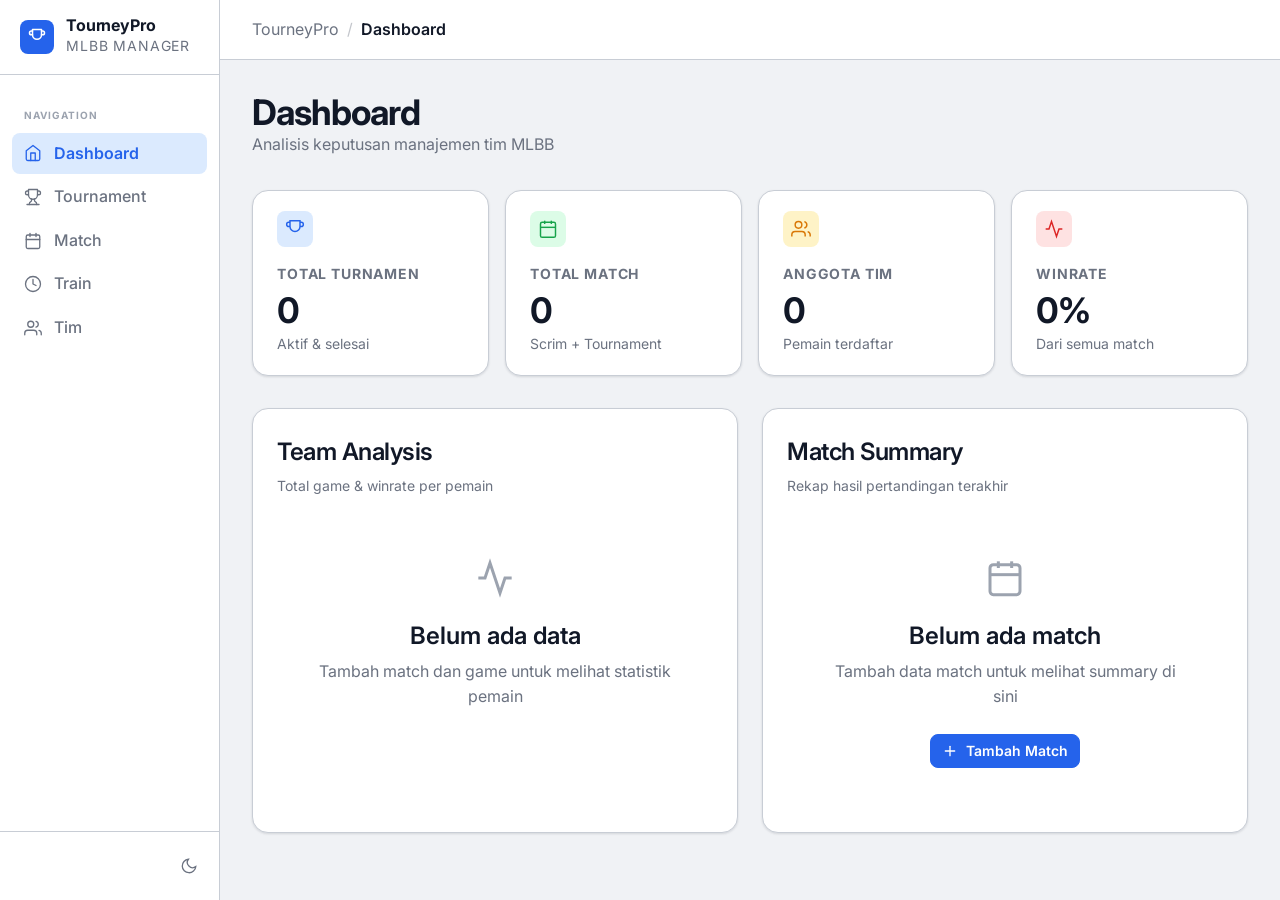
==== index.html @ 0f33dca3 "Add files via upload" ====
<!DOCTYPE html>
<html lang="id">
<head>
<meta charset="UTF-8"/>
<meta name="viewport" content="width=device-width, initial-scale=1.0"/>
<title>Dashboard — TourneyPro</title>
<link rel="preconnect" href="https://fonts.googleapis.com">
<link rel="preconnect" href="https://fonts.gstatic.com" crossorigin>
<link href="https://fonts.googleapis.com/css2?family=Inter:wght@300..800&display=swap" rel="stylesheet">
<link rel="stylesheet" href="style.css"/>

<script>
(function(){
  var d=document.documentElement;
  var pref=window.matchMedia('(prefers-color-scheme:dark)').matches?'dark':'light';
  d.setAttribute('data-theme',pref);
  function updateIcon(theme){
    var btn=document.getElementById('themeToggle');
    if(!btn)return;
    btn.innerHTML=theme==='dark'
      ?'<svg viewBox="0 0 24 24"><circle cx="12" cy="12" r="5"/><path d="M12 1v2M12 21v2M4.22 4.22l1.42 1.42M18.36 18.36l1.42 1.42M1 12h2M21 12h2M4.22 19.78l1.42-1.42M18.36 5.64l1.42-1.42"/></svg>'
      :'<svg viewBox="0 0 24 24"><path d="M21 12.79A9 9 0 1 1 11.21 3 7 7 0 0 0 21 12.79z"/></svg>';
  }
  window.toggleTheme=function(){
    var curr=d.getAttribute('data-theme')||'light';
    var next=curr==='dark'?'light':'dark';
    d.setAttribute('data-theme',next);
    updateIcon(next);
  };
  window.addEventListener('DOMContentLoaded',function(){updateIcon(d.getAttribute('data-theme'));});
})();
</script>

</head>
<body>
<div class="app-layout">

<div class="sidebar-overlay" id="sidebarOverlay"></div>
<nav class="sidebar" id="sidebar">
  <div class="sidebar-logo">
    <div class="sidebar-logo-icon">
      <svg viewBox="0 0 24 24"><path d="M6 9H4.5a2.5 2.5 0 0 1 0-5H6"/><path d="M18 9h1.5a2.5 2.5 0 0 0 0-5H18"/><path d="M18 2H6v7a6 6 0 0 0 12 0V2z"/></svg>
    </div>
    <div>
      <div class="sidebar-logo-text">TourneyPro</div>
      <div class="sidebar-logo-sub">MLBB Manager</div>
    </div>
  </div>
  <div class="sidebar-nav">
    <div class="nav-section-label">Navigation</div>
    <a href="index.html" class="nav-item active" data-page="index.html"><svg viewBox="0 0 24 24"><path d="M3 9l9-7 9 7v11a2 2 0 0 1-2 2H5a2 2 0 0 1-2-2z"/><polyline points="9 22 9 12 15 12 15 22"/></svg>Dashboard</a>
    <a href="tournament.html" class="nav-item" data-page="tournament.html"><svg viewBox="0 0 24 24"><path d="M6 9H4.5a2.5 2.5 0 0 1 0-5H6"/><path d="M18 9h1.5a2.5 2.5 0 0 0 0-5H18"/><path d="M4 22h16"/><path d="M10 14.66V17c0 .55-.47.98-.97 1.21C7.85 18.75 7 20.24 7 22"/><path d="M14 14.66V17c0 .55.47.98.97 1.21C16.15 18.75 17 20.24 17 22"/><path d="M18 2H6v7a6 6 0 0 0 12 0V2z"/></svg>Tournament</a>
    <a href="match.html" class="nav-item" data-page="match.html"><svg viewBox="0 0 24 24"><rect x="3" y="4" width="18" height="18" rx="2" ry="2"/><line x1="16" y1="2" x2="16" y2="6"/><line x1="8" y1="2" x2="8" y2="6"/><line x1="3" y1="10" x2="21" y2="10"/></svg>Match</a>
    <a href="train.html" class="nav-item" data-page="train.html"><svg viewBox="0 0 24 24"><circle cx="12" cy="12" r="10"/><polyline points="12 6 12 12 16 14"/></svg>Train</a>
    <a href="team.html" class="nav-item" data-page="team.html"><svg viewBox="0 0 24 24"><path d="M17 21v-2a4 4 0 0 0-4-4H5a4 4 0 0 0-4 4v2"/><circle cx="9" cy="7" r="4"/><path d="M23 21v-2a4 4 0 0 0-3-3.87"/><path d="M16 3.13a4 4 0 0 1 0 7.75"/></svg>Tim</a>
  </div>
  <div class="sidebar-footer">
    <button class="theme-toggle" id="themeToggle" onclick="toggleTheme()" aria-label="Toggle theme">
      <svg viewBox="0 0 24 24"><circle cx="12" cy="12" r="5"/><path d="M12 1v2M12 21v2M4.22 4.22l1.42 1.42M18.36 18.36l1.42 1.42M1 12h2M21 12h2M4.22 19.78l1.42-1.42M18.36 5.64l1.42-1.42"/></svg>
    </button>
  </div>
</nav>

<div class="main-wrapper">

<header class="topbar">
  <div class="topbar-breadcrumb">
    <button class="menu-toggle" id="menuToggle">
      <svg viewBox="0 0 24 24"><line x1="3" y1="6" x2="21" y2="6"/><line x1="3" y1="12" x2="21" y2="12"/><line x1="3" y1="18" x2="21" y2="18"/></svg>
    </button>
    <span>TourneyPro</span><span class="sep">/</span><span class="current">Dashboard</span>
  </div>
</header>

<main class="page-content">

<div class="page-header">
  <div>
    <h1 class="page-title">Dashboard</h1>
    <p class="page-sub">Analisis keputusan manajemen tim MLBB</p>
  </div>
</div>

<div class="kpi-grid">
  <div class="kpi-card">
    <div class="kpi-icon blue">
      <svg viewBox="0 0 24 24"><path d="M6 9H4.5a2.5 2.5 0 0 1 0-5H6"/><path d="M18 9h1.5a2.5 2.5 0 0 0 0-5H18"/><path d="M18 2H6v7a6 6 0 0 0 12 0V2z"/></svg>
    </div>
    <div class="kpi-label">Total Turnamen</div>
    <div class="kpi-value" id="kpiTournament">—</div>
    <div class="kpi-sub">Aktif & selesai</div>
  </div>
  <div class="kpi-card">
    <div class="kpi-icon green">
      <svg viewBox="0 0 24 24"><rect x="3" y="4" width="18" height="18" rx="2"/><line x1="16" y1="2" x2="16" y2="6"/><line x1="8" y1="2" x2="8" y2="6"/><line x1="3" y1="10" x2="21" y2="10"/></svg>
    </div>
    <div class="kpi-label">Total Match</div>
    <div class="kpi-value" id="kpiMatch">—</div>
    <div class="kpi-sub">Scrim + Tournament</div>
  </div>
  <div class="kpi-card">
    <div class="kpi-icon yellow">
      <svg viewBox="0 0 24 24"><path d="M17 21v-2a4 4 0 0 0-4-4H5a4 4 0 0 0-4 4v2"/><circle cx="9" cy="7" r="4"/><path d="M23 21v-2a4 4 0 0 0-3-3.87"/><path d="M16 3.13a4 4 0 0 1 0 7.75"/></svg>
    </div>
    <div class="kpi-label">Anggota Tim</div>
    <div class="kpi-value" id="kpiTeam">—</div>
    <div class="kpi-sub">Pemain terdaftar</div>
  </div>
  <div class="kpi-card">
    <div class="kpi-icon red">
      <svg viewBox="0 0 24 24"><polyline points="22 12 18 12 15 21 9 3 6 12 2 12"/></svg>
    </div>
    <div class="kpi-label">Winrate</div>
    <div class="kpi-value" id="kpiWinrate">—</div>
    <div class="kpi-sub">Dari semua match</div>
  </div>
</div>

<div style="display:grid;grid-template-columns:1fr 1fr;gap:var(--space-6);">
  <div class="card">
    <div class="card-header">
      <div>
        <div class="section-title">Team Analysis</div>
        <div class="section-sub">Total game &amp; winrate per pemain</div>
      </div>
    </div>
    <div class="empty-state" style="padding:var(--space-10)">
      <div class="empty-icon">
        <svg viewBox="0 0 24 24"><polyline points="22 12 18 12 15 21 9 3 6 12 2 12"/></svg>
      </div>
      <h3>Belum ada data</h3>
      <p>Tambah match dan game untuk melihat statistik pemain</p>
    </div>
  </div>
  <div class="card">
    <div class="card-header">
      <div>
        <div class="section-title">Match Summary</div>
        <div class="section-sub">Rekap hasil pertandingan terakhir</div>
      </div>
    </div>
    <div class="empty-state" style="padding:var(--space-10)">
      <div class="empty-icon">
        <svg viewBox="0 0 24 24"><rect x="3" y="4" width="18" height="18" rx="2"/><line x1="16" y1="2" x2="16" y2="6"/><line x1="8" y1="2" x2="8" y2="6"/><line x1="3" y1="10" x2="21" y2="10"/></svg>
      </div>
      <h3>Belum ada match</h3>
      <p>Tambah data match untuk melihat summary di sini</p>
      <a href="match.html" class="btn btn-primary btn-sm">
        <svg viewBox="0 0 24 24"><line x1="12" y1="5" x2="12" y2="19"/><line x1="5" y1="12" x2="19" y2="12"/></svg>
        Tambah Match
      </a>
    </div>
  </div>
</div>

<script>
// Simulate data loading from localStorage-like state (in-memory)
var appState = { tournaments: [], matches: [], team: [], games: [] };
document.getElementById('kpiTournament').textContent = appState.tournaments.length || '0';
document.getElementById('kpiMatch').textContent = appState.matches.length || '0';
document.getElementById('kpiTeam').textContent = appState.team.length || '0';
document.getElementById('kpiWinrate').textContent = '0%';
</script>

</main>
</div>
</div>
<div class="toast-container" id="toastContainer"></div>

<script>
window.addEventListener('DOMContentLoaded',function(){
  var toggle=document.getElementById('menuToggle');
  var sidebar=document.getElementById('sidebar');
  var overlay=document.getElementById('sidebarOverlay');
  if(toggle){
    toggle.addEventListener('click',function(){
      sidebar.classList.toggle('open');
      overlay.classList.toggle('show');
    });
  }
  if(overlay){
    overlay.addEventListener('click',function(){
      sidebar.classList.remove('open');
      overlay.classList.remove('show');
    });
  }
  // Mark active nav item
  var path=window.location.pathname.split('/').pop();
  document.querySelectorAll('.nav-item[data-page]').forEach(function(el){
    if(el.dataset.page===path)el.classList.add('active');
  });
});
function showToast(msg,type){
  type=type||'success';
  var c=document.getElementById('toastContainer');
  if(!c)return;
  var t=document.createElement('div');
  t.className='toast '+type;
  t.innerHTML='<span class="toast-icon"><svg viewBox="0 0 24 24">'
    +(type==='success'?'<polyline points="20 6 9 17 4 12"/>':'<circle cx="12" cy="12" r="10"/><line x1="15" y1="9" x2="9" y2="15"/><line x1="9" y1="9" x2="15" y2="15"/>')
    +'</svg></span><span>'+msg+'</span><span class="toast-close" onclick="this.parentElement.remove()">&times;</span>';
  c.appendChild(t);
  setTimeout(function(){t.remove();},3500);
}
</script>

</body>
</html>
---- style.css ----
/* Art direction: Esports/Gaming Management → Precision, Dark energy, Professional
Palette: Deep surfaces, electric blue accent
Typography: Inter (body+display) — clean, functional
Density: Balanced */

html, body {
  overflow-x: auto;
  overflow-y: auto;
  max-width: 100%;
}

:root,
[data-theme="light"] {
  --color-bg: #f0f2f5;
  --color-surface: #ffffff;
  --color-surface-2: #f8f9fb;
  --color-surface-offset: #eef0f3;
  --color-surface-offset-2: #e6e9ed;
  --color-surface-dynamic: #dce0e6;
  --color-divider: #d4d8de;
  --color-border: #c8cdd5;
  --color-text: #111827;
  --color-text-muted: #6b7280;
  --color-text-faint: #9ca3af;
  --color-text-inverse: #ffffff;
  --color-primary: #2563eb;
  --color-primary-hover: #1d4ed8;
  --color-primary-active: #1e40af;
  --color-primary-highlight: #dbeafe;
  --color-success: #16a34a;
  --color-success-hover: #15803d;
  --color-success-highlight: #dcfce7;
  --color-error: #dc2626;
  --color-error-hover: #b91c1c;
  --color-error-highlight: #fee2e2;
  --color-warning: #d97706;
  --color-warning-highlight: #fef3c7;
  --radius-sm: 0.375rem;
  --radius-md: 0.5rem;
  --radius-lg: 0.75rem;
  --radius-xl: 1rem;
  --radius-full: 9999px;
  --transition-interactive: 160ms cubic-bezier(0.16, 1, 0.3, 1);
  --shadow-sm: 0 1px 3px rgba(17, 24, 39, 0.08), 0 1px 2px rgba(17, 24, 39, 0.05);
  --shadow-md: 0 4px 12px rgba(17, 24, 39, 0.10), 0 2px 4px rgba(17, 24, 39, 0.06);
  --shadow-lg: 0 12px 32px rgba(17, 24, 39, 0.14), 0 4px 8px rgba(17, 24, 39, 0.08);
  --text-xs: clamp(0.75rem, 0.7rem + 0.25vw, 0.875rem);
  --text-sm: clamp(0.875rem, 0.8rem + 0.35vw, 1rem);
  --text-base: clamp(1rem, 0.95rem + 0.25vw, 1.125rem);
  --text-lg: clamp(1.125rem, 1rem + 0.75vw, 1.5rem);
  --text-xl: clamp(1.5rem, 1.2rem + 1.25vw, 2.25rem);
  --space-1: 0.25rem;
  --space-2: 0.5rem;
  --space-3: 0.75rem;
  --space-4: 1rem;
  --space-5: 1.25rem;
  --space-6: 1.5rem;
  --space-8: 2rem;
  --space-10: 2.5rem;
  --space-12: 3rem;
  --space-16: 4rem;
  --content-default: 1200px;
  --sidebar-width: 220px;
  --topbar-height: 60px;
  --font-body: 'Inter', 'Segoe UI', system-ui, sans-serif;
}

[data-theme="dark"] {
  --color-bg: #0d1117;
  --color-surface: #161b22;
  --color-surface-2: #1c2128;
  --color-surface-offset: #1a1f26;
  --color-surface-offset-2: #21262d;
  --color-surface-dynamic: #30363d;
  --color-divider: #21262d;
  --color-border: #30363d;
  --color-text: #e6edf3;
  --color-text-muted: #7d8590;
  --color-text-faint: #484f58;
  --color-text-inverse: #0d1117;
  --color-primary: #4d8ef5;
  --color-primary-hover: #699ef7;
  --color-primary-active: #1d4ed8;
  --color-primary-highlight: #1a2840;
  --color-success: #3fb950;
  --color-success-hover: #56d364;
  --color-success-highlight: #122318;
  --color-error: #f85149;
  --color-error-hover: #ff7b72;
  --color-error-highlight: #2d1219;
  --color-warning: #d29922;
  --color-warning-highlight: #272115;
  --shadow-sm: 0 1px 3px rgba(0, 0, 0, 0.3);
  --shadow-md: 0 4px 12px rgba(0, 0, 0, 0.4);
  --shadow-lg: 0 12px 32px rgba(0, 0, 0, 0.5);
}

@media (prefers-color-scheme: dark) {
  :root:not([data-theme]) {
    color-scheme: dark;
  }
}

*,
*::before,
*::after {
  box-sizing: border-box;
  margin: 0;
  padding: 0;
}

html {
  -webkit-font-smoothing: antialiased;
  text-rendering: optimizeLegibility;
  scroll-behavior: smooth;
}

body {
  min-height: 100dvh;
  line-height: 1.6;
  font-family: var(--font-body);
  font-size: var(--text-base);
  color: var(--color-text);
  background-color: var(--color-bg);
  display: flex;
  flex-direction: column;
}

img,
picture,
video,
canvas,
svg {
  display: block;
  max-width: 100%;
  height: auto;
}

input,
button,
textarea,
select {
  font: inherit;
  color: inherit;
}

h1,
h2,
h3,
h4,
h5,
h6 {
  text-wrap: balance;
  line-height: 1.2;
  color: var(--color-text);
}

button {
  cursor: pointer;
  background: none;
  border: none;
}

table {
  border-collapse: collapse;
  width: 100%;
}

a {
  color: inherit;
  text-decoration: none;
}

::selection {
  background: rgba(37, 99, 235, 0.15);
  color: var(--color-text);
}

:focus-visible {
  outline: 2px solid var(--color-primary);
  outline-offset: 3px;
  border-radius: var(--radius-sm);
}

@media (prefers-reduced-motion: reduce) {
  *,
  *::before,
  *::after {
    animation-duration: 0.01ms !important;
    transition-duration: 0.01ms !important;
  }
}

a,
button,
[role="button"],
input,
textarea,
select {
  transition:
    color var(--transition-interactive),
    background var(--transition-interactive),
    border-color var(--transition-interactive),
    box-shadow var(--transition-interactive),
    opacity var(--transition-interactive),
    transform var(--transition-interactive);
}

.app-layout {
  display: flex;
  min-height: 100dvh;
}

.sidebar {
  position: fixed;
  top: 0;
  left: 0;
  width: var(--sidebar-width);
  height: 100vh;
  background: var(--color-surface);
  border-right: 1px solid var(--color-border);
  display: flex;
  flex-direction: column;
  z-index: 100;
  overflow-y: auto;
  overflow-x: hidden;
}

.sidebar-logo {
  display: flex;
  align-items: center;
  gap: var(--space-3);
  padding: var(--space-4) var(--space-5);
  border-bottom: 1px solid var(--color-border);
  min-height: var(--topbar-height);
}

.sidebar-logo-icon {
  width: 34px;
  height: 34px;
  background: var(--color-primary);
  border-radius: var(--radius-md);
  display: flex;
  align-items: center;
  justify-content: center;
  flex-shrink: 0;
}

.sidebar-logo-icon svg {
  width: 18px;
  height: 18px;
  color: white;
  stroke: white;
  fill: none;
  stroke-width: 2;
  stroke-linecap: round;
  stroke-linejoin: round;
}

.sidebar-logo-text {
  font-size: var(--text-sm);
  font-weight: 700;
  letter-spacing: -0.01em;
  line-height: 1.2;
}

.sidebar-logo-sub {
  font-size: var(--text-xs);
  color: var(--color-text-muted);
  font-weight: 400;
  letter-spacing: 0.06em;
  text-transform: uppercase;
}

.sidebar-nav {
  flex: 1;
  padding: var(--space-4) var(--space-3);
  display: flex;
  flex-direction: column;
  gap: 2px;
}

.nav-section-label {
  font-size: 10px;
  font-weight: 700;
  color: var(--color-text-faint);
  letter-spacing: 0.1em;
  text-transform: uppercase;
  padding: var(--space-4) var(--space-3) var(--space-2);
}

.nav-item {
  display: flex;
  align-items: center;
  gap: var(--space-3);
  padding: var(--space-2) var(--space-3);
  border-radius: var(--radius-md);
  font-size: var(--text-sm);
  font-weight: 500;
  color: var(--color-text-muted);
  cursor: pointer;
  white-space: nowrap;
}

.nav-item:hover {
  background: var(--color-surface-offset);
  color: var(--color-text);
}

.nav-item.active {
  background: var(--color-primary-highlight);
  color: var(--color-primary);
  font-weight: 600;
}

.nav-item svg {
  width: 18px;
  height: 18px;
  flex-shrink: 0;
  stroke: currentColor;
  fill: none;
  stroke-width: 1.75;
  stroke-linecap: round;
  stroke-linejoin: round;
}

.sidebar-footer {
  padding: var(--space-4) var(--space-3);
  border-top: 1px solid var(--color-border);
  display: flex;
  align-items: center;
  justify-content: flex-end;
}

.theme-toggle {
  width: 36px;
  height: 36px;
  border-radius: var(--radius-md);
  display: flex;
  align-items: center;
  justify-content: center;
  color: var(--color-text-muted);
}

.theme-toggle:hover {
  background: var(--color-surface-offset);
  color: var(--color-text);
}

.theme-toggle svg {
  width: 18px;
  height: 18px;
  stroke: currentColor;
  fill: none;
  stroke-width: 1.75;
}

.main-wrapper {
  margin-left: var(--sidebar-width);
  min-width: 0;
  width: calc(100% - var(--sidebar-width));
}

.topbar {
  position: sticky;
  top: 0;
  height: var(--topbar-height);
  background: var(--color-surface);
  border-bottom: 1px solid var(--color-border);
  display: flex;
  align-items: center;
  justify-content: space-between;
  padding: 0 var(--space-8);
  z-index: 50;
}

.topbar-breadcrumb {
  display: flex;
  align-items: center;
  gap: var(--space-2);
  font-size: var(--text-sm);
  color: var(--color-text-muted);
}

.topbar-breadcrumb .current {
  color: var(--color-text);
  font-weight: 600;
}

.topbar-breadcrumb .sep {
  opacity: 0.4;
}

.topbar-actions {
  display: flex;
  align-items: center;
  gap: var(--space-3);
}

.page-content {
  flex: 1;
  padding: var(--space-8);
  max-width: var(--content-default);
  width: 100%;
}

.page-header {
  margin-bottom: var(--space-8);
  display: flex;
  align-items: flex-start;
  justify-content: space-between;
  gap: var(--space-4);
  flex-wrap: wrap;
}

.page-title {
  font-size: var(--text-xl);
  font-weight: 700;
  letter-spacing: -0.03em;
  line-height: 1.15;
}

.page-sub {
  font-size: var(--text-sm);
  color: var(--color-text-muted);
}

.crumb strong {
  color: var(--color-text);
}

.card {
  background: var(--color-surface);
  border: 1px solid var(--color-border);
  border-radius: var(--radius-xl);
  padding: var(--space-6);
  box-shadow: var(--shadow-sm);
}

.card-inner {
  padding: var(--space-6);
}

.card-header {
  margin-bottom: var(--space-5);
  display: flex;
  align-items: center;
  justify-content: space-between;
  gap: var(--space-4);
}

.section-title {
  font-size: var(--text-lg);
  font-weight: 600;
  letter-spacing: -0.02em;
}

.section-sub {
  font-size: var(--text-xs);
  color: var(--color-text-muted);
  margin-top: var(--space-1);
}

.btn {
  display: inline-flex;
  align-items: center;
  justify-content: center;
  gap: var(--space-2);
  font-size: var(--text-sm);
  font-weight: 600;
  padding: 0.5rem 1rem;
  border-radius: var(--radius-md);
  border: 1px solid transparent;
  cursor: pointer;
  white-space: nowrap;
  min-height: 44px;
}

.btn svg {
  width: 16px;
  height: 16px;
  stroke: currentColor;
  fill: none;
  stroke-width: 2;
  stroke-linecap: round;
  stroke-linejoin: round;
}

.btn-primary {
  background: var(--color-primary);
  color: white;
  border-color: var(--color-primary);
}

.btn-primary:hover {
  background: var(--color-primary-hover);
  border-color: var(--color-primary-hover);
  transform: translateY(-1px);
}

.btn-primary:active {
  background: var(--color-primary-active);
}

.btn-secondary {
  background: var(--color-surface-offset);
  color: var(--color-text);
  border-color: var(--color-border);
}

.btn-secondary:hover {
  background: var(--color-surface-dynamic);
}

.btn-danger {
  background: var(--color-error);
  color: white;
  border-color: var(--color-error);
}

.btn-danger:hover {
  background: var(--color-error-hover);
}

.btn-ghost {
  background: transparent;
  color: var(--color-text-muted);
  border-color: transparent;
}

.btn-ghost:hover {
  background: var(--color-surface-offset);
  color: var(--color-text);
}

.btn-sm {
  font-size: var(--text-xs);
  padding: 0.3rem 0.7rem;
  min-height: 30px;
}

.table-wrap {
  border: 1px solid var(--color-border);
  border-radius: var(--radius-xl);
  overflow: auto;
  background: var(--color-surface);
}

.table-wrap table {
  width: 100%;
  min-width: 720px;
  border-collapse: collapse;
  font-size: var(--text-sm);
}

.table-wrap thead {
  background: var(--color-surface-offset);
  border-bottom: 1px solid var(--color-border);
}

.table-wrap th {
  padding: var(--space-3) var(--space-5);
  font-size: var(--text-xs);
  font-weight: 700;
  letter-spacing: 0.06em;
  text-transform: uppercase;
  color: var(--color-text-muted);
  text-align: left;
  white-space: nowrap;
}

.table-wrap td {
  padding: var(--space-4) var(--space-5);
  border-bottom: 1px solid var(--color-divider);
  color: var(--color-text);
  vertical-align: middle;
  font-variant-numeric: tabular-nums lining-nums;
}

.table-wrap tbody tr:last-child td {
  border-bottom: none;
}

.table-wrap tbody tr {
  transition: background var(--transition-interactive);
}

.table-wrap tbody tr:hover {
  background: var(--color-surface-2);
}

.table-actions,
.actions {
  display: flex;
  gap: var(--space-2);
  align-items: center;
  flex-wrap: wrap;
}

.empty-state,
.empty {
  display: flex;
  flex-direction: column;
  align-items: center;
  text-align: center;
  padding: var(--space-16) var(--space-8);
  color: var(--color-text-muted);
}

.empty-icon {
  width: 48px;
  height: 48px;
  color: var(--color-text-faint);
  margin-bottom: var(--space-4);
}

.empty-icon svg,
.empty svg {
  width: 40px;
  height: 40px;
  stroke: currentColor;
  fill: none;
  stroke-width: 1.8;
  margin: 0 auto 16px;
}

.empty-state h3,
.empty h3 {
  font-size: var(--text-lg);
  font-weight: 600;
  color: var(--color-text);
  margin-bottom: var(--space-2);
}

.empty-state p,
.empty p {
  font-size: var(--text-sm);
  max-width: 36ch;
  margin-bottom: var(--space-6);
}

.form-card {
  max-width: 640px;
}

.form-section {
  margin-bottom: var(--space-6);
}

.form-section-title {
  font-size: var(--text-xs);
  font-weight: 700;
  letter-spacing: 0.08em;
  text-transform: uppercase;
  color: var(--color-text-muted);
  margin-bottom: var(--space-4);
  padding-bottom: var(--space-3);
  border-bottom: 1px solid var(--color-border);
}

.form-group,
.field {
  margin-bottom: var(--space-5);
  display: flex;
  flex-direction: column;
  gap: 8px;
}

.form-label,
.label {
  display: block;
  font-size: var(--text-sm);
  font-weight: 600;
  color: var(--color-text);
  margin-bottom: var(--space-2);
}

.form-label span {
  font-weight: 400;
  color: var(--color-text-muted);
  font-size: var(--text-xs);
}

.form-input,
.form-select,
.input,
.select {
  width: 100%;
  padding: 0.75rem var(--space-4);
  border: 1px solid var(--color-border);
  border-radius: 12px;
  background: var(--color-surface);
  color: var(--color-text);
  font-size: var(--text-sm);
  min-height: 42px;
  outline: none;
}

.form-input:focus,
.form-select:focus,
.input:focus,
.select:focus {
  border-color: var(--color-primary);
  box-shadow: 0 0 0 3px rgba(37, 99, 235, 0.15);
}

.form-input::placeholder,
.input::placeholder {
  color: var(--color-text-faint);
}

.form-select,
.select {
  cursor: pointer;
  appearance: none;
  background-image: url("data:image/svg+xml,%3Csvg xmlns='http://www.w3.org/2000/svg' width='16' height='16' viewBox='0 0 24 24' fill='none' stroke='%236b7280' stroke-width='2' stroke-linecap='round' stroke-linejoin='round'%3E%3Cpath d='M6 9l6 6 6-6'/%3E%3C/svg%3E");
  background-repeat: no-repeat;
  background-position: right 12px center;
  padding-right: 40px;
}

.grid-2 {
  display: grid;
  grid-template-columns: 1fr 1fr;
  gap: var(--space-5);
}

.grid-3 {
  display: grid;
  grid-template-columns: repeat(3, 1fr);
  gap: var(--space-5);
}

.checkbox-grid {
  display: grid;
  grid-template-columns: repeat(auto-fill, minmax(180px, 1fr));
  gap: var(--space-3);
}

.checkbox-item {
  display: flex;
  align-items: center;
  gap: var(--space-3);
  padding: var(--space-3) var(--space-4);
  border: 1px solid var(--color-border);
  border-radius: var(--radius-md);
  cursor: pointer;
  font-size: var(--text-sm);
  font-weight: 500;
  color: var(--color-text-muted);
  background: var(--color-surface);
  user-select: none;
}

.checkbox-item:hover {
  border-color: var(--color-primary);
  background: var(--color-primary-highlight);
  color: var(--color-text);
}

.checkbox-item input[type="checkbox"] {
  accent-color: var(--color-primary);
  width: 16px;
  height: 16px;
  flex-shrink: 0;
}

.checkbox-item:has(input:checked) {
  border-color: var(--color-primary);
  background: var(--color-primary-highlight);
  color: var(--color-primary);
}

.radio-group,
.segmented {
  display: flex;
  gap: var(--space-2);
  flex-wrap: wrap;
}

.radio-item,
.segmented label {
  display: flex;
  align-items: center;
  gap: var(--space-2);
  padding: var(--space-2) var(--space-4);
  border: 1px solid var(--color-border);
  border-radius: 12px;
  cursor: pointer;
  font-size: var(--text-sm);
  font-weight: 500;
  color: var(--color-text-muted);
  background: var(--color-surface);
  user-select: none;
}

.radio-item:hover,
.segmented label:hover {
  border-color: var(--color-primary);
  color: var(--color-text);
}

.radio-item input[type="radio"],
.segmented input {
  accent-color: var(--color-primary);
}

.radio-item:has(input:checked),
.segmented label:has(input:checked) {
  border-color: var(--color-primary);
  background: var(--color-primary-highlight);
  color: var(--color-primary);
  font-weight: 600;
}

.steps {
  display: grid;
  grid-template-columns: 1fr auto 1fr;
  gap: var(--space-4);
  align-items: center;
  margin-bottom: var(--space-6);
}

.step {
  padding: 14px 16px;
  border-radius: 14px;
  background: var(--color-surface);
  border: 1px solid var(--color-border);
}

.step small {
  display: block;
  color: var(--color-text-muted);
  font-size: var(--text-xs);
  text-transform: uppercase;
  letter-spacing: 0.12em;
  margin-bottom: 6px;
}

.step strong {
  font-size: var(--text-sm);
  color: var(--color-text);
}

.step.active {
  border-color: var(--color-primary);
  background: var(--color-primary-highlight);
}

.step-line {
  height: 1px;
  background: var(--color-border);
}

.role-grid {
  display: grid;
  grid-template-columns: repeat(auto-fit, minmax(220px, 1fr));
  gap: var(--space-4);
}

.role-card {
  padding: 16px;
  border-radius: 16px;
  background: var(--color-surface-offset);
  border: 1px solid var(--color-border);
}

.role-head {
  display: flex;
  justify-content: space-between;
  align-items: center;
  margin-bottom: 12px;
  gap: var(--space-3);
}

.role-name {
  font-size: var(--text-sm);
  font-weight: 700;
  color: var(--color-text);
}

.form-actions {
  display: flex;
  gap: var(--space-3);
  padding-top: var(--space-6);
  border-top: 1px solid var(--color-border);
  margin-top: var(--space-6);
}

.badge,
.tag {
  display: inline-flex;
  align-items: center;
  gap: var(--space-1);
  font-size: var(--text-xs);
  font-weight: 600;
  padding: 0.2rem 0.55rem;
  border-radius: var(--radius-full);
  letter-spacing: 0.03em;
}

.badge-blue,
.tag {
  background: var(--color-primary-highlight);
  color: var(--color-primary);
}

.badge-green,
.badge.win {
  background: var(--color-success-highlight);
  color: var(--color-success);
}

.badge-red,
.badge.lose {
  background: var(--color-error-highlight);
  color: var(--color-error);
}

.badge-yellow {
  background: var(--color-warning-highlight);
  color: var(--color-warning);
}

.badge-neutral {
  background: var(--color-surface-offset);
  color: var(--color-text-muted);
}

.kpi-grid {
  display: grid;
  grid-template-columns: repeat(auto-fill, minmax(200px, 1fr));
  gap: var(--space-4);
  margin-bottom: var(--space-8);
}

.kpi-card {
  background: var(--color-surface);
  border: 1px solid var(--color-border);
  border-radius: var(--radius-xl);
  padding: var(--space-5) var(--space-6);
  box-shadow: var(--shadow-sm);
}

.kpi-icon {
  width: 36px;
  height: 36px;
  border-radius: var(--radius-md);
  display: flex;
  align-items: center;
  justify-content: center;
  margin-bottom: var(--space-4);
}

.kpi-icon svg {
  width: 20px;
  height: 20px;
  stroke: currentColor;
  fill: none;
  stroke-width: 1.75;
}

.kpi-icon.blue {
  background: var(--color-primary-highlight);
  color: var(--color-primary);
}

.kpi-icon.green {
  background: var(--color-success-highlight);
  color: var(--color-success);
}

.kpi-icon.yellow {
  background: var(--color-warning-highlight);
  color: var(--color-warning);
}

.kpi-icon.red {
  background: var(--color-error-highlight);
  color: var(--color-error);
}

.kpi-label {
  font-size: var(--text-xs);
  font-weight: 700;
  letter-spacing: 0.06em;
  text-transform: uppercase;
  color: var(--color-text-muted);
  margin-bottom: var(--space-2);
}

.kpi-value {
  font-size: var(--text-xl);
  font-weight: 700;
  letter-spacing: -0.03em;
  color: var(--color-text);
  font-variant-numeric: tabular-nums lining-nums;
  line-height: 1;
  margin-bottom: var(--space-1);
}

.kpi-sub {
  font-size: var(--text-xs);
  color: var(--color-text-muted);
}

.section {
  margin-bottom: var(--space-10);
}

.divider {
  border: none;
  border-top: 1px solid var(--color-divider);
  margin: var(--space-6) 0;
}

.toast-container {
  position: fixed;
  bottom: var(--space-6);
  right: var(--space-6);
  z-index: 200;
  display: flex;
  flex-direction: column;
  gap: var(--space-2);
}

.toast {
  background: var(--color-surface);
  border: 1px solid var(--color-border);
  border-radius: var(--radius-lg);
  padding: var(--space-3) var(--space-5);
  font-size: var(--text-sm);
  box-shadow: var(--shadow-lg);
  display: flex;
  align-items: center;
  gap: var(--space-3);
  max-width: 360px;
  animation: toastIn 0.2s ease;
}

@keyframes toastIn {
  from {
    opacity: 0;
    transform: translateY(8px);
  }
  to {
    opacity: 1;
    transform: translateY(0);
  }
}

.toast.success .toast-icon {
  color: var(--color-success);
}

.toast.error .toast-icon {
  color: var(--color-error);
}

.toast-icon svg {
  width: 18px;
  height: 18px;
  stroke: currentColor;
  fill: none;
  stroke-width: 2;
}

.toast-close {
  margin-left: auto;
  color: var(--color-text-faint);
  cursor: pointer;
  font-size: 18px;
  line-height: 1;
}

.toast-close:hover {
  color: var(--color-text-muted);
}

.menu-toggle,
.mobile-toggle {
  display: none;
  width: 40px;
  height: 40px;
  border-radius: var(--radius-md);
  align-items: center;
  justify-content: center;
  color: var(--color-text-muted);
}

.menu-toggle:hover,
.mobile-toggle:hover {
  background: var(--color-surface-offset);
  color: var(--color-text);
}

.menu-toggle svg,
.mobile-toggle svg {
  width: 22px;
  height: 22px;
  stroke: currentColor;
  fill: none;
  stroke-width: 2;
}

@media (max-width: 900px) {
  .grid-2,
  .grid-3,
  .steps {
    grid-template-columns: 1fr;
  }

  .step-line {
    display: none;
  }

  .mobile-toggle {
    display: inline-flex;
    background: var(--color-surface-offset);
    border: 1px solid var(--color-border);
    color: var(--color-text);
  }

  .sidebar {
    transform: translateX(-100%);
    transition: transform 0.25s ease;
  }

  .sidebar.open {
    transform: translateX(0);
  }

  .main-wrapper {
    margin-left: 0;
    width: 100%;
    min-width: 0;
    overflow-x: auto;
  }

  .topbar {
    padding: 0 var(--space-4);
  }

  .page-content {
    padding: var(--space-5) var(--space-4);
  }

  .menu-toggle {
    display: flex;
  }

  .page-header,
  .header-row {
    flex-direction: column;
    align-items: flex-start;
  }

  .kpi-grid {
    grid-template-columns: repeat(2, 1fr);
  }

  .checkbox-grid {
    grid-template-columns: 1fr 1fr;
  }

  .sidebar-overlay {
    display: none;
    position: fixed;
    inset: 0;
    background: rgba(0, 0, 0, 0.4);
    z-index: 99;
  }

  .sidebar-overlay.show {
    display: block;
  }
}

@media (max-width: 480px) {
  .kpi-grid,
  .checkbox-grid {
    grid-template-columns: 1fr;
  }

  .form-actions,
  .actions,
  .table-actions {
    flex-direction: column;
    align-items: stretch;
  }
}
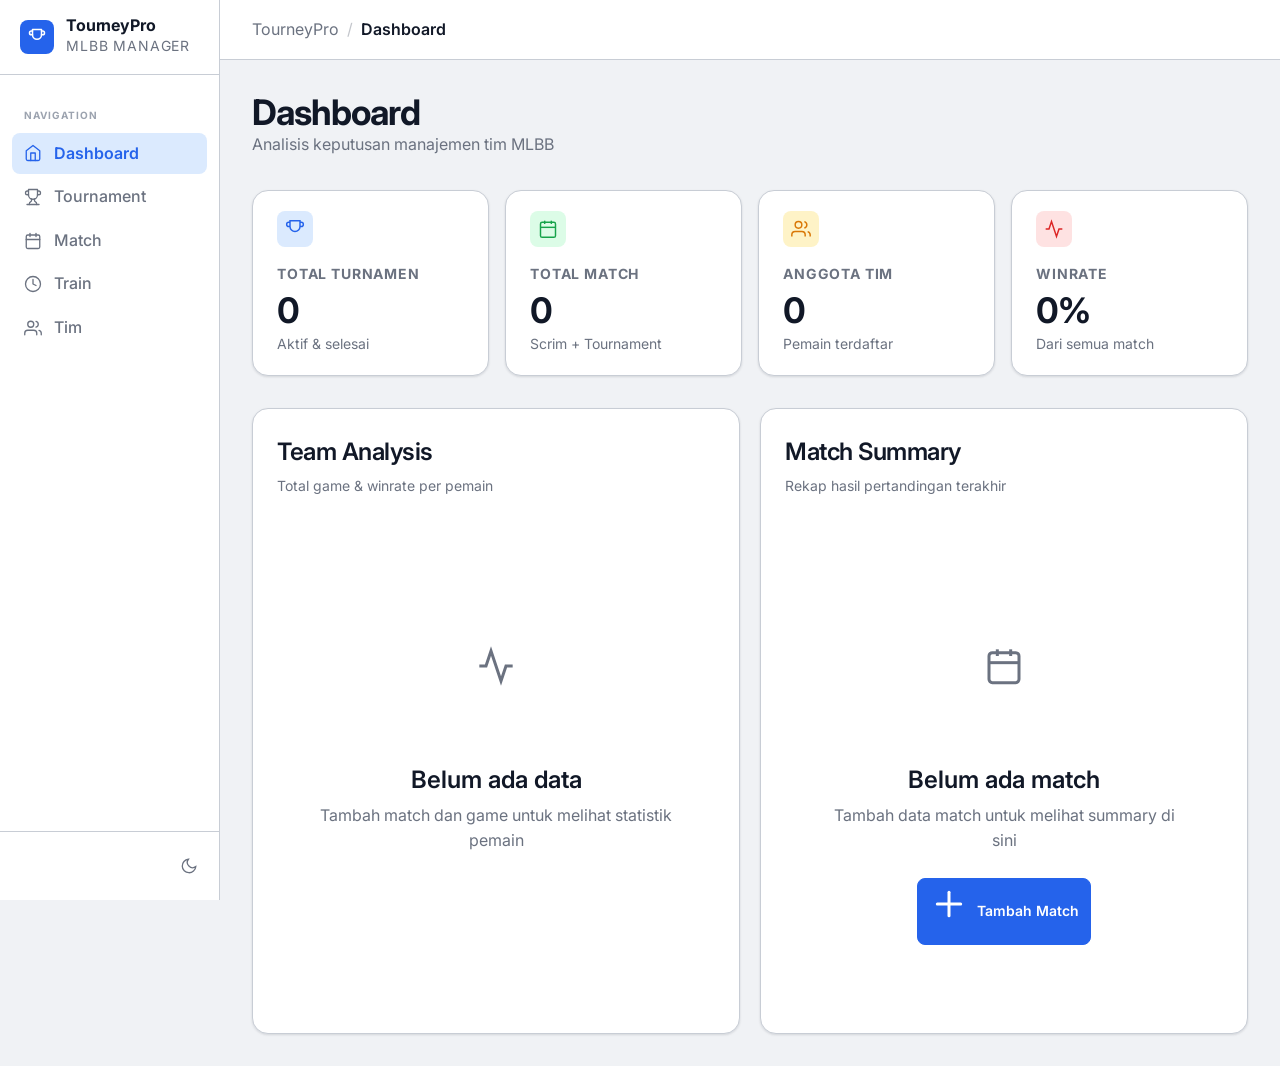
==== commit 5cb0cfd8: "Add files via upload" ====
--- a/index.html
+++ b/index.html
@@ -11,198 +11,297 @@
 
 <script>
 (function(){
-  var d=document.documentElement;
-  var pref=window.matchMedia('(prefers-color-scheme:dark)').matches?'dark':'light';
-  d.setAttribute('data-theme',pref);
-  function updateIcon(theme){
-    var btn=document.getElementById('themeToggle');
-    if(!btn)return;
-    btn.innerHTML=theme==='dark'
-      ?'<svg viewBox="0 0 24 24"><circle cx="12" cy="12" r="5"/><path d="M12 1v2M12 21v2M4.22 4.22l1.42 1.42M18.36 18.36l1.42 1.42M1 12h2M21 12h2M4.22 19.78l1.42-1.42M18.36 5.64l1.42-1.42"/></svg>'
-      :'<svg viewBox="0 0 24 24"><path d="M21 12.79A9 9 0 1 1 11.21 3 7 7 0 0 0 21 12.79z"/></svg>';
+  var d = document.documentElement;
+  var pref = window.matchMedia('(prefers-color-scheme:dark)').matches ? 'dark' : 'light';
+  d.setAttribute('data-theme', pref);
+
+  function updateIcon(theme) {
+    var btn = document.getElementById('themeToggle');
+    if (!btn) return;
+    btn.innerHTML = theme === 'dark'
+      ? '<svg viewBox="0 0 24 24"><circle cx="12" cy="12" r="5"/><path d="M12 1v2M12 21v2M4.22 4.22l1.42 1.42M18.36 18.36l1.42 1.42M1 12h2M21 12h2M4.22 19.78l1.42-1.42M18.36 5.64l1.42-1.42"/></svg>'
+      : '<svg viewBox="0 0 24 24"><path d="M21 12.79A9 9 0 1 1 11.21 3 7 7 0 0 0 21 12.79z"/></svg>';
   }
-  window.toggleTheme=function(){
-    var curr=d.getAttribute('data-theme')||'light';
-    var next=curr==='dark'?'light':'dark';
-    d.setAttribute('data-theme',next);
+
+  window.toggleTheme = function() {
+    var curr = d.getAttribute('data-theme') || 'light';
+    var next = curr === 'dark' ? 'light' : 'dark';
+    d.setAttribute('data-theme', next);
     updateIcon(next);
   };
-  window.addEventListener('DOMContentLoaded',function(){updateIcon(d.getAttribute('data-theme'));});
+
+  window.addEventListener('DOMContentLoaded', function() {
+    updateIcon(d.getAttribute('data-theme'));
+  });
 })();
 </script>
-
 </head>
 <body>
 <div class="app-layout">
 
-<div class="sidebar-overlay" id="sidebarOverlay"></div>
-<nav class="sidebar" id="sidebar">
-  <div class="sidebar-logo">
-    <div class="sidebar-logo-icon">
-      <svg viewBox="0 0 24 24"><path d="M6 9H4.5a2.5 2.5 0 0 1 0-5H6"/><path d="M18 9h1.5a2.5 2.5 0 0 0 0-5H18"/><path d="M18 2H6v7a6 6 0 0 0 12 0V2z"/></svg>
+  <div class="sidebar-overlay" id="sidebarOverlay"></div>
+
+  <nav class="sidebar" id="sidebar">
+    <div class="sidebar-logo">
+      <div class="sidebar-logo-icon">
+        <svg viewBox="0 0 24 24">
+          <path d="M6 9H4.5a2.5 2.5 0 0 1 0-5H6"/>
+          <path d="M18 9h1.5a2.5 2.5 0 0 0 0-5H18"/>
+          <path d="M18 2H6v7a6 6 0 0 0 12 0V2z"/>
+        </svg>
+      </div>
+      <div>
+        <div class="sidebar-logo-text">TourneyPro</div>
+        <div class="sidebar-logo-sub">MLBB Manager</div>
+      </div>
     </div>
-    <div>
-      <div class="sidebar-logo-text">TourneyPro</div>
-      <div class="sidebar-logo-sub">MLBB Manager</div>
+
+    <div class="sidebar-nav">
+      <div class="nav-section-label">Navigation</div>
+      <a href="index.html" class="nav-item active" data-page="index.html">
+        <svg viewBox="0 0 24 24">
+          <path d="M3 9l9-7 9 7v11a2 2 0 0 1-2 2H5a2 2 0 0 1-2-2z"/>
+          <polyline points="9 22 9 12 15 12 15 22"/>
+        </svg>
+        Dashboard
+      </a>
+      <a href="tournament.html" class="nav-item" data-page="tournament.html">
+        <svg viewBox="0 0 24 24">
+          <path d="M6 9H4.5a2.5 2.5 0 0 1 0-5H6"/>
+          <path d="M18 9h1.5a2.5 2.5 0 0 0 0-5H18"/>
+          <path d="M4 22h16"/>
+          <path d="M10 14.66V17c0 .55-.47.98-.97 1.21C7.85 18.75 7 20.24 7 22"/>
+          <path d="M14 14.66V17c0 .55.47.98.97 1.21C16.15 18.75 17 20.24 17 22"/>
+          <path d="M18 2H6v7a6 6 0 0 0 12 0V2z"/>
+        </svg>
+        Tournament
+      </a>
+      <a href="match.html" class="nav-item" data-page="match.html">
+        <svg viewBox="0 0 24 24">
+          <rect x="3" y="4" width="18" height="18" rx="2" ry="2"/>
+          <line x1="16" y1="2" x2="16" y2="6"/>
+          <line x1="8" y1="2" x2="8" y2="6"/>
+          <line x1="3" y1="10" x2="21" y2="10"/>
+        </svg>
+        Match
+      </a>
+      <a href="train.html" class="nav-item" data-page="train.html">
+        <svg viewBox="0 0 24 24">
+          <circle cx="12" cy="12" r="10"/>
+          <polyline points="12 6 12 12 16 14"/>
+        </svg>
+        Train
+      </a>
+      <a href="team.html" class="nav-item" data-page="team.html">
+        <svg viewBox="0 0 24 24">
+          <path d="M17 21v-2a4 4 0 0 0-4-4H5a4 4 0 0 0-4 4v2"/>
+          <circle cx="9" cy="7" r="4"/>
+          <path d="M23 21v-2a4 4 0 0 0-3-3.87"/>
+          <path d="M16 3.13a4 4 0 0 1 0 7.75"/>
+        </svg>
+        Tim
+      </a>
     </div>
-  </div>
-  <div class="sidebar-nav">
-    <div class="nav-section-label">Navigation</div>
-    <a href="index.html" class="nav-item active" data-page="index.html"><svg viewBox="0 0 24 24"><path d="M3 9l9-7 9 7v11a2 2 0 0 1-2 2H5a2 2 0 0 1-2-2z"/><polyline points="9 22 9 12 15 12 15 22"/></svg>Dashboard</a>
-    <a href="tournament.html" class="nav-item" data-page="tournament.html"><svg viewBox="0 0 24 24"><path d="M6 9H4.5a2.5 2.5 0 0 1 0-5H6"/><path d="M18 9h1.5a2.5 2.5 0 0 0 0-5H18"/><path d="M4 22h16"/><path d="M10 14.66V17c0 .55-.47.98-.97 1.21C7.85 18.75 7 20.24 7 22"/><path d="M14 14.66V17c0 .55.47.98.97 1.21C16.15 18.75 17 20.24 17 22"/><path d="M18 2H6v7a6 6 0 0 0 12 0V2z"/></svg>Tournament</a>
-    <a href="match.html" class="nav-item" data-page="match.html"><svg viewBox="0 0 24 24"><rect x="3" y="4" width="18" height="18" rx="2" ry="2"/><line x1="16" y1="2" x2="16" y2="6"/><line x1="8" y1="2" x2="8" y2="6"/><line x1="3" y1="10" x2="21" y2="10"/></svg>Match</a>
-    <a href="train.html" class="nav-item" data-page="train.html"><svg viewBox="0 0 24 24"><circle cx="12" cy="12" r="10"/><polyline points="12 6 12 12 16 14"/></svg>Train</a>
-    <a href="team.html" class="nav-item" data-page="team.html"><svg viewBox="0 0 24 24"><path d="M17 21v-2a4 4 0 0 0-4-4H5a4 4 0 0 0-4 4v2"/><circle cx="9" cy="7" r="4"/><path d="M23 21v-2a4 4 0 0 0-3-3.87"/><path d="M16 3.13a4 4 0 0 1 0 7.75"/></svg>Tim</a>
-  </div>
-  <div class="sidebar-footer">
-    <button class="theme-toggle" id="themeToggle" onclick="toggleTheme()" aria-label="Toggle theme">
-      <svg viewBox="0 0 24 24"><circle cx="12" cy="12" r="5"/><path d="M12 1v2M12 21v2M4.22 4.22l1.42 1.42M18.36 18.36l1.42 1.42M1 12h2M21 12h2M4.22 19.78l1.42-1.42M18.36 5.64l1.42-1.42"/></svg>
-    </button>
-  </div>
-</nav>
-
-<div class="main-wrapper">
-
-<header class="topbar">
-  <div class="topbar-breadcrumb">
-    <button class="menu-toggle" id="menuToggle">
-      <svg viewBox="0 0 24 24"><line x1="3" y1="6" x2="21" y2="6"/><line x1="3" y1="12" x2="21" y2="12"/><line x1="3" y1="18" x2="21" y2="18"/></svg>
-    </button>
-    <span>TourneyPro</span><span class="sep">/</span><span class="current">Dashboard</span>
-  </div>
-</header>
-
-<main class="page-content">
-
-<div class="page-header">
-  <div>
-    <h1 class="page-title">Dashboard</h1>
-    <p class="page-sub">Analisis keputusan manajemen tim MLBB</p>
+
+    <div class="sidebar-footer">
+      <button class="theme-toggle" id="themeToggle" onclick="toggleTheme()" aria-label="Toggle theme">
+        <svg viewBox="0 0 24 24">
+          <circle cx="12" cy="12" r="5"/>
+          <path d="M12 1v2M12 21v2M4.22 4.22l1.42 1.42M18.36 18.36l1.42 1.42M1 12h2M21 12h2M4.22 19.78l1.42-1.42M18.36 5.64l1.42-1.42"/>
+        </svg>
+      </button>
+    </div>
+  </nav>
+
+  <div class="main-wrapper">
+
+    <header class="topbar">
+      <div class="topbar-breadcrumb">
+        <button class="menu-toggle" id="menuToggle">
+          <svg viewBox="0 0 24 24">
+            <line x1="3" y1="6" x2="21" y2="6"/>
+            <line x1="3" y1="12" x2="21" y2="12"/>
+            <line x1="3" y1="18" x2="21" y2="18"/>
+          </svg>
+        </button>
+        <span>TourneyPro</span><span class="sep">/</span><span class="current">Dashboard</span>
+      </div>
+    </header>
+
+    <main class="page-content">
+
+      <div class="page-header">
+        <div>
+          <h1 class="page-title">Dashboard</h1>
+          <p class="page-sub">Analisis keputusan manajemen tim MLBB</p>
+        </div>
+      </div>
+
+      <!-- KPI Cards -->
+      <div class="kpi-grid">
+        <div class="kpi-card">
+          <div class="kpi-icon blue">
+            <svg viewBox="0 0 24 24">
+              <path d="M6 9H4.5a2.5 2.5 0 0 1 0-5H6"/>
+              <path d="M18 9h1.5a2.5 2.5 0 0 0 0-5H18"/>
+              <path d="M18 2H6v7a6 6 0 0 0 12 0V2z"/>
+            </svg>
+          </div>
+          <div class="kpi-label">Total Turnamen</div>
+          <div class="kpi-value" id="kpiTournament">—</div>
+          <div class="kpi-sub">Aktif &amp; selesai</div>
+        </div>
+        <div class="kpi-card">
+          <div class="kpi-icon green">
+            <svg viewBox="0 0 24 24">
+              <rect x="3" y="4" width="18" height="18" rx="2"/>
+              <line x1="16" y1="2" x2="16" y2="6"/>
+              <line x1="8" y1="2" x2="8" y2="6"/>
+              <line x1="3" y1="10" x2="21" y2="10"/>
+            </svg>
+          </div>
+          <div class="kpi-label">Total Match</div>
+          <div class="kpi-value" id="kpiMatch">—</div>
+          <div class="kpi-sub">Scrim + Tournament</div>
+        </div>
+        <div class="kpi-card">
+          <div class="kpi-icon yellow">
+            <svg viewBox="0 0 24 24">
+              <path d="M17 21v-2a4 4 0 0 0-4-4H5a4 4 0 0 0-4 4v2"/>
+              <circle cx="9" cy="7" r="4"/>
+              <path d="M23 21v-2a4 4 0 0 0-3-3.87"/>
+              <path d="M16 3.13a4 4 0 0 1 0 7.75"/>
+            </svg>
+          </div>
+          <div class="kpi-label">Anggota Tim</div>
+          <div class="kpi-value" id="kpiTeam">—</div>
+          <div class="kpi-sub">Pemain terdaftar</div>
+        </div>
+        <div class="kpi-card">
+          <div class="kpi-icon red">
+            <svg viewBox="0 0 24 24">
+              <polyline points="22 12 18 12 15 21 9 3 6 12 2 12"/>
+            </svg>
+          </div>
+          <div class="kpi-label">Winrate</div>
+          <div class="kpi-value" id="kpiWinrate">—</div>
+          <div class="kpi-sub">Dari semua match</div>
+        </div>
+      </div>
+
+      <!-- Dashboard Analytics Grid -->
+      <div class="grid-2">
+
+        <div class="card">
+          <div class="card-header">
+            <div>
+              <div class="section-title">Team Analysis</div>
+              <div class="section-sub">Total game &amp; winrate per pemain</div>
+            </div>
+          </div>
+          
+          <div class="empty-state">
+            <div class="empty-state">
+              <svg viewBox="0 0 24 24">
+                <polyline points="22 12 18 12 15 21 9 3 6 12 2 12"/>
+              </svg>
+            </div>
+            <h3>Belum ada data</h3>
+            <p>Tambah match dan game untuk melihat statistik pemain</p>
+          </div>
+        </div>
+
+        <div class="card">
+          <div class="card-header">
+            <div>
+              <div class="section-title">Match Summary</div>
+              <div class="section-sub">Rekap hasil pertandingan terakhir</div>
+            </div>
+          </div>
+          
+          <div class="empty-state">
+            <div class="empty-state">
+              <svg viewBox="0 0 24 24">
+                <rect x="3" y="4" width="18" height="18" rx="2"/>
+                <line x1="16" y1="2" x2="16" y2="6"/>
+                <line x1="8" y1="2" x2="8" y2="6"/>
+                <line x1="3" y1="10" x2="21" y2="10"/>
+              </svg>
+            </div>
+            <h3>Belum ada match</h3>
+            <p>Tambah data match untuk melihat summary di sini</p>
+            <a href="match.html" class="btn btn-primary btn-sm">
+              <svg viewBox="0 0 24 24">
+                <line x1="12" y1="5" x2="12" y2="19"/>
+                <line x1="5" y1="12" x2="19" y2="12"/>
+              </svg>
+              Tambah Match
+            </a>
+          </div>
+        </div>
+
+      </div>
+
+      <script>
+      /* Data loading — in-memory state (no localStorage: sandboxed iframe) */
+      var appState = { tournaments: [], matches: [], team: [], games: [] };
+      document.getElementById('kpiTournament').textContent = appState.tournaments.length || '0';
+      document.getElementById('kpiMatch').textContent      = appState.matches.length     || '0';
+      document.getElementById('kpiTeam').textContent       = appState.team.length        || '0';
+      document.getElementById('kpiWinrate').textContent    = '0%';
+      </script>
+
+    </main>
   </div>
 </div>
 
-<div class="kpi-grid">
-  <div class="kpi-card">
-    <div class="kpi-icon blue">
-      <svg viewBox="0 0 24 24"><path d="M6 9H4.5a2.5 2.5 0 0 1 0-5H6"/><path d="M18 9h1.5a2.5 2.5 0 0 0 0-5H18"/><path d="M18 2H6v7a6 6 0 0 0 12 0V2z"/></svg>
-    </div>
-    <div class="kpi-label">Total Turnamen</div>
-    <div class="kpi-value" id="kpiTournament">—</div>
-    <div class="kpi-sub">Aktif & selesai</div>
-  </div>
-  <div class="kpi-card">
-    <div class="kpi-icon green">
-      <svg viewBox="0 0 24 24"><rect x="3" y="4" width="18" height="18" rx="2"/><line x1="16" y1="2" x2="16" y2="6"/><line x1="8" y1="2" x2="8" y2="6"/><line x1="3" y1="10" x2="21" y2="10"/></svg>
-    </div>
-    <div class="kpi-label">Total Match</div>
-    <div class="kpi-value" id="kpiMatch">—</div>
-    <div class="kpi-sub">Scrim + Tournament</div>
-  </div>
-  <div class="kpi-card">
-    <div class="kpi-icon yellow">
-      <svg viewBox="0 0 24 24"><path d="M17 21v-2a4 4 0 0 0-4-4H5a4 4 0 0 0-4 4v2"/><circle cx="9" cy="7" r="4"/><path d="M23 21v-2a4 4 0 0 0-3-3.87"/><path d="M16 3.13a4 4 0 0 1 0 7.75"/></svg>
-    </div>
-    <div class="kpi-label">Anggota Tim</div>
-    <div class="kpi-value" id="kpiTeam">—</div>
-    <div class="kpi-sub">Pemain terdaftar</div>
-  </div>
-  <div class="kpi-card">
-    <div class="kpi-icon red">
-      <svg viewBox="0 0 24 24"><polyline points="22 12 18 12 15 21 9 3 6 12 2 12"/></svg>
-    </div>
-    <div class="kpi-label">Winrate</div>
-    <div class="kpi-value" id="kpiWinrate">—</div>
-    <div class="kpi-sub">Dari semua match</div>
-  </div>
-</div>
-
-<div style="display:grid;grid-template-columns:1fr 1fr;gap:var(--space-6);">
-  <div class="card">
-    <div class="card-header">
-      <div>
-        <div class="section-title">Team Analysis</div>
-        <div class="section-sub">Total game &amp; winrate per pemain</div>
-      </div>
-    </div>
-    <div class="empty-state" style="padding:var(--space-10)">
-      <div class="empty-icon">
-        <svg viewBox="0 0 24 24"><polyline points="22 12 18 12 15 21 9 3 6 12 2 12"/></svg>
-      </div>
-      <h3>Belum ada data</h3>
-      <p>Tambah match dan game untuk melihat statistik pemain</p>
-    </div>
-  </div>
-  <div class="card">
-    <div class="card-header">
-      <div>
-        <div class="section-title">Match Summary</div>
-        <div class="section-sub">Rekap hasil pertandingan terakhir</div>
-      </div>
-    </div>
-    <div class="empty-state" style="padding:var(--space-10)">
-      <div class="empty-icon">
-        <svg viewBox="0 0 24 24"><rect x="3" y="4" width="18" height="18" rx="2"/><line x1="16" y1="2" x2="16" y2="6"/><line x1="8" y1="2" x2="8" y2="6"/><line x1="3" y1="10" x2="21" y2="10"/></svg>
-      </div>
-      <h3>Belum ada match</h3>
-      <p>Tambah data match untuk melihat summary di sini</p>
-      <a href="match.html" class="btn btn-primary btn-sm">
-        <svg viewBox="0 0 24 24"><line x1="12" y1="5" x2="12" y2="19"/><line x1="5" y1="12" x2="19" y2="12"/></svg>
-        Tambah Match
-      </a>
-    </div>
-  </div>
-</div>
+<div class="toast-container" id="toastContainer"></div>
 
 <script>
-// Simulate data loading from localStorage-like state (in-memory)
-var appState = { tournaments: [], matches: [], team: [], games: [] };
-document.getElementById('kpiTournament').textContent = appState.tournaments.length || '0';
-document.getElementById('kpiMatch').textContent = appState.matches.length || '0';
-document.getElementById('kpiTeam').textContent = appState.team.length || '0';
-document.getElementById('kpiWinrate').textContent = '0%';
-</script>
-
-</main>
-</div>
-</div>
-<div class="toast-container" id="toastContainer"></div>
-
-<script>
-window.addEventListener('DOMContentLoaded',function(){
-  var toggle=document.getElementById('menuToggle');
-  var sidebar=document.getElementById('sidebar');
-  var overlay=document.getElementById('sidebarOverlay');
-  if(toggle){
-    toggle.addEventListener('click',function(){
+window.addEventListener('DOMContentLoaded', function() {
+  var toggle  = document.getElementById('menuToggle');
+  var sidebar = document.getElementById('sidebar');
+  var overlay = document.getElementById('sidebarOverlay');
+
+  if (toggle) {
+    toggle.addEventListener('click', function() {
       sidebar.classList.toggle('open');
       overlay.classList.toggle('show');
     });
   }
-  if(overlay){
-    overlay.addEventListener('click',function(){
+
+  if (overlay) {
+    overlay.addEventListener('click', function() {
       sidebar.classList.remove('open');
       overlay.classList.remove('show');
     });
   }
-  // Mark active nav item
-  var path=window.location.pathname.split('/').pop();
-  document.querySelectorAll('.nav-item[data-page]').forEach(function(el){
-    if(el.dataset.page===path)el.classList.add('active');
+
+  /* Mark active nav item based on current page filename */
+  var path = window.location.pathname.split('/').pop();
+  document.querySelectorAll('.nav-item[data-page]').forEach(function(el) {
+    if (el.dataset.page === path) el.classList.add('active');
   });
 });
-function showToast(msg,type){
-  type=type||'success';
-  var c=document.getElementById('toastContainer');
-  if(!c)return;
-  var t=document.createElement('div');
-  t.className='toast '+type;
-  t.innerHTML='<span class="toast-icon"><svg viewBox="0 0 24 24">'
-    +(type==='success'?'<polyline points="20 6 9 17 4 12"/>':'<circle cx="12" cy="12" r="10"/><line x1="15" y1="9" x2="9" y2="15"/><line x1="9" y1="9" x2="15" y2="15"/>')
-    +'</svg></span><span>'+msg+'</span><span class="toast-close" onclick="this.parentElement.remove()">&times;</span>';
+
+function showToast(msg, type) {
+  type = type || 'success';
+  var c = document.getElementById('toastContainer');
+  if (!c) return;
+  var t = document.createElement('div');
+  t.className = 'toast ' + type;
+  t.innerHTML =
+    '<span class="toast-icon"><svg viewBox="0 0 24 24">'
+    + (type === 'success'
+        ? '<polyline points="20 6 9 17 4 12"/>'
+        : '<circle cx="12" cy="12" r="10"/><line x1="15" y1="9" x2="9" y2="15"/><line x1="9" y1="9" x2="15" y2="15"/>')
+    + '</svg></span>'
+    + '<span>' + msg + '</span>'
+    + '<span class="toast-close" onclick="this.parentElement.remove()">&times;</span>';
   c.appendChild(t);
-  setTimeout(function(){t.remove();},3500);
+  setTimeout(function() { t.remove(); }, 3500);
 }
 </script>
 
 </body>
-</html>
+</html>
--- a/style.css
+++ b/style.css
@@ -1,7 +1,13 @@
-/* Art direction: Esports/Gaming Management → Precision, Dark energy, Professional
-Palette: Deep surfaces, electric blue accent
-Typography: Inter (body+display) — clean, functional
-Density: Balanced */
+/* === STYLE.CSS ===
+ * Art direction: Esports/Gaming Management → Precision, Dark energy, Professional
+ * Palette: Deep surfaces, electric blue accent
+ * Typography: Inter (body+display) — clean, functional
+ * Density: Balanced
+ */
+
+/* ============================================================
+   BASE RESET
+   ============================================================ */
 
 html, body {
   overflow-x: auto;
@@ -9,101 +15,142 @@
   max-width: 100%;
 }
 
+/* ============================================================
+   DESIGN TOKENS — LIGHT (default)
+   ============================================================ */
+
 :root,
 [data-theme="light"] {
-  --color-bg: #f0f2f5;
-  --color-surface: #ffffff;
-  --color-surface-2: #f8f9fb;
-  --color-surface-offset: #eef0f3;
+  /* Color — background */
+  --color-bg:               #f0f2f5;
+  --color-surface:          #ffffff;
+  --color-surface-2:        #f8f9fb;
+  --color-surface-offset:   #eef0f3;
   --color-surface-offset-2: #e6e9ed;
-  --color-surface-dynamic: #dce0e6;
-  --color-divider: #d4d8de;
-  --color-border: #c8cdd5;
-  --color-text: #111827;
-  --color-text-muted: #6b7280;
-  --color-text-faint: #9ca3af;
+  --color-surface-dynamic:  #dce0e6;
+  --color-divider:          #d4d8de;
+  --color-border:           #c8cdd5;
+
+  /* Color — text */
+  --color-text:         #111827;
+  --color-text-muted:   #6b7280;
+  --color-text-faint:   #9ca3af;
   --color-text-inverse: #ffffff;
-  --color-primary: #2563eb;
-  --color-primary-hover: #1d4ed8;
-  --color-primary-active: #1e40af;
+
+  /* Color — primary (blue) */
+  --color-primary:           #2563eb;
+  --color-primary-hover:     #1d4ed8;
+  --color-primary-active:    #1e40af;
   --color-primary-highlight: #dbeafe;
-  --color-success: #16a34a;
-  --color-success-hover: #15803d;
+
+  /* Color — semantic */
+  --color-success:           #16a34a;
+  --color-success-hover:     #15803d;
   --color-success-highlight: #dcfce7;
-  --color-error: #dc2626;
-  --color-error-hover: #b91c1c;
-  --color-error-highlight: #fee2e2;
-  --color-warning: #d97706;
+  --color-error:             #dc2626;
+  --color-error-hover:       #b91c1c;
+  --color-error-highlight:   #fee2e2;
+  --color-warning:           #d97706;
   --color-warning-highlight: #fef3c7;
-  --radius-sm: 0.375rem;
-  --radius-md: 0.5rem;
-  --radius-lg: 0.75rem;
-  --radius-xl: 1rem;
+
+  /* Radius */
+  --radius-sm:   0.375rem;
+  --radius-md:   0.5rem;
+  --radius-lg:   0.75rem;
+  --radius-xl:   1rem;
   --radius-full: 9999px;
+
+  /* Motion */
   --transition-interactive: 160ms cubic-bezier(0.16, 1, 0.3, 1);
+
+  /* Shadow */
   --shadow-sm: 0 1px 3px rgba(17, 24, 39, 0.08), 0 1px 2px rgba(17, 24, 39, 0.05);
   --shadow-md: 0 4px 12px rgba(17, 24, 39, 0.10), 0 2px 4px rgba(17, 24, 39, 0.06);
   --shadow-lg: 0 12px 32px rgba(17, 24, 39, 0.14), 0 4px 8px rgba(17, 24, 39, 0.08);
-  --text-xs: clamp(0.75rem, 0.7rem + 0.25vw, 0.875rem);
-  --text-sm: clamp(0.875rem, 0.8rem + 0.35vw, 1rem);
-  --text-base: clamp(1rem, 0.95rem + 0.25vw, 1.125rem);
-  --text-lg: clamp(1.125rem, 1rem + 0.75vw, 1.5rem);
-  --text-xl: clamp(1.5rem, 1.2rem + 1.25vw, 2.25rem);
-  --space-1: 0.25rem;
-  --space-2: 0.5rem;
-  --space-3: 0.75rem;
-  --space-4: 1rem;
-  --space-5: 1.25rem;
-  --space-6: 1.5rem;
-  --space-8: 2rem;
+
+  /* Typography scale */
+  --text-xs:   clamp(0.75rem,  0.7rem  + 0.25vw, 0.875rem);
+  --text-sm:   clamp(0.875rem, 0.8rem  + 0.35vw, 1rem);
+  --text-base: clamp(1rem,     0.95rem + 0.25vw, 1.125rem);
+  --text-lg:   clamp(1.125rem, 1rem    + 0.75vw, 1.5rem);
+  --text-xl:   clamp(1.5rem,   1.2rem  + 1.25vw, 2.25rem);
+
+  /* Spacing scale */
+  --space-1:  0.25rem;
+  --space-2:  0.5rem;
+  --space-3:  0.75rem;
+  --space-4:  1rem;
+  --space-5:  1.25rem;
+  --space-6:  1.5rem;
+  --space-8:  2rem;
   --space-10: 2.5rem;
   --space-12: 3rem;
   --space-16: 4rem;
+
+  /* Layout */
   --content-default: 1200px;
-  --sidebar-width: 220px;
-  --topbar-height: 60px;
+  --sidebar-width:   220px;
+  --topbar-height:   60px;
+
+  /* Font */
   --font-body: 'Inter', 'Segoe UI', system-ui, sans-serif;
 }
 
+/* ============================================================
+   DESIGN TOKENS — DARK
+   ============================================================ */
+
 [data-theme="dark"] {
-  --color-bg: #0d1117;
-  --color-surface: #161b22;
-  --color-surface-2: #1c2128;
-  --color-surface-offset: #1a1f26;
+  /* Color — background */
+  --color-bg:               #0d1117;
+  --color-surface:          #161b22;
+  --color-surface-2:        #1c2128;
+  --color-surface-offset:   #1a1f26;
   --color-surface-offset-2: #21262d;
-  --color-surface-dynamic: #30363d;
-  --color-divider: #21262d;
-  --color-border: #30363d;
-  --color-text: #e6edf3;
-  --color-text-muted: #7d8590;
-  --color-text-faint: #484f58;
+  --color-surface-dynamic:  #30363d;
+  --color-divider:          #21262d;
+  --color-border:           #30363d;
+
+  /* Color — text */
+  --color-text:         #e6edf3;
+  --color-text-muted:   #7d8590;
+  --color-text-faint:   #484f58;
   --color-text-inverse: #0d1117;
-  --color-primary: #4d8ef5;
-  --color-primary-hover: #699ef7;
-  --color-primary-active: #1d4ed8;
+
+  /* Color — primary */
+  --color-primary:           #4d8ef5;
+  --color-primary-hover:     #699ef7;
+  --color-primary-active:    #1d4ed8;
   --color-primary-highlight: #1a2840;
-  --color-success: #3fb950;
-  --color-success-hover: #56d364;
+
+  /* Color — semantic */
+  --color-success:           #3fb950;
+  --color-success-hover:     #56d364;
   --color-success-highlight: #122318;
-  --color-error: #f85149;
-  --color-error-hover: #ff7b72;
-  --color-error-highlight: #2d1219;
-  --color-warning: #d29922;
+  --color-error:             #f85149;
+  --color-error-hover:       #ff7b72;
+  --color-error-highlight:   #2d1219;
+  --color-warning:           #d29922;
   --color-warning-highlight: #272115;
+
+  /* Shadow */
   --shadow-sm: 0 1px 3px rgba(0, 0, 0, 0.3);
   --shadow-md: 0 4px 12px rgba(0, 0, 0, 0.4);
   --shadow-lg: 0 12px 32px rgba(0, 0, 0, 0.5);
 }
 
+/* Auto-apply dark tokens when no explicit [data-theme] set */
 @media (prefers-color-scheme: dark) {
   :root:not([data-theme]) {
     color-scheme: dark;
   }
 }
 
-*,
-*::before,
-*::after {
+/* ============================================================
+   GLOBAL RESET & BASE
+   ============================================================ */
+
+*, *::before, *::after {
   box-sizing: border-box;
   margin: 0;
   padding: 0;
@@ -126,30 +173,18 @@
   flex-direction: column;
 }
 
-img,
-picture,
-video,
-canvas,
-svg {
+img, picture, video, canvas, svg {
   display: block;
   max-width: 100%;
   height: auto;
 }
 
-input,
-button,
-textarea,
-select {
+input, button, textarea, select {
   font: inherit;
   color: inherit;
 }
 
-h1,
-h2,
-h3,
-h4,
-h5,
-h6 {
+h1, h2, h3, h4, h5, h6 {
   text-wrap: balance;
   line-height: 1.2;
   color: var(--color-text);
@@ -183,33 +218,46 @@
 }
 
 @media (prefers-reduced-motion: reduce) {
-  *,
-  *::before,
-  *::after {
+  *, *::before, *::after {
     animation-duration: 0.01ms !important;
     transition-duration: 0.01ms !important;
   }
 }
 
-a,
-button,
-[role="button"],
-input,
-textarea,
-select {
+/* ============================================================
+   UTILITY — VISIBILITY
+   ============================================================ */
+
+/* Single source of truth — removed duplicate from HTML <style> block */
+.hidden,
+.is-hidden {
+  display: none !important;
+}
+
+/* ============================================================
+   GLOBAL TRANSITIONS
+   ============================================================ */
+
+a, button, [role="button"], input, textarea, select {
   transition:
-    color var(--transition-interactive),
-    background var(--transition-interactive),
-    border-color var(--transition-interactive),
-    box-shadow var(--transition-interactive),
-    opacity var(--transition-interactive),
-    transform var(--transition-interactive);
-}
+    color           var(--transition-interactive),
+    background      var(--transition-interactive),
+    border-color    var(--transition-interactive),
+    box-shadow      var(--transition-interactive),
+    opacity         var(--transition-interactive),
+    transform       var(--transition-interactive);
+}
+
+/* ============================================================
+   LAYOUT — APP SHELL
+   ============================================================ */
 
 .app-layout {
   display: flex;
   min-height: 100dvh;
 }
+
+/* ---- Sidebar ---- */
 
 .sidebar {
   position: fixed;
@@ -324,6 +372,8 @@
   stroke-linejoin: round;
 }
 
+/* ---- Sidebar Footer ---- */
+
 .sidebar-footer {
   padding: var(--space-4) var(--space-3);
   border-top: 1px solid var(--color-border);
@@ -355,11 +405,15 @@
   stroke-width: 1.75;
 }
 
+/* ---- Main Wrapper ---- */
+
 .main-wrapper {
   margin-left: var(--sidebar-width);
   min-width: 0;
   width: calc(100% - var(--sidebar-width));
 }
+
+/* ---- Topbar ---- */
 
 .topbar {
   position: sticky;
@@ -397,6 +451,10 @@
   gap: var(--space-3);
 }
 
+/* ============================================================
+   PAGE LAYOUT
+   ============================================================ */
+
 .page-content {
   flex: 1;
   padding: var(--space-8);
@@ -428,6 +486,10 @@
 .crumb strong {
   color: var(--color-text);
 }
+
+/* ============================================================
+   CARD
+   ============================================================ */
 
 .card {
   background: var(--color-surface);
@@ -461,6 +523,10 @@
   margin-top: var(--space-1);
 }
 
+/* ============================================================
+   BUTTONS
+   ============================================================ */
+
 .btn {
   display: inline-flex;
   align-items: center;
@@ -468,7 +534,7 @@
   gap: var(--space-2);
   font-size: var(--text-sm);
   font-weight: 600;
-  padding: 0.5rem 1rem;
+  padding: var(--space-2) var(--space-4);
   border-radius: var(--radius-md);
   border: 1px solid transparent;
   cursor: pointer;
@@ -486,6 +552,15 @@
   stroke-linejoin: round;
 }
 
+/* SVG icon inside btn — replaces all inline style="width:18px; margin-right:8px; ..." */
+.btn-icon {
+  width: 18px;
+  margin-right: var(--space-2);
+  stroke: currentColor;
+  fill: none;
+  flex-shrink: 0;
+}
+
 .btn-primary {
   background: var(--color-primary);
   color: white;
@@ -538,6 +613,11 @@
   padding: 0.3rem 0.7rem;
   min-height: 30px;
 }
+
+/* ============================================================
+   TABLE
+   — .data-table dihapus (alias); gunakan .table-wrap saja
+   ============================================================ */
 
 .table-wrap {
   border: 1px solid var(--color-border);
@@ -589,16 +669,24 @@
   background: var(--color-surface-2);
 }
 
-.table-actions,
-.actions {
+/* ============================================================
+   ACTIONS ROW
+   — .actions dikonsolidasi ke .table-actions
+   ============================================================ */
+
+.table-actions {
   display: flex;
   gap: var(--space-2);
   align-items: center;
   flex-wrap: wrap;
 }
 
-.empty-state,
-.empty {
+/* ============================================================
+   EMPTY STATE
+   — .empty dihapus (alias); gunakan .empty-state saja
+   ============================================================ */
+
+.empty-state {
   display: flex;
   flex-direction: column;
   align-items: center;
@@ -607,37 +695,100 @@
   color: var(--color-text-muted);
 }
 
-.empty-icon {
-  width: 48px;
-  height: 48px;
-  color: var(--color-text-faint);
-  margin-bottom: var(--space-4);
-}
-
-.empty-icon svg,
-.empty svg {
+.empty-state svg {
   width: 40px;
   height: 40px;
   stroke: currentColor;
   fill: none;
   stroke-width: 1.8;
-  margin: 0 auto 16px;
-}
-
-.empty-state h3,
-.empty h3 {
+  margin: 0 auto var(--space-4);
+}
+
+.empty-state h3 {
   font-size: var(--text-lg);
   font-weight: 600;
   color: var(--color-text);
   margin-bottom: var(--space-2);
 }
 
-.empty-state p,
-.empty p {
+.empty-state p {
   font-size: var(--text-sm);
   max-width: 36ch;
   margin-bottom: var(--space-6);
 }
+
+/* ============================================================
+   FORM — LAYOUT & COMPONENTS
+   ============================================================ */
+
+/* ---- Form layout helpers ---- */
+
+/*
+ * .form-stack — replaces inline style="display:grid; gap:16px; margin-top:16px;"
+ */
+.form-stack {
+  display: grid;
+  gap: var(--space-4);
+  margin-top: var(--space-4);
+}
+
+/*
+ * .inline-duration-fields — replaces inline style="display:flex; gap:12px; align-items:center;"
+ */
+.inline-duration-fields {
+  display: flex;
+  gap: var(--space-3);
+  align-items: center;
+  flex-wrap: wrap;
+}
+
+/*
+ * .input-inline-sm — replaces inline style="width:120px;" pada input durasi
+ */
+.input-inline-sm {
+  width: 120px;
+  flex-shrink: 0;
+}
+
+/*
+ * .section-spaced — replaces inline style="margin-top:24px;" pada #tahap2 card
+ */
+.section-spaced {
+  margin-top: var(--space-6);
+}
+
+/*
+ * .player-grid-wrap — replaces inline style="margin-top:16px;" pada #playerContainer
+ */
+.player-grid-wrap {
+  margin-top: var(--space-4);
+}
+
+/*
+ * .field-spacer-sm — replaces inline style="margin-top:8px;" pada select-hero tiap role card
+ */
+.field-spacer-sm {
+  margin-top: var(--space-2);
+}
+
+/*
+ * .field-spacer-md — replaces inline style="margin-top:12px;" pada input-gold tiap role card
+ */
+.field-spacer-md {
+  margin-top: var(--space-3);
+}
+
+/*
+ * .step-actions — replaces inline style="margin-top:24px; display:flex; gap:12px;"
+ */
+.step-actions {
+  display: flex;
+  gap: var(--space-3);
+  margin-top: var(--space-6);
+  flex-wrap: wrap;
+}
+
+/* ---- Form card & section ---- */
 
 .form-card {
   max-width: 640px;
@@ -658,16 +809,26 @@
   border-bottom: 1px solid var(--color-border);
 }
 
-.form-group,
-.field {
+/* ---- Form group ---- */
+
+/*
+ * .field dihapus (alias .form-group yang redundan)
+ * Gunakan .form-group saja.
+ */
+.form-group {
   margin-bottom: var(--space-5);
   display: flex;
   flex-direction: column;
-  gap: 8px;
-}
-
-.form-label,
-.label {
+  gap: var(--space-2);
+}
+
+/* ---- Form label ---- */
+
+/*
+ * .label dihapus (alias .form-label yang redundan)
+ * Gunakan .form-label saja.
+ */
+.form-label {
   display: block;
   font-size: var(--text-sm);
   font-weight: 600;
@@ -681,14 +842,19 @@
   font-size: var(--text-xs);
 }
 
+/* ---- Form controls ---- */
+
+/*
+ * .input dan .select dihapus (alias lama).
+ * Gunakan .form-input dan .form-select.
+ * Selector dipisah agar masing-masing bertanggung jawab 1 elemen.
+ */
 .form-input,
-.form-select,
-.input,
-.select {
+.form-select {
   width: 100%;
   padding: 0.75rem var(--space-4);
   border: 1px solid var(--color-border);
-  border-radius: 12px;
+  border-radius: var(--radius-lg);
   background: var(--color-surface);
   color: var(--color-text);
   font-size: var(--text-sm);
@@ -697,20 +863,18 @@
 }
 
 .form-input:focus,
-.form-select:focus,
-.input:focus,
-.select:focus {
+.form-select:focus {
   border-color: var(--color-primary);
   box-shadow: 0 0 0 3px rgba(37, 99, 235, 0.15);
 }
 
-.form-input::placeholder,
-.input::placeholder {
+.form-input::placeholder {
   color: var(--color-text-faint);
 }
 
-.form-select,
-.select {
+/* (sambungan — .form-select specific styles) */
+
+.form-select {
   cursor: pointer;
   appearance: none;
   background-image: url("data:image/svg+xml,%3Csvg xmlns='http://www.w3.org/2000/svg' width='16' height='16' viewBox='0 0 24 24' fill='none' stroke='%236b7280' stroke-width='2' stroke-linecap='round' stroke-linejoin='round'%3E%3Cpath d='M6 9l6 6 6-6'/%3E%3C/svg%3E");
@@ -719,6 +883,8 @@
   padding-right: 40px;
 }
 
+/* ---- Grid helpers ---- */
+
 .grid-2 {
   display: grid;
   grid-template-columns: 1fr 1fr;
@@ -730,6 +896,8 @@
   grid-template-columns: repeat(3, 1fr);
   gap: var(--space-5);
 }
+
+/* ---- Checkbox grid ---- */
 
 .checkbox-grid {
   display: grid;
@@ -771,6 +939,13 @@
   color: var(--color-primary);
 }
 
+/* ---- Radio / Segmented ---- */
+
+/*
+ * .segmented dikonsolidasi bersama .radio-group — struktur identik.
+ * Gunakan .radio-group sebagai canonical; .segmented tetap didukung
+ * untuk backward compat tapi tidak perlu dibuat alias baru.
+ */
 .radio-group,
 .segmented {
   display: flex;
@@ -785,7 +960,7 @@
   gap: var(--space-2);
   padding: var(--space-2) var(--space-4);
   border: 1px solid var(--color-border);
-  border-radius: 12px;
+  border-radius: var(--radius-lg);
   cursor: pointer;
   font-size: var(--text-sm);
   font-weight: 500;
@@ -813,6 +988,20 @@
   font-weight: 600;
 }
 
+/* ---- Form actions bar ---- */
+
+.form-actions {
+  display: flex;
+  gap: var(--space-3);
+  padding-top: var(--space-6);
+  border-top: 1px solid var(--color-border);
+  margin-top: var(--space-6);
+}
+
+/* ============================================================
+   MULTI-STEP WIZARD
+   ============================================================ */
+
 .steps {
   display: grid;
   grid-template-columns: 1fr auto 1fr;
@@ -822,8 +1011,8 @@
 }
 
 .step {
-  padding: 14px 16px;
-  border-radius: 14px;
+  padding: var(--space-3) var(--space-4);
+  border-radius: var(--radius-lg);
   background: var(--color-surface);
   border: 1px solid var(--color-border);
 }
@@ -834,7 +1023,7 @@
   font-size: var(--text-xs);
   text-transform: uppercase;
   letter-spacing: 0.12em;
-  margin-bottom: 6px;
+  margin-bottom: var(--space-1);
 }
 
 .step strong {
@@ -851,6 +1040,10 @@
   height: 1px;
   background: var(--color-border);
 }
+
+/* ============================================================
+   ROLE CARDS (Player Stat Grid)
+   ============================================================ */
 
 .role-grid {
   display: grid;
@@ -859,8 +1052,8 @@
 }
 
 .role-card {
-  padding: 16px;
-  border-radius: 16px;
+  padding: var(--space-4);
+  border-radius: var(--radius-xl);
   background: var(--color-surface-offset);
   border: 1px solid var(--color-border);
 }
@@ -869,7 +1062,7 @@
   display: flex;
   justify-content: space-between;
   align-items: center;
-  margin-bottom: 12px;
+  margin-bottom: var(--space-3);
   gap: var(--space-3);
 }
 
@@ -879,13 +1072,10 @@
   color: var(--color-text);
 }
 
-.form-actions {
-  display: flex;
-  gap: var(--space-3);
-  padding-top: var(--space-6);
-  border-top: 1px solid var(--color-border);
-  margin-top: var(--space-6);
-}
+/* ============================================================
+   BADGES & TAGS
+   — .tag dikonsolidasi ke .badge; keduanya tetap didukung
+   ============================================================ */
 
 .badge,
 .tag {
@@ -927,6 +1117,10 @@
   color: var(--color-text-muted);
 }
 
+/* ============================================================
+   KPI CARDS
+   ============================================================ */
+
 .kpi-grid {
   display: grid;
   grid-template-columns: repeat(auto-fill, minmax(200px, 1fr));
@@ -960,25 +1154,10 @@
   stroke-width: 1.75;
 }
 
-.kpi-icon.blue {
-  background: var(--color-primary-highlight);
-  color: var(--color-primary);
-}
-
-.kpi-icon.green {
-  background: var(--color-success-highlight);
-  color: var(--color-success);
-}
-
-.kpi-icon.yellow {
-  background: var(--color-warning-highlight);
-  color: var(--color-warning);
-}
-
-.kpi-icon.red {
-  background: var(--color-error-highlight);
-  color: var(--color-error);
-}
+.kpi-icon.blue   { background: var(--color-primary-highlight); color: var(--color-primary); }
+.kpi-icon.green  { background: var(--color-success-highlight); color: var(--color-success); }
+.kpi-icon.yellow { background: var(--color-warning-highlight); color: var(--color-warning); }
+.kpi-icon.red    { background: var(--color-error-highlight);   color: var(--color-error);   }
 
 .kpi-label {
   font-size: var(--text-xs);
@@ -1004,6 +1183,10 @@
   color: var(--color-text-muted);
 }
 
+/* ============================================================
+   MISC LAYOUT HELPERS
+   ============================================================ */
+
 .section {
   margin-bottom: var(--space-10);
 }
@@ -1013,6 +1196,10 @@
   border-top: 1px solid var(--color-divider);
   margin: var(--space-6) 0;
 }
+
+/* ============================================================
+   TOAST NOTIFICATIONS
+   ============================================================ */
 
 .toast-container {
   position: fixed;
@@ -1039,23 +1226,12 @@
 }
 
 @keyframes toastIn {
-  from {
-    opacity: 0;
-    transform: translateY(8px);
-  }
-  to {
-    opacity: 1;
-    transform: translateY(0);
-  }
-}
-
-.toast.success .toast-icon {
-  color: var(--color-success);
-}
-
-.toast.error .toast-icon {
-  color: var(--color-error);
-}
+  from { opacity: 0; transform: translateY(var(--space-2)); }
+  to   { opacity: 1; transform: translateY(0); }
+}
+
+.toast.success .toast-icon { color: var(--color-success); }
+.toast.error   .toast-icon { color: var(--color-error);   }
 
 .toast-icon svg {
   width: 18px;
@@ -1077,8 +1253,11 @@
   color: var(--color-text-muted);
 }
 
-.menu-toggle,
-.mobile-toggle {
+/* ============================================================
+   MOBILE TOGGLE
+   ============================================================ */
+
+.menu-toggle {
   display: none;
   width: 40px;
   height: 40px;
@@ -1088,14 +1267,12 @@
   color: var(--color-text-muted);
 }
 
-.menu-toggle:hover,
-.mobile-toggle:hover {
+.menu-toggle:hover {
   background: var(--color-surface-offset);
   color: var(--color-text);
 }
 
-.menu-toggle svg,
-.mobile-toggle svg {
+.menu-toggle svg {
   width: 22px;
   height: 22px;
   stroke: currentColor;
@@ -1103,6 +1280,10 @@
   stroke-width: 2;
 }
 
+/* ============================================================
+   RESPONSIVE BREAKPOINTS
+   ============================================================ */
+
 @media (max-width: 900px) {
   .grid-2,
   .grid-3,
@@ -1114,13 +1295,6 @@
     display: none;
   }
 
-  .mobile-toggle {
-    display: inline-flex;
-    background: var(--color-surface-offset);
-    border: 1px solid var(--color-border);
-    color: var(--color-text);
-  }
-
   .sidebar {
     transform: translateX(-100%);
     transition: transform 0.25s ease;
@@ -1146,11 +1320,13 @@
   }
 
   .menu-toggle {
-    display: flex;
-  }
-
-  .page-header,
-  .header-row {
+    display: inline-flex;
+    background: var(--color-surface-offset);
+    border: 1px solid var(--color-border);
+    color: var(--color-text);
+  }
+
+  .page-header {
     flex-direction: column;
     align-items: flex-start;
   }
@@ -1183,9 +1359,18 @@
   }
 
   .form-actions,
-  .actions,
-  .table-actions {
+  .table-actions,
+  .step-actions {
     flex-direction: column;
     align-items: stretch;
   }
-}
+
+  .inline-duration-fields {
+    flex-direction: column;
+    align-items: flex-start;
+  }
+
+  .input-inline-sm {
+    width: 100%;
+  }
+}
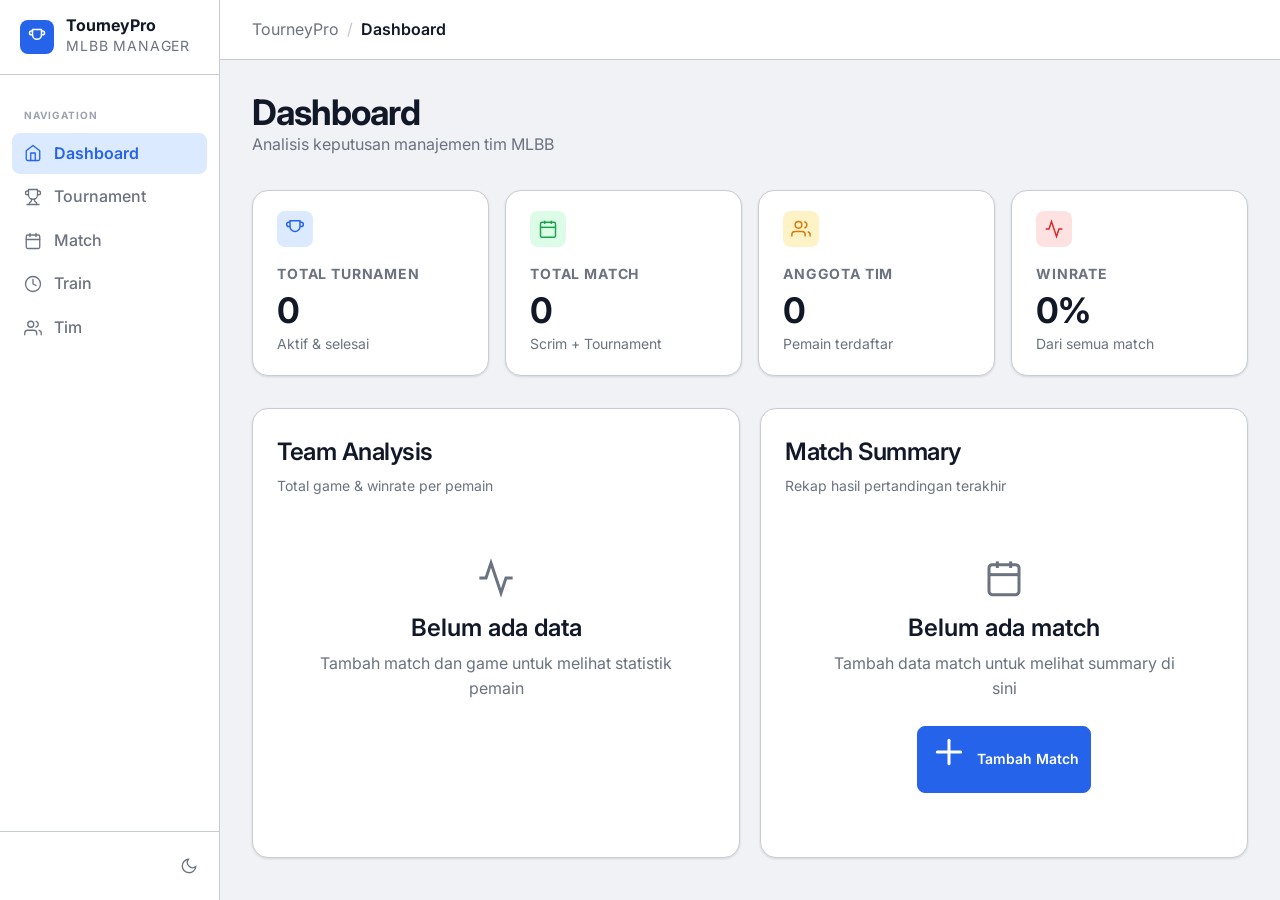
==== commit 05227482: "Add files via upload" ====
--- a/index.html
+++ b/index.html
@@ -200,14 +200,12 @@
             </div>
           </div>
           
-          <div class="empty-state">
-            <div class="empty-state">
-              <svg viewBox="0 0 24 24">
-                <polyline points="22 12 18 12 15 21 9 3 6 12 2 12"/>
-              </svg>
-            </div>
+          <div class="empty-state">                       
+            <svg viewBox="0 0 24 24">
+              <polyline points="22 12 18 12 15 21 9 3 6 12 2 12"/>
+            </svg>            
             <h3>Belum ada data</h3>
-            <p>Tambah match dan game untuk melihat statistik pemain</p>
+            <p>Tambah match dan game untuk melihat statistik pemain</p>            
           </div>
         </div>
 
@@ -219,15 +217,13 @@
             </div>
           </div>
           
-          <div class="empty-state">
-            <div class="empty-state">
-              <svg viewBox="0 0 24 24">
-                <rect x="3" y="4" width="18" height="18" rx="2"/>
-                <line x1="16" y1="2" x2="16" y2="6"/>
-                <line x1="8" y1="2" x2="8" y2="6"/>
-                <line x1="3" y1="10" x2="21" y2="10"/>
-              </svg>
-            </div>
+          <div class="empty-state">            
+            <svg viewBox="0 0 24 24">
+              <rect x="3" y="4" width="18" height="18" rx="2"/>
+              <line x1="16" y1="2" x2="16" y2="6"/>
+              <line x1="8" y1="2" x2="8" y2="6"/>
+              <line x1="3" y1="10" x2="21" y2="10"/>
+            </svg>            
             <h3>Belum ada match</h3>
             <p>Tambah data match untuk melihat summary di sini</p>
             <a href="match.html" class="btn btn-primary btn-sm">
@@ -236,7 +232,7 @@
                 <line x1="5" y1="12" x2="19" y2="12"/>
               </svg>
               Tambah Match
-            </a>
+            </a>            
           </div>
         </div>
 
--- a/style.css
+++ b/style.css
@@ -690,8 +690,7 @@
   display: flex;
   flex-direction: column;
   align-items: center;
-  text-align: center;
-  padding: var(--space-16) var(--space-8);
+  text-align: center;  
   color: var(--color-text-muted);
 }
 
@@ -702,6 +701,10 @@
   fill: none;
   stroke-width: 1.8;
   margin: 0 auto var(--space-4);
+}
+
+.card > .empty-state {
+  padding: var(--space-10) var(--space-6);
 }
 
 .empty-state h3 {
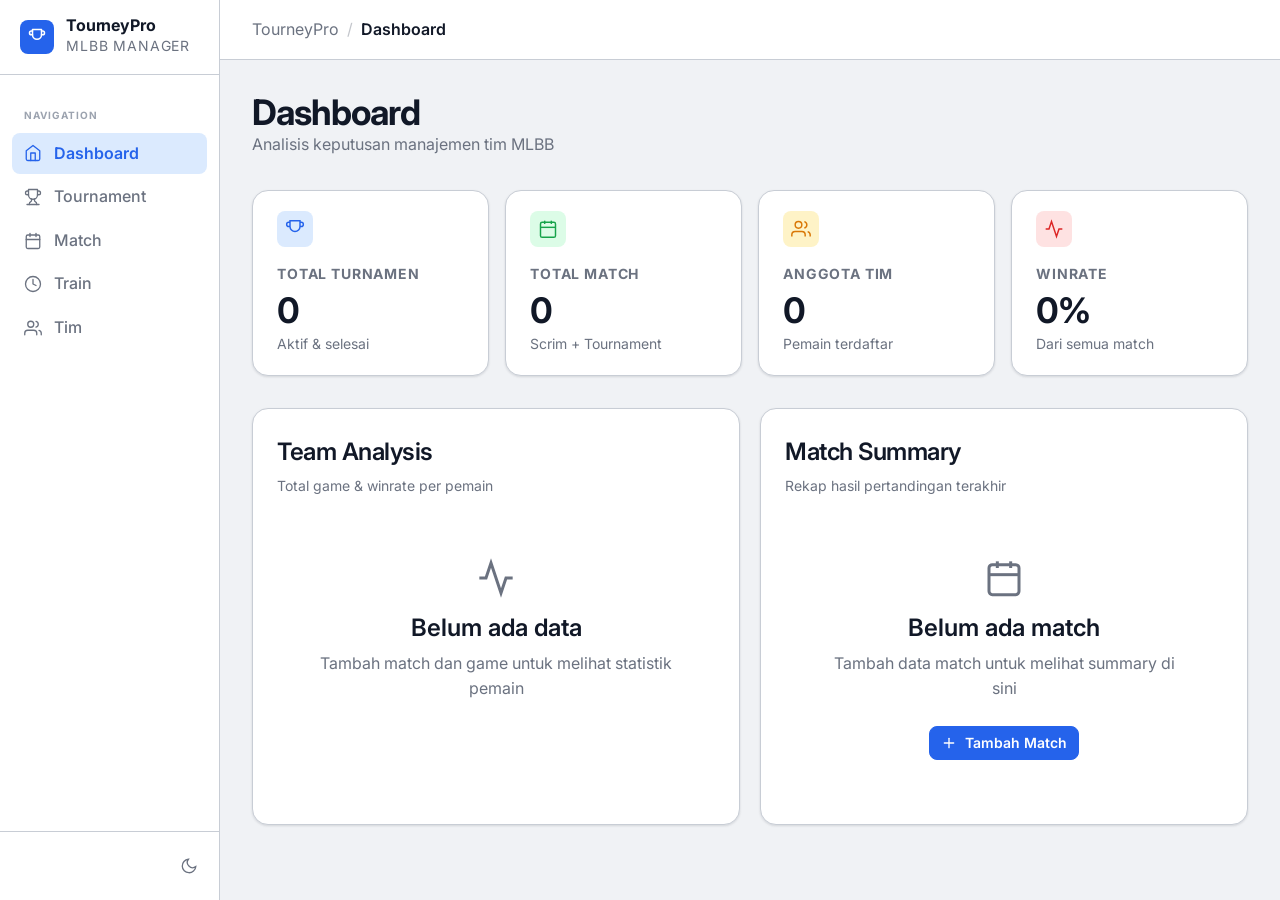
==== commit 5c89f6b5: "Update Folder & File Keseluruhan untuk Clean Code" ====
--- a/index.html
+++ b/index.html
@@ -7,34 +7,11 @@
 <link rel="preconnect" href="https://fonts.googleapis.com">
 <link rel="preconnect" href="https://fonts.gstatic.com" crossorigin>
 <link href="https://fonts.googleapis.com/css2?family=Inter:wght@300..800&display=swap" rel="stylesheet">
-<link rel="stylesheet" href="style.css"/>
-
-<script>
-(function(){
-  var d = document.documentElement;
-  var pref = window.matchMedia('(prefers-color-scheme:dark)').matches ? 'dark' : 'light';
-  d.setAttribute('data-theme', pref);
-
-  function updateIcon(theme) {
-    var btn = document.getElementById('themeToggle');
-    if (!btn) return;
-    btn.innerHTML = theme === 'dark'
-      ? '<svg viewBox="0 0 24 24"><circle cx="12" cy="12" r="5"/><path d="M12 1v2M12 21v2M4.22 4.22l1.42 1.42M18.36 18.36l1.42 1.42M1 12h2M21 12h2M4.22 19.78l1.42-1.42M18.36 5.64l1.42-1.42"/></svg>'
-      : '<svg viewBox="0 0 24 24"><path d="M21 12.79A9 9 0 1 1 11.21 3 7 7 0 0 0 21 12.79z"/></svg>';
-  }
-
-  window.toggleTheme = function() {
-    var curr = d.getAttribute('data-theme') || 'light';
-    var next = curr === 'dark' ? 'light' : 'dark';
-    d.setAttribute('data-theme', next);
-    updateIcon(next);
-  };
-
-  window.addEventListener('DOMContentLoaded', function() {
-    updateIcon(d.getAttribute('data-theme'));
-  });
-})();
-</script>
+<link rel="stylesheet" href="css/style.css"/>
+
+<script src="js/global.js" defer></script>
+<script src="js/index.js" defer></script>
+
 </head>
 <body>
 <div class="app-layout">
@@ -104,7 +81,11 @@
     </div>
 
     <div class="sidebar-footer">
-      <button class="theme-toggle" id="themeToggle" onclick="toggleTheme()" aria-label="Toggle theme">
+      <button
+        class="theme-toggle"
+        id="themeToggle"
+        aria-label="Toggle theme"
+      >
         <svg viewBox="0 0 24 24">
           <circle cx="12" cy="12" r="5"/>
           <path d="M12 1v2M12 21v2M4.22 4.22l1.42 1.42M18.36 18.36l1.42 1.42M1 12h2M21 12h2M4.22 19.78l1.42-1.42M18.36 5.64l1.42-1.42"/>
@@ -235,69 +216,12 @@
             </a>            
           </div>
         </div>
-
-      </div>
-
-      <script>
-      /* Data loading — in-memory state (no localStorage: sandboxed iframe) */
-      var appState = { tournaments: [], matches: [], team: [], games: [] };
-      document.getElementById('kpiTournament').textContent = appState.tournaments.length || '0';
-      document.getElementById('kpiMatch').textContent      = appState.matches.length     || '0';
-      document.getElementById('kpiTeam').textContent       = appState.team.length        || '0';
-      document.getElementById('kpiWinrate').textContent    = '0%';
-      </script>
-
+      </div>
     </main>
   </div>
 </div>
 
 <div class="toast-container" id="toastContainer"></div>
 
-<script>
-window.addEventListener('DOMContentLoaded', function() {
-  var toggle  = document.getElementById('menuToggle');
-  var sidebar = document.getElementById('sidebar');
-  var overlay = document.getElementById('sidebarOverlay');
-
-  if (toggle) {
-    toggle.addEventListener('click', function() {
-      sidebar.classList.toggle('open');
-      overlay.classList.toggle('show');
-    });
-  }
-
-  if (overlay) {
-    overlay.addEventListener('click', function() {
-      sidebar.classList.remove('open');
-      overlay.classList.remove('show');
-    });
-  }
-
-  /* Mark active nav item based on current page filename */
-  var path = window.location.pathname.split('/').pop();
-  document.querySelectorAll('.nav-item[data-page]').forEach(function(el) {
-    if (el.dataset.page === path) el.classList.add('active');
-  });
-});
-
-function showToast(msg, type) {
-  type = type || 'success';
-  var c = document.getElementById('toastContainer');
-  if (!c) return;
-  var t = document.createElement('div');
-  t.className = 'toast ' + type;
-  t.innerHTML =
-    '<span class="toast-icon"><svg viewBox="0 0 24 24">'
-    + (type === 'success'
-        ? '<polyline points="20 6 9 17 4 12"/>'
-        : '<circle cx="12" cy="12" r="10"/><line x1="15" y1="9" x2="9" y2="15"/><line x1="9" y1="9" x2="15" y2="15"/>')
-    + '</svg></span>'
-    + '<span>' + msg + '</span>'
-    + '<span class="toast-close" onclick="this.parentElement.remove()">&times;</span>';
-  c.appendChild(t);
-  setTimeout(function() { t.remove(); }, 3500);
-}
-</script>
-
 </body>
 </html>
--- a/css/style.css
+++ b/css/style.css
@@ -0,0 +1,1321 @@
+/* === STYLE.CSS ===
+ * Art direction: Esports/Gaming Management → Precision, Dark energy, Professional
+ * Palette: Deep surfaces, electric blue accent
+ * Typography: Inter (body+display) — clean, functional
+ * Density: Balanced
+ */
+
+/* ============================================================
+   BASE RESET
+   ============================================================ */
+html, body {
+  overflow-x: auto;
+  overflow-y: auto;
+  max-width: 100%;
+}
+
+/* ============================================================
+   DESIGN TOKENS — LIGHT (default)
+   ============================================================ */
+:root,
+[data-theme="light"] {
+  /* Color — background */
+  --color-bg:               #f0f2f5;
+  --color-surface:          #ffffff;
+  --color-surface-2:        #f8f9fb;
+  --color-surface-offset:   #eef0f3;
+  --color-surface-offset-2: #e6e9ed;
+  --color-surface-dynamic:  #dce0e6;
+  --color-divider:          #d4d8de;
+  --color-border:           #c8cdd5;
+
+  /* Color — text */
+  --color-text:         #111827;
+  --color-text-muted:   #6b7280;
+  --color-text-faint:   #9ca3af;
+  --color-text-inverse: #ffffff;
+
+  /* Color — primary (blue) */
+  --color-primary:           #2563eb;
+  --color-primary-hover:     #1d4ed8;
+  --color-primary-active:    #1e40af;
+  --color-primary-highlight: #dbeafe;
+
+  /* Color — semantic */
+  --color-success:           #16a34a;
+  --color-success-hover:     #15803d;
+  --color-success-highlight: #dcfce7;
+  --color-error:             #dc2626;
+  --color-error-hover:       #b91c1c;
+  --color-error-highlight:   #fee2e2;
+  --color-warning:           #d97706;
+  --color-warning-highlight: #fef3c7;
+
+  /* Radius */
+  --radius-sm:   0.375rem;
+  --radius-md:   0.5rem;
+  --radius-lg:   0.75rem;
+  --radius-xl:   1rem;
+  --radius-full: 9999px;
+
+  /* Motion */
+  --transition-interactive: 160ms cubic-bezier(0.16, 1, 0.3, 1);
+
+  /* Shadow */
+  --shadow-sm: 0 1px 3px rgba(17, 24, 39, 0.08), 0 1px 2px rgba(17, 24, 39, 0.05);
+  --shadow-md: 0 4px 12px rgba(17, 24, 39, 0.10), 0 2px 4px rgba(17, 24, 39, 0.06);
+  --shadow-lg: 0 12px 32px rgba(17, 24, 39, 0.14), 0 4px 8px rgba(17, 24, 39, 0.08);
+
+  /* Typography scale */
+  --text-xs:   clamp(0.75rem,  0.7rem  + 0.25vw, 0.875rem);
+  --text-sm:   clamp(0.875rem, 0.8rem  + 0.35vw, 1rem);
+  --text-base: clamp(1rem,     0.95rem + 0.25vw, 1.125rem);
+  --text-lg:   clamp(1.125rem, 1rem    + 0.75vw, 1.5rem);
+  --text-xl:   clamp(1.5rem,   1.2rem  + 1.25vw, 2.25rem);
+
+  /* Spacing scale */
+  --space-1:  0.25rem;
+  --space-2:  0.5rem;
+  --space-3:  0.75rem;
+  --space-4:  1rem;
+  --space-5:  1.25rem;
+  --space-6:  1.5rem;
+  --space-8:  2rem;
+  --space-10: 2.5rem;
+  --space-12: 3rem;
+  --space-16: 4rem;
+
+  /* Layout */
+  --content-default: 1200px;
+  --sidebar-width:   220px;
+  --topbar-height:   60px;
+
+  /* Font */
+  --font-body: 'Inter', 'Segoe UI', system-ui, sans-serif;
+}
+
+/* ============================================================
+   DESIGN TOKENS — DARK
+   ============================================================ */
+[data-theme="dark"] {
+  /* Color — background */
+  --color-bg:               #0d1117;
+  --color-surface:          #161b22;
+  --color-surface-2:        #1c2128;
+  --color-surface-offset:   #1a1f26;
+  --color-surface-offset-2: #21262d;
+  --color-surface-dynamic:  #30363d;
+  --color-divider:          #21262d;
+  --color-border:           #30363d;
+
+  /* Color — text */
+  --color-text:         #e6edf3;
+  --color-text-muted:   #7d8590;
+  --color-text-faint:   #484f58;
+  --color-text-inverse: #0d1117;
+
+  /* Color — primary */
+  --color-primary:           #4d8ef5;
+  --color-primary-hover:     #699ef7;
+  --color-primary-active:    #1d4ed8;
+  --color-primary-highlight: #1a2840;
+
+  /* Color — semantic */
+  --color-success:           #3fb950;
+  --color-success-hover:     #56d364;
+  --color-success-highlight: #122318;
+  --color-error:             #f85149;
+  --color-error-hover:       #ff7b72;
+  --color-error-highlight:   #2d1219;
+  --color-warning:           #d29922;
+  --color-warning-highlight: #272115;
+
+  /* Shadow */
+  --shadow-sm: 0 1px 3px rgba(0, 0, 0, 0.3);
+  --shadow-md: 0 4px 12px rgba(0, 0, 0, 0.4);
+  --shadow-lg: 0 12px 32px rgba(0, 0, 0, 0.5);
+}
+
+/* Auto-apply dark tokens when no explicit [data-theme] set */
+@media (prefers-color-scheme: dark) {
+  :root:not([data-theme]) {
+    color-scheme: dark;
+  }
+}
+
+/* ============================================================
+   GLOBAL RESET & BASE
+   ============================================================ */
+*, *::before, *::after {
+  box-sizing: border-box;
+  margin: 0;
+  padding: 0;
+}
+
+html {
+  -webkit-font-smoothing: antialiased;
+  text-rendering: optimizeLegibility;
+  scroll-behavior: smooth;
+}
+
+body {
+  min-height: 100dvh;
+  line-height: 1.6;
+  font-family: var(--font-body);
+  font-size: var(--text-base);
+  color: var(--color-text);
+  background-color: var(--color-bg);
+  display: flex;
+  flex-direction: column;
+}
+
+img, picture, video, canvas, svg {
+  display: block;
+  max-width: 100%;
+  height: auto;
+}
+
+input, button, textarea, select {
+  font: inherit;
+  color: inherit;
+}
+
+h1, h2, h3, h4, h5, h6 {
+  text-wrap: balance;
+  line-height: 1.2;
+  color: var(--color-text);
+}
+
+button {
+  cursor: pointer;
+  background: none;
+  border: none;
+}
+
+table {
+  border-collapse: collapse;
+  width: 100%;
+}
+
+a {
+  color: inherit;
+  text-decoration: none;
+}
+
+::selection {
+  background: rgba(37, 99, 235, 0.15);
+  color: var(--color-text);
+}
+
+:focus-visible {
+  outline: 2px solid var(--color-primary);
+  outline-offset: 3px;
+  border-radius: var(--radius-sm);
+}
+
+@media (prefers-reduced-motion: reduce) {
+  *, *::before, *::after {
+    animation-duration: 0.01ms !important;
+    transition-duration: 0.01ms !important;
+  }
+}
+
+/* ============================================================
+   UTILITY — VISIBILITY
+   ============================================================ */
+/* Single source of truth — removed duplicate from HTML <style> block */
+.hidden,
+.is-hidden {
+  display: none !important;
+}
+
+/* ============================================================
+   GLOBAL TRANSITIONS
+   ============================================================ */
+a, button, [role="button"], input, textarea, select {
+  transition:
+    color           var(--transition-interactive),
+    background      var(--transition-interactive),
+    border-color    var(--transition-interactive),
+    box-shadow      var(--transition-interactive),
+    opacity         var(--transition-interactive),
+    transform       var(--transition-interactive);
+}
+
+/* ============================================================
+   LAYOUT — APP SHELL
+   ============================================================ */
+.app-layout {
+  display: flex;
+  min-height: 100dvh;
+}
+
+/* ---- Sidebar ---- */
+.sidebar {
+  position: fixed;
+  top: 0;
+  left: 0;
+  width: var(--sidebar-width);
+  height: 100vh;
+  background: var(--color-surface);
+  border-right: 1px solid var(--color-border);
+  display: flex;
+  flex-direction: column;
+  z-index: 100;
+  overflow-y: auto;
+  overflow-x: hidden;
+}
+
+.sidebar-logo {
+  display: flex;
+  align-items: center;
+  gap: var(--space-3);
+  padding: var(--space-4) var(--space-5);
+  border-bottom: 1px solid var(--color-border);
+  min-height: var(--topbar-height);
+}
+
+.sidebar-logo-icon {
+  width: 34px;
+  height: 34px;
+  background: var(--color-primary);
+  border-radius: var(--radius-md);
+  display: flex;
+  align-items: center;
+  justify-content: center;
+  flex-shrink: 0;
+}
+
+.sidebar-logo-icon svg {
+  width: 18px;
+  height: 18px;
+  color: white;
+  stroke: white;
+  fill: none;
+  stroke-width: 2;
+  stroke-linecap: round;
+  stroke-linejoin: round;
+}
+
+.sidebar-logo-text {
+  font-size: var(--text-sm);
+  font-weight: 700;
+  letter-spacing: -0.01em;
+  line-height: 1.2;
+}
+
+.sidebar-logo-sub {
+  font-size: var(--text-xs);
+  color: var(--color-text-muted);
+  font-weight: 400;
+  letter-spacing: 0.06em;
+  text-transform: uppercase;
+}
+
+.sidebar-nav {
+  flex: 1;
+  padding: var(--space-4) var(--space-3);
+  display: flex;
+  flex-direction: column;
+  gap: 2px;
+}
+
+.nav-section-label {
+  font-size: 10px;
+  font-weight: 700;
+  color: var(--color-text-faint);
+  letter-spacing: 0.1em;
+  text-transform: uppercase;
+  padding: var(--space-4) var(--space-3) var(--space-2);
+}
+
+.nav-item {
+  display: flex;
+  align-items: center;
+  gap: var(--space-3);
+  padding: var(--space-2) var(--space-3);
+  border-radius: var(--radius-md);
+  font-size: var(--text-sm);
+  font-weight: 500;
+  color: var(--color-text-muted);
+  cursor: pointer;
+  white-space: nowrap;
+}
+
+.nav-item:hover {
+  background: var(--color-surface-offset);
+  color: var(--color-text);
+}
+
+.nav-item.active {
+  background: var(--color-primary-highlight);
+  color: var(--color-primary);
+  font-weight: 600;
+}
+
+.nav-item svg {
+  width: 18px;
+  height: 18px;
+  flex-shrink: 0;
+  stroke: currentColor;
+  fill: none;
+  stroke-width: 1.75;
+  stroke-linecap: round;
+  stroke-linejoin: round;
+}
+
+/* ---- Sidebar Footer ---- */
+.sidebar-footer {
+  padding: var(--space-4) var(--space-3);
+  border-top: 1px solid var(--color-border);
+  display: flex;
+  align-items: center;
+  justify-content: flex-end;
+}
+
+.theme-toggle {
+  width: 36px;
+  height: 36px;
+  border-radius: var(--radius-md);
+  display: flex;
+  align-items: center;
+  justify-content: center;
+  color: var(--color-text-muted);
+}
+
+.theme-toggle:hover {
+  background: var(--color-surface-offset);
+  color: var(--color-text);
+}
+
+.theme-toggle svg {
+  width: 18px;
+  height: 18px;
+  stroke: currentColor;
+  fill: none;
+  stroke-width: 1.75;
+}
+
+/* ---- Main Wrapper ---- */
+.main-wrapper {
+  margin-left: var(--sidebar-width);
+  min-width: 0;
+  width: calc(100% - var(--sidebar-width));
+}
+
+/* ---- Topbar ---- */
+.topbar {
+  position: sticky;
+  top: 0;
+  height: var(--topbar-height);
+  background: var(--color-surface);
+  border-bottom: 1px solid var(--color-border);
+  display: flex;
+  align-items: center;
+  justify-content: space-between;
+  padding: 0 var(--space-8);
+  z-index: 50;
+}
+
+.topbar-breadcrumb {
+  display: flex;
+  align-items: center;
+  gap: var(--space-2);
+  font-size: var(--text-sm);
+  color: var(--color-text-muted);
+}
+
+.topbar-breadcrumb .current {
+  color: var(--color-text);
+  font-weight: 600;
+}
+
+.topbar-breadcrumb .sep {
+  opacity: 0.4;
+}
+
+.topbar-actions {
+  display: flex;
+  align-items: center;
+  gap: var(--space-3);
+}
+
+/* ============================================================
+   PAGE LAYOUT
+   ============================================================ */
+.page-content {
+  flex: 1;
+  padding: var(--space-8);
+  max-width: var(--content-default);
+  width: 100%;
+}
+
+.page-header {
+  margin-bottom: var(--space-8);
+  display: flex;
+  align-items: flex-start;
+  justify-content: space-between;
+  gap: var(--space-4);
+  flex-wrap: wrap;
+}
+
+.page-title {
+  font-size: var(--text-xl);
+  font-weight: 700;
+  letter-spacing: -0.03em;
+  line-height: 1.15;
+}
+
+.page-sub {
+  font-size: var(--text-sm);
+  color: var(--color-text-muted);
+}
+
+.crumb strong {
+  color: var(--color-text);
+}
+
+/* ============================================================
+   CARD
+   ============================================================ */
+.card {
+  background: var(--color-surface);
+  border: 1px solid var(--color-border);
+  border-radius: var(--radius-xl);
+  padding: var(--space-6);
+  box-shadow: var(--shadow-sm);
+}
+
+.card-inner {
+  padding: var(--space-6);
+}
+
+.card-header {
+  margin-bottom: var(--space-5);
+  display: flex;
+  align-items: center;
+  justify-content: space-between;
+  gap: var(--space-4);
+}
+
+.section-title {
+  font-size: var(--text-lg);
+  font-weight: 600;
+  letter-spacing: -0.02em;
+}
+
+.section-sub {
+  font-size: var(--text-xs);
+  color: var(--color-text-muted);
+  margin-top: var(--space-1);
+}
+
+/* ============================================================
+   BUTTONS
+   ============================================================ */
+.btn {
+  display: inline-flex;
+  align-items: center;
+  justify-content: center;
+  gap: var(--space-2);
+  font-size: var(--text-sm);
+  font-weight: 600;
+  padding: var(--space-2) var(--space-4);
+  border-radius: var(--radius-md);
+  border: 1px solid transparent;
+  cursor: pointer;
+  white-space: nowrap;
+  min-height: 44px;
+}
+
+.btn svg {
+  width: 16px;
+  height: 16px;
+  stroke: currentColor;
+  fill: none;
+  stroke-width: 2;
+  stroke-linecap: round;
+  stroke-linejoin: round;
+}
+
+.btn-block {
+  width: 100%;
+  justify-content: center;
+}
+
+.btn-icon {
+  width: 18px;
+  margin-right: var(--space-2);
+  stroke: currentColor;
+  fill: none;
+  flex-shrink: 0;
+}
+
+.btn-primary {
+  background: var(--color-primary);
+  color: white;
+  border-color: var(--color-primary);
+}
+
+.btn-primary:hover {
+  background: var(--color-primary-hover);
+  border-color: var(--color-primary-hover);
+  transform: translateY(-1px);
+}
+
+.btn-primary:active {
+  background: var(--color-primary-active);
+}
+
+.btn-secondary {
+  background: var(--color-surface-offset);
+  color: var(--color-text);
+  border-color: var(--color-border);
+}
+
+.btn-secondary:hover {
+  background: var(--color-surface-dynamic);
+}
+
+.btn-danger {
+  background: var(--color-error);
+  color: white;
+  border-color: var(--color-error);
+}
+
+.btn-danger:hover {
+  background: var(--color-error-hover);
+}
+
+.btn-ghost {
+  background: transparent;
+  color: var(--color-text-muted);
+  border-color: transparent;
+}
+
+.btn-ghost:hover {
+  background: var(--color-surface-offset);
+  color: var(--color-text);
+}
+
+.btn-sm {
+  font-size: var(--text-xs);
+  padding: 0.3rem 0.7rem;
+  min-height: 30px;
+}
+
+/* ============================================================
+   TABLE
+   ============================================================ */
+.table-wrap {
+  border: 1px solid var(--color-border);
+  border-radius: var(--radius-xl);
+  overflow: auto;
+  background: var(--color-surface);
+}
+
+.table-wrap table {
+  width: 100%;
+  min-width: 720px;
+  border-collapse: collapse;
+  font-size: var(--text-sm);
+}
+
+.table-wrap thead {
+  background: var(--color-surface-offset);
+  border-bottom: 1px solid var(--color-border);
+}
+
+.table-wrap th {
+  padding: var(--space-3) var(--space-5);
+  font-size: var(--text-xs);
+  font-weight: 700;
+  letter-spacing: 0.06em;
+  text-transform: uppercase;
+  color: var(--color-text-muted);
+  text-align: left;
+  white-space: nowrap;
+}
+
+.table-wrap td {
+  padding: var(--space-4) var(--space-5);
+  border-bottom: 1px solid var(--color-divider);
+  color: var(--color-text);
+  vertical-align: middle;
+  font-variant-numeric: tabular-nums lining-nums;
+}
+
+.table-wrap tbody tr:last-child td {
+  border-bottom: none;
+}
+
+.table-wrap tbody tr {
+  transition: background var(--transition-interactive);
+}
+
+.table-wrap tbody tr:hover {
+  background: var(--color-surface-2);
+}
+
+/* ============================================================
+   ACTIONS ROW
+   ============================================================ */
+.table-actions {
+  display: flex;
+  gap: var(--space-2);
+  align-items: center;
+  flex-wrap: wrap;
+}
+
+/* ============================================================
+   EMPTY STATE
+   ============================================================ */
+.empty-state {
+  display: flex;
+  flex-direction: column;
+  align-items: center;
+  text-align: center;  
+  color: var(--color-text-muted);
+}
+
+.empty-state > svg {
+  width: 40px;
+  height: 40px;
+  stroke: currentColor;
+  fill: none;
+  stroke-width: 1.8;
+  margin: 0 auto var(--space-4);
+}
+
+.card > .empty-state {
+  padding: var(--space-10) var(--space-6);
+}
+
+.empty-state h3 {
+  font-size: var(--text-lg);
+  font-weight: 600;
+  color: var(--color-text);
+  margin-bottom: var(--space-2);
+}
+
+.empty-state p {
+  font-size: var(--text-sm);
+  max-width: 36ch;
+  margin-bottom: var(--space-6);
+}
+
+/* ============================================================
+   FORM — LAYOUT & COMPONENTS
+   ============================================================ */
+/* ---- Form layout helpers ---- */
+.form-stack {
+  display: grid;
+  gap: var(--space-4);
+  margin-top: var(--space-4);
+}
+
+.form-grid-2 {
+  display: grid;
+  grid-template-columns: 1fr 1fr;
+  gap: var(--space-5);
+}
+
+.inline-duration-fields {
+  display: flex;
+  gap: var(--space-3);
+  align-items: center;
+  flex-wrap: wrap;
+}
+
+.input-inline-sm {
+  width: 120px;
+  flex-shrink: 0;
+}
+
+.section-spaced {
+  margin-top: var(--space-6);
+}
+
+.player-grid-wrap {
+  margin-top: var(--space-4);
+}
+
+.field-spacer-sm {
+  margin-top: var(--space-2);
+}
+
+.field-spacer-md {
+  margin-top: var(--space-3);
+}
+
+.field-error {
+  border-color: #f97373;
+  box-shadow: 0 0 0 1px #f97373;
+}
+
+.field-error:focus {
+  outline: none;
+  box-shadow: 0 0 0 2px rgba(249, 115, 115, 0.6);
+}
+
+.step-actions {
+  display: flex;
+  gap: var(--space-3);
+  margin-top: var(--space-6);
+  flex-wrap: wrap;
+}
+
+/* ---- Form card & section ---- */
+.form-card {
+  max-width: 640px;
+}
+
+.form-section {
+  margin-bottom: var(--space-6);
+}
+
+.form-section-title {
+  font-size: var(--text-xs);
+  font-weight: 700;
+  letter-spacing: 0.08em;
+  text-transform: uppercase;
+  color: var(--color-text-muted);
+  margin-bottom: var(--space-4);
+  padding-bottom: var(--space-3);
+  border-bottom: 1px solid var(--color-border);
+}
+
+/* ---- Form group ---- */
+.form-group {
+  margin-bottom: var(--space-5);
+  display: flex;
+  flex-direction: column;
+  gap: var(--space-2);
+}
+
+/* ---- Form label ---- */
+.form-label {
+  display: block;
+  font-size: var(--text-sm);
+  font-weight: 600;
+  color: var(--color-text);
+  margin-bottom: var(--space-2);
+}
+
+.form-label span {
+  font-weight: 400;
+  color: var(--color-text-muted);
+  font-size: var(--text-xs);
+}
+
+/* ---- Form controls ---- */
+.form-input,
+.form-select {
+  width: 100%;
+  padding: 0.75rem var(--space-4);
+  border: 1px solid var(--color-border);
+  border-radius: var(--radius-lg);
+  background: var(--color-surface);
+  color: var(--color-text);
+  font-size: var(--text-sm);
+  min-height: 42px;
+  outline: none;
+}
+
+.form-input:focus,
+.form-select:focus {
+  border-color: var(--color-primary);
+  box-shadow: 0 0 0 3px rgba(37, 99, 235, 0.15);
+}
+
+.form-input::placeholder {
+  color: var(--color-text-faint);
+}
+
+/* (sambungan — .form-select specific styles) */
+.form-select {
+  cursor: pointer;
+  appearance: none;
+  background-image: url("data:image/svg+xml,%3Csvg xmlns='http://www.w3.org/2000/svg' width='16' height='16' viewBox='0 0 24 24' fill='none' stroke='%236b7280' stroke-width='2' stroke-linecap='round' stroke-linejoin='round'%3E%3Cpath d='M6 9l6 6 6-6'/%3E%3C/svg%3E");
+  background-repeat: no-repeat;
+  background-position: right 12px center;
+  padding-right: 40px;
+}
+
+/* ---- Grid helpers ---- */
+.grid-2 {
+  display: grid;
+  grid-template-columns: 1fr 1fr;
+  gap: var(--space-5);
+}
+
+.grid-3 {
+  display: grid;
+  grid-template-columns: repeat(3, 1fr);
+  gap: var(--space-5);
+}
+
+/* ---- Checkbox grid ---- */
+.checkbox-grid {
+  display: grid;
+  grid-template-columns: repeat(auto-fill, minmax(180px, 1fr));
+  gap: var(--space-3);
+}
+
+.checkbox-item {
+  display: flex;
+  align-items: center;
+  gap: var(--space-3);
+  padding: var(--space-3) var(--space-4);
+  border: 1px solid var(--color-border);
+  border-radius: var(--radius-md);
+  cursor: pointer;
+  font-size: var(--text-sm);
+  font-weight: 500;
+  color: var(--color-text-muted);
+  background: var(--color-surface);
+  user-select: none;
+}
+
+.checkbox-item:hover {
+  border-color: var(--color-primary);
+  background: var(--color-primary-highlight);
+  color: var(--color-text);
+}
+
+.checkbox-item input[type="checkbox"] {
+  accent-color: var(--color-primary);
+  width: 16px;
+  height: 16px;
+  flex-shrink: 0;
+}
+
+.checkbox-item:has(input:checked) {
+  border-color: var(--color-primary);
+  background: var(--color-primary-highlight);
+  color: var(--color-primary);
+}
+
+/* ---- Radio / Segmented ---- */
+.radio-group,
+.segmented {
+  display: flex;
+  gap: var(--space-2);
+  flex-wrap: wrap;
+}
+
+.radio-item,
+.segmented label {
+  display: flex;
+  align-items: center;
+  gap: var(--space-2);
+  padding: var(--space-2) var(--space-4);
+  border: 1px solid var(--color-border);
+  border-radius: var(--radius-lg);
+  cursor: pointer;
+  font-size: var(--text-sm);
+  font-weight: 500;
+  color: var(--color-text-muted);
+  background: var(--color-surface);
+  user-select: none;
+}
+
+.radio-item:hover,
+.segmented label:hover {
+  border-color: var(--color-primary);
+  color: var(--color-text);
+}
+
+.radio-item input[type="radio"],
+.segmented input {
+  accent-color: var(--color-primary);
+}
+
+.radio-item:has(input:checked),
+.segmented label:has(input:checked) {
+  border-color: var(--color-primary);
+  background: var(--color-primary-highlight);
+  color: var(--color-primary);
+  font-weight: 600;
+}
+
+/* ---- Form actions bar ---- */
+.form-actions {
+  display: flex;
+  gap: var(--space-3);
+  padding-top: var(--space-6);
+  border-top: 1px solid var(--color-border);
+  margin-top: var(--space-6);
+}
+
+/* ============================================================
+   MULTI-STEP WIZARD
+   ============================================================ */
+.steps {
+  display: grid;
+  grid-template-columns: 1fr auto 1fr;
+  gap: var(--space-4);
+  align-items: center;
+  margin-bottom: var(--space-6);
+}
+
+.step {
+  padding: var(--space-3) var(--space-4);
+  border-radius: var(--radius-lg);
+  background: var(--color-surface);
+  border: 1px solid var(--color-border);
+}
+
+.step small {
+  display: block;
+  color: var(--color-text-muted);
+  font-size: var(--text-xs);
+  text-transform: uppercase;
+  letter-spacing: 0.12em;
+  margin-bottom: var(--space-1);
+}
+
+.step strong {
+  font-size: var(--text-sm);
+  color: var(--color-text);
+}
+
+.step.active {
+  border-color: var(--color-primary);
+  background: var(--color-primary-highlight);
+}
+
+.step-line {
+  height: 1px;
+  background: var(--color-border);
+}
+
+/* ============================================================
+   ROLE CARDS (Player Stat Grid)
+   ============================================================ */
+.role-grid {
+  display: grid;
+  grid-template-columns: repeat(auto-fit, minmax(220px, 1fr));
+  gap: var(--space-4);
+}
+
+.role-card {
+  padding: var(--space-4);
+  border-radius: var(--radius-xl);
+  background: var(--color-surface-offset);
+  border: 1px solid var(--color-border);
+}
+
+.role-head {
+  display: flex;
+  justify-content: space-between;
+  align-items: center;
+  margin-bottom: var(--space-3);
+  gap: var(--space-3);
+}
+
+.role-name {
+  font-size: var(--text-sm);
+  font-weight: 700;
+  color: var(--color-text);
+}
+
+/* ============================================================
+   BADGES & TAGS
+   ============================================================ */
+.badge,
+.tag {
+  display: inline-flex;
+  align-items: center;
+  gap: var(--space-1);
+  font-size: var(--text-xs);
+  font-weight: 600;
+  padding: 0.2rem 0.55rem;
+  border-radius: var(--radius-full);
+  letter-spacing: 0.03em;
+}
+
+.badge-blue,
+.tag {
+  background: var(--color-primary-highlight);
+  color: var(--color-primary);
+}
+
+.badge-green,
+.badge.win {
+  background: var(--color-success-highlight);
+  color: var(--color-success);
+}
+
+.badge-red,
+.badge.lose {
+  background: var(--color-error-highlight);
+  color: var(--color-error);
+}
+
+.badge-yellow {
+  background: var(--color-warning-highlight);
+  color: var(--color-warning);
+}
+
+.badge-neutral {
+  background: var(--color-surface-offset);
+  color: var(--color-text-muted);
+}
+
+/* ============================================================
+   KPI CARDS
+   ============================================================ */
+.kpi-grid {
+  display: grid;
+  grid-template-columns: repeat(auto-fill, minmax(200px, 1fr));
+  gap: var(--space-4);
+  margin-bottom: var(--space-8);
+}
+
+.kpi-card {
+  background: var(--color-surface);
+  border: 1px solid var(--color-border);
+  border-radius: var(--radius-xl);
+  padding: var(--space-5) var(--space-6);
+  box-shadow: var(--shadow-sm);
+}
+
+.kpi-icon {
+  width: 36px;
+  height: 36px;
+  border-radius: var(--radius-md);
+  display: flex;
+  align-items: center;
+  justify-content: center;
+  margin-bottom: var(--space-4);
+}
+
+.kpi-icon svg {
+  width: 20px;
+  height: 20px;
+  stroke: currentColor;
+  fill: none;
+  stroke-width: 1.75;
+}
+
+.kpi-icon.blue   { background: var(--color-primary-highlight); color: var(--color-primary); }
+.kpi-icon.green  { background: var(--color-success-highlight); color: var(--color-success); }
+.kpi-icon.yellow { background: var(--color-warning-highlight); color: var(--color-warning); }
+.kpi-icon.red    { background: var(--color-error-highlight);   color: var(--color-error);   }
+
+.kpi-label {
+  font-size: var(--text-xs);
+  font-weight: 700;
+  letter-spacing: 0.06em;
+  text-transform: uppercase;
+  color: var(--color-text-muted);
+  margin-bottom: var(--space-2);
+}
+
+.kpi-value {
+  font-size: var(--text-xl);
+  font-weight: 700;
+  letter-spacing: -0.03em;
+  color: var(--color-text);
+  font-variant-numeric: tabular-nums lining-nums;
+  line-height: 1;
+  margin-bottom: var(--space-1);
+}
+
+.kpi-sub {
+  font-size: var(--text-xs);
+  color: var(--color-text-muted);
+}
+
+/* ============================================================
+   MISC LAYOUT HELPERS
+   ============================================================ */
+.section {
+  margin-bottom: var(--space-10);
+}
+
+.divider {
+  border: none;
+  border-top: 1px solid var(--color-divider);
+  margin: var(--space-6) 0;
+}
+
+/* ============================================================
+   TOAST NOTIFICATIONS
+   ============================================================ */
+.toast-container {
+  position: fixed;
+  bottom: var(--space-6);
+  right: var(--space-6);
+  z-index: 200;
+  display: flex;
+  flex-direction: column;
+  gap: var(--space-2);
+}
+
+.toast {
+  background: var(--color-surface);
+  border: 1px solid var(--color-border);
+  border-radius: var(--radius-lg);
+  padding: var(--space-3) var(--space-5);
+  font-size: var(--text-sm);
+  box-shadow: var(--shadow-lg);
+  display: flex;
+  align-items: center;
+  gap: var(--space-3);
+  max-width: 360px;
+  animation: toastIn 0.2s ease;
+}
+
+@keyframes toastIn {
+  from { opacity: 0; transform: translateY(var(--space-2)); }
+  to   { opacity: 1; transform: translateY(0); }
+}
+
+.toast.success .toast-icon { color: var(--color-success); }
+.toast.error   .toast-icon { color: var(--color-error);   }
+
+.toast-icon svg {
+  width: 18px;
+  height: 18px;
+  stroke: currentColor;
+  fill: none;
+  stroke-width: 2;
+}
+
+.toast-close {
+  margin-left: auto;
+  color: var(--color-text-faint);
+  cursor: pointer;
+  font-size: 18px;
+  line-height: 1;
+}
+
+.toast-close:hover {
+  color: var(--color-text-muted);
+}
+
+/* ============================================================
+   MOBILE TOGGLE
+   ============================================================ */
+.menu-toggle {
+  display: none;
+  width: 40px;
+  height: 40px;
+  border-radius: var(--radius-md);
+  align-items: center;
+  justify-content: center;
+  color: var(--color-text-muted);
+}
+
+.menu-toggle:hover {
+  background: var(--color-surface-offset);
+  color: var(--color-text);
+}
+
+.menu-toggle svg {
+  width: 22px;
+  height: 22px;
+  stroke: currentColor;
+  fill: none;
+  stroke-width: 2;
+}
+
+/* ============================================================
+   RESPONSIVE BREAKPOINTS
+   ============================================================ */
+@media (max-width: 900px) {
+  .grid-2,
+  .grid-3,
+  .steps {
+    grid-template-columns: 1fr;
+  }
+
+  .form-grid-2 {
+    grid-template-columns: 1fr;
+  }
+
+  .step-line {
+    display: none;
+  }
+
+  .sidebar {
+    transform: translateX(-100%);
+    transition: transform 0.25s ease;
+  }
+
+  .sidebar.open {
+    transform: translateX(0);
+  }
+
+  .main-wrapper {
+    margin-left: 0;
+    width: 100%;
+    min-width: 0;
+    overflow-x: auto;
+  }
+
+  .topbar {
+    padding: 0 var(--space-4);
+  }
+
+  .page-content {
+    padding: var(--space-5) var(--space-4);
+  }
+
+  .menu-toggle {
+    display: inline-flex;
+    background: var(--color-surface-offset);
+    border: 1px solid var(--color-border);
+    color: var(--color-text);
+  }
+
+  .page-header {
+    flex-direction: column;
+    align-items: flex-start;
+  }
+
+  .kpi-grid {
+    grid-template-columns: repeat(2, 1fr);
+  }
+
+  .checkbox-grid {
+    grid-template-columns: 1fr 1fr;
+  }
+
+  .sidebar-overlay {
+    display: none;
+    position: fixed;
+    inset: 0;
+    background: rgba(0, 0, 0, 0.4);
+    z-index: 99;
+  }
+
+  .sidebar-overlay.show {
+    display: block;
+  }
+}
+
+@media (max-width: 480px) {
+  .kpi-grid,
+  .checkbox-grid {
+    grid-template-columns: 1fr;
+  }
+
+  .form-actions,
+  .table-actions,
+  .step-actions {
+    flex-direction: column;
+    align-items: stretch;
+  }
+
+  .inline-duration-fields {
+    flex-direction: column;
+    align-items: flex-start;
+  }
+
+  .input-inline-sm {
+    width: 100%;
+  }
+}
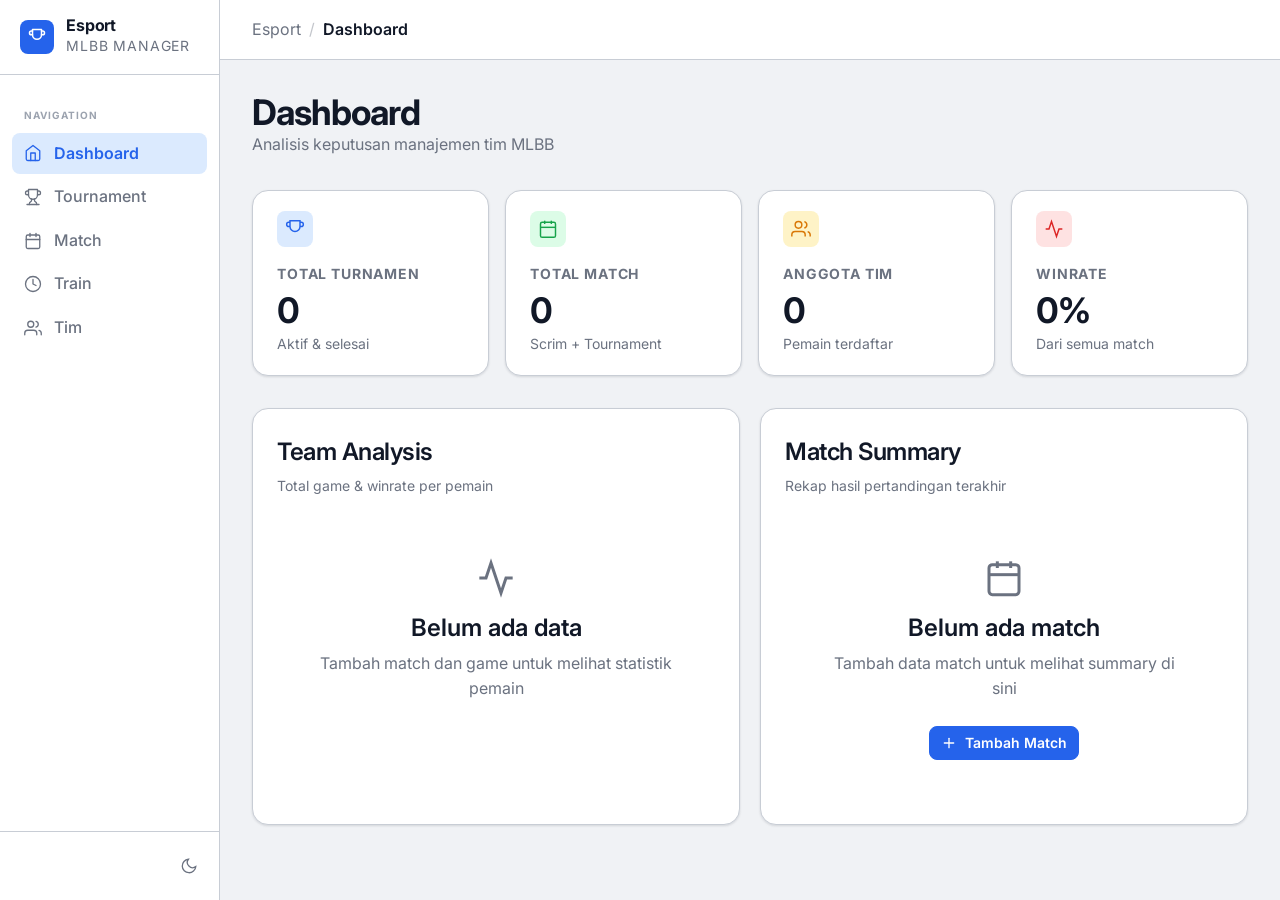
==== commit 73bbc73b: "Big Update Use PHP & MySQL as backend & databases" ====
--- a/index.html
+++ b/index.html
@@ -3,7 +3,7 @@
 <head>
 <meta charset="UTF-8"/>
 <meta name="viewport" content="width=device-width, initial-scale=1.0"/>
-<title>Dashboard — TourneyPro</title>
+<title>Dashboard — Esport</title>
 <link rel="preconnect" href="https://fonts.googleapis.com">
 <link rel="preconnect" href="https://fonts.gstatic.com" crossorigin>
 <link href="https://fonts.googleapis.com/css2?family=Inter:wght@300..800&display=swap" rel="stylesheet">
@@ -24,11 +24,11 @@
         <svg viewBox="0 0 24 24">
           <path d="M6 9H4.5a2.5 2.5 0 0 1 0-5H6"/>
           <path d="M18 9h1.5a2.5 2.5 0 0 0 0-5H18"/>
-          <path d="M18 2H6v7a6 6 0 0 0 12 0V2z"/>
+          <path d="M18 2H6v7a6 6 0 0 0 12 0V2z"/>          
         </svg>
       </div>
       <div>
-        <div class="sidebar-logo-text">TourneyPro</div>
+        <div class="sidebar-logo-text">Esport</div>
         <div class="sidebar-logo-sub">MLBB Manager</div>
       </div>
     </div>
@@ -105,7 +105,7 @@
             <line x1="3" y1="18" x2="21" y2="18"/>
           </svg>
         </button>
-        <span>TourneyPro</span><span class="sep">/</span><span class="current">Dashboard</span>
+        <span>Esport</span><span class="sep">/</span><span class="current">Dashboard</span>
       </div>
     </header>
 
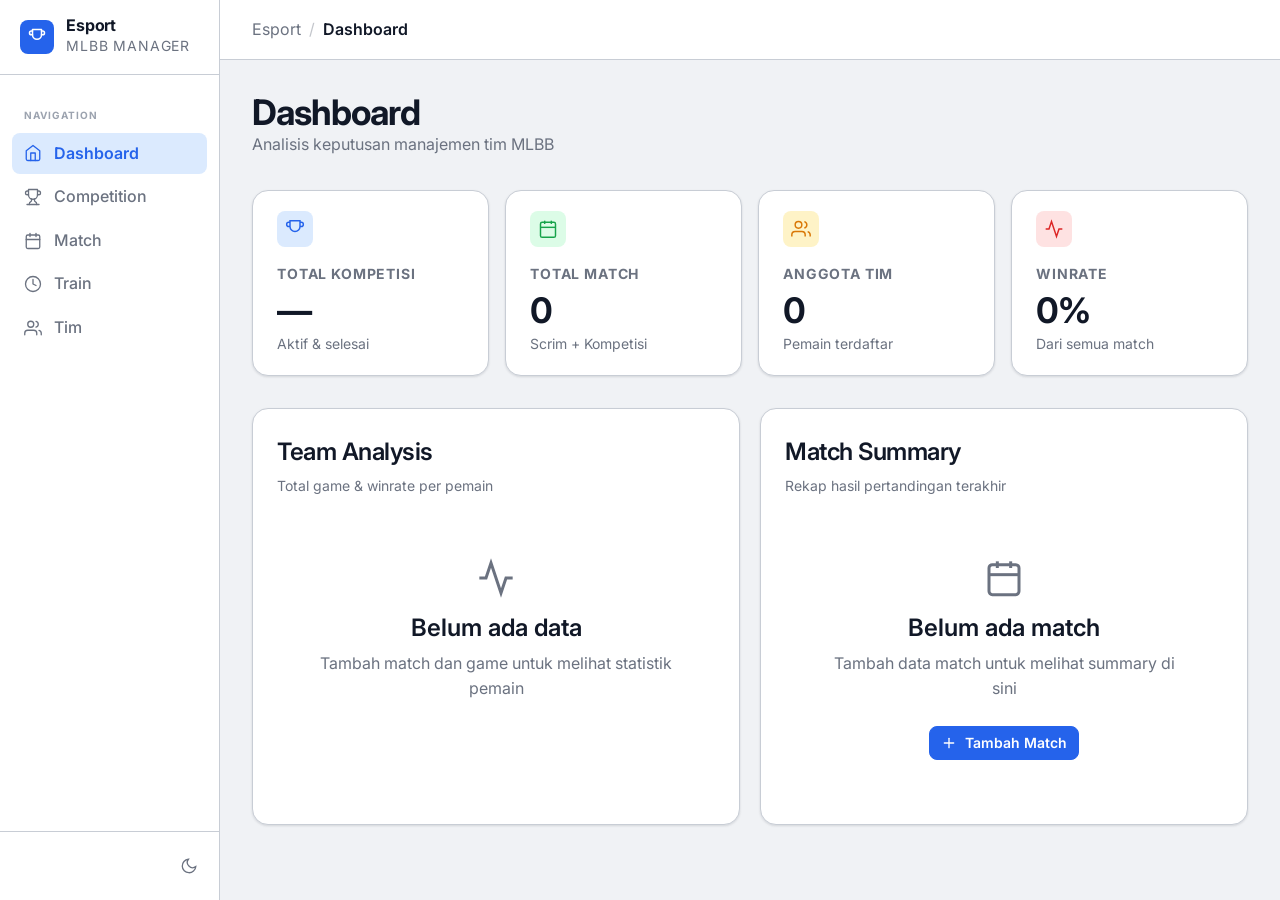
==== commit 9e13ad83: "Update" ====
--- a/index.html
+++ b/index.html
@@ -42,7 +42,7 @@
         </svg>
         Dashboard
       </a>
-      <a href="tournament.html" class="nav-item" data-page="tournament.html">
+      <a href="competition.html" class="nav-item" data-page="competition.html">
         <svg viewBox="0 0 24 24">
           <path d="M6 9H4.5a2.5 2.5 0 0 1 0-5H6"/>
           <path d="M18 9h1.5a2.5 2.5 0 0 0 0-5H18"/>
@@ -51,7 +51,7 @@
           <path d="M14 14.66V17c0 .55.47.98.97 1.21C16.15 18.75 17 20.24 17 22"/>
           <path d="M18 2H6v7a6 6 0 0 0 12 0V2z"/>
         </svg>
-        Tournament
+        Competition
       </a>
       <a href="match.html" class="nav-item" data-page="match.html">
         <svg viewBox="0 0 24 24">
@@ -128,8 +128,8 @@
               <path d="M18 2H6v7a6 6 0 0 0 12 0V2z"/>
             </svg>
           </div>
-          <div class="kpi-label">Total Turnamen</div>
-          <div class="kpi-value" id="kpiTournament">—</div>
+          <div class="kpi-label">Total Kompetisi</div>
+          <div class="kpi-value" id="kpiKompetisi">—</div>
           <div class="kpi-sub">Aktif &amp; selesai</div>
         </div>
         <div class="kpi-card">
@@ -143,7 +143,7 @@
           </div>
           <div class="kpi-label">Total Match</div>
           <div class="kpi-value" id="kpiMatch">—</div>
-          <div class="kpi-sub">Scrim + Tournament</div>
+          <div class="kpi-sub">Scrim + Kompetisi</div>
         </div>
         <div class="kpi-card">
           <div class="kpi-icon yellow">
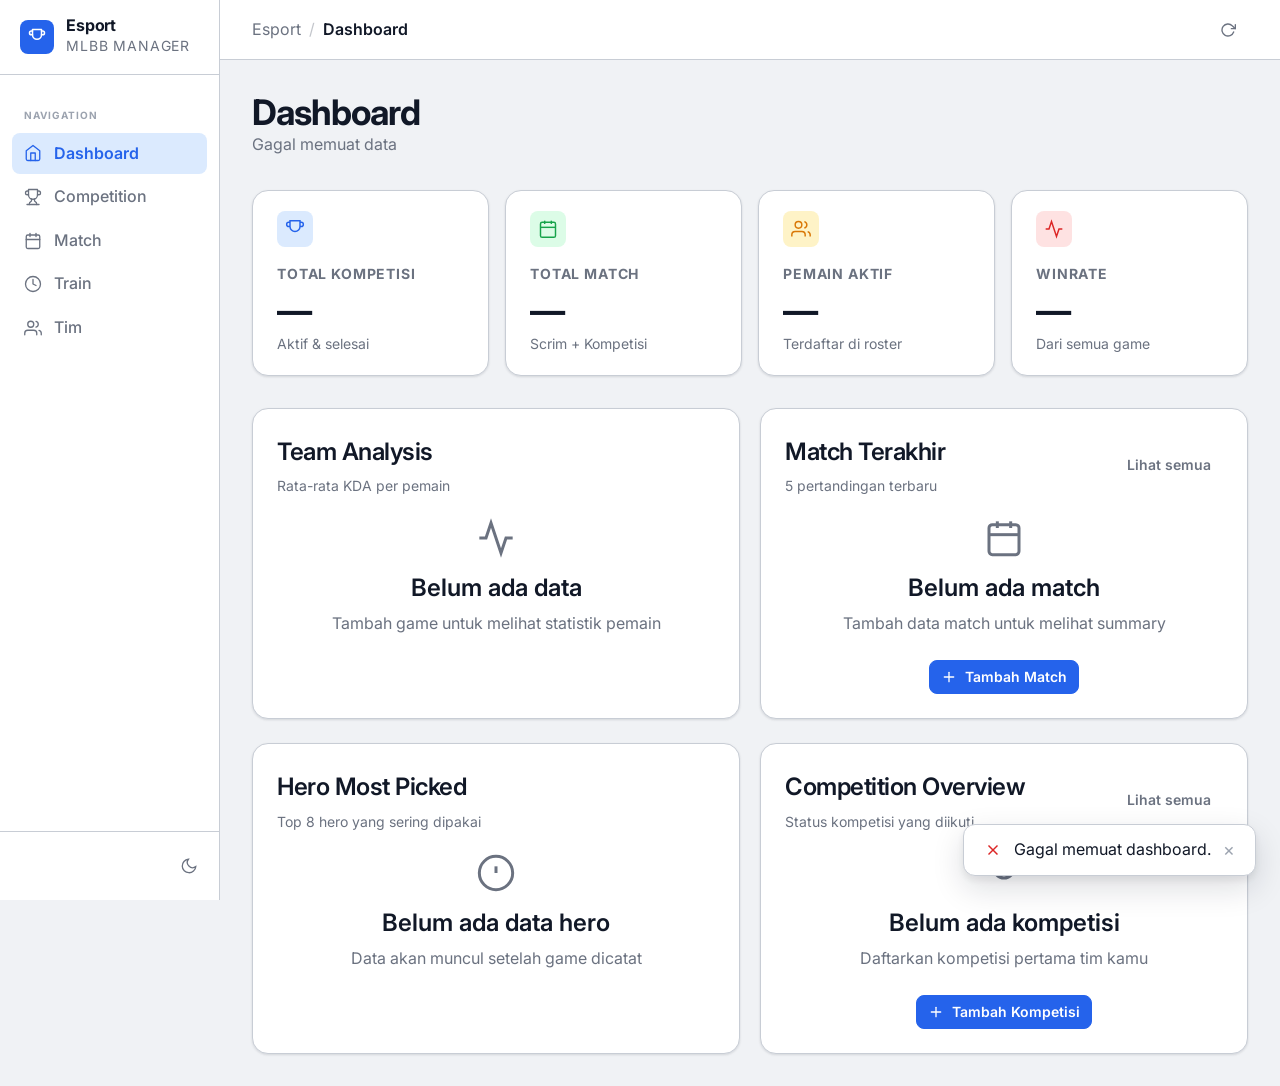
==== commit e6e9f5f2: "feat: sync team page to players schema + full dashboard with real DB data" ====
--- a/index.html
+++ b/index.html
@@ -8,10 +8,8 @@
 <link rel="preconnect" href="https://fonts.gstatic.com" crossorigin>
 <link href="https://fonts.googleapis.com/css2?family=Inter:wght@300..800&display=swap" rel="stylesheet">
 <link rel="stylesheet" href="css/style.css"/>
-
 <script src="js/global.js" defer></script>
 <script src="js/index.js" defer></script>
-
 </head>
 <body>
 <div class="app-layout">
@@ -24,7 +22,7 @@
         <svg viewBox="0 0 24 24">
           <path d="M6 9H4.5a2.5 2.5 0 0 1 0-5H6"/>
           <path d="M18 9h1.5a2.5 2.5 0 0 0 0-5H18"/>
-          <path d="M18 2H6v7a6 6 0 0 0 12 0V2z"/>          
+          <path d="M18 2H6v7a6 6 0 0 0 12 0V2z"/>
         </svg>
       </div>
       <div>
@@ -32,89 +30,59 @@
         <div class="sidebar-logo-sub">MLBB Manager</div>
       </div>
     </div>
-
     <div class="sidebar-nav">
       <div class="nav-section-label">Navigation</div>
       <a href="index.html" class="nav-item active" data-page="index.html">
-        <svg viewBox="0 0 24 24">
-          <path d="M3 9l9-7 9 7v11a2 2 0 0 1-2 2H5a2 2 0 0 1-2-2z"/>
-          <polyline points="9 22 9 12 15 12 15 22"/>
-        </svg>
+        <svg viewBox="0 0 24 24"><path d="M3 9l9-7 9 7v11a2 2 0 0 1-2 2H5a2 2 0 0 1-2-2z"/><polyline points="9 22 9 12 15 12 15 22"/></svg>
         Dashboard
       </a>
       <a href="competition.html" class="nav-item" data-page="competition.html">
-        <svg viewBox="0 0 24 24">
-          <path d="M6 9H4.5a2.5 2.5 0 0 1 0-5H6"/>
-          <path d="M18 9h1.5a2.5 2.5 0 0 0 0-5H18"/>
-          <path d="M4 22h16"/>
-          <path d="M10 14.66V17c0 .55-.47.98-.97 1.21C7.85 18.75 7 20.24 7 22"/>
-          <path d="M14 14.66V17c0 .55.47.98.97 1.21C16.15 18.75 17 20.24 17 22"/>
-          <path d="M18 2H6v7a6 6 0 0 0 12 0V2z"/>
-        </svg>
+        <svg viewBox="0 0 24 24"><path d="M6 9H4.5a2.5 2.5 0 0 1 0-5H6"/><path d="M18 9h1.5a2.5 2.5 0 0 0 0-5H18"/><path d="M4 22h16"/><path d="M10 14.66V17c0 .55-.47.98-.97 1.21C7.85 18.75 7 20.24 7 22"/><path d="M14 14.66V17c0 .55.47.98.97 1.21C16.15 18.75 17 20.24 17 22"/><path d="M18 2H6v7a6 6 0 0 0 12 0V2z"/></svg>
         Competition
       </a>
       <a href="match.html" class="nav-item" data-page="match.html">
-        <svg viewBox="0 0 24 24">
-          <rect x="3" y="4" width="18" height="18" rx="2" ry="2"/>
-          <line x1="16" y1="2" x2="16" y2="6"/>
-          <line x1="8" y1="2" x2="8" y2="6"/>
-          <line x1="3" y1="10" x2="21" y2="10"/>
-        </svg>
+        <svg viewBox="0 0 24 24"><rect x="3" y="4" width="18" height="18" rx="2" ry="2"/><line x1="16" y1="2" x2="16" y2="6"/><line x1="8" y1="2" x2="8" y2="6"/><line x1="3" y1="10" x2="21" y2="10"/></svg>
         Match
       </a>
       <a href="train.html" class="nav-item" data-page="train.html">
-        <svg viewBox="0 0 24 24">
-          <circle cx="12" cy="12" r="10"/>
-          <polyline points="12 6 12 12 16 14"/>
-        </svg>
+        <svg viewBox="0 0 24 24"><circle cx="12" cy="12" r="10"/><polyline points="12 6 12 12 16 14"/></svg>
         Train
       </a>
       <a href="team.html" class="nav-item" data-page="team.html">
-        <svg viewBox="0 0 24 24">
-          <path d="M17 21v-2a4 4 0 0 0-4-4H5a4 4 0 0 0-4 4v2"/>
-          <circle cx="9" cy="7" r="4"/>
-          <path d="M23 21v-2a4 4 0 0 0-3-3.87"/>
-          <path d="M16 3.13a4 4 0 0 1 0 7.75"/>
-        </svg>
+        <svg viewBox="0 0 24 24"><path d="M17 21v-2a4 4 0 0 0-4-4H5a4 4 0 0 0-4 4v2"/><circle cx="9" cy="7" r="4"/><path d="M23 21v-2a4 4 0 0 0-3-3.87"/><path d="M16 3.13a4 4 0 0 1 0 7.75"/></svg>
         Tim
       </a>
     </div>
-
     <div class="sidebar-footer">
-      <button
-        class="theme-toggle"
-        id="themeToggle"
-        aria-label="Toggle theme"
-      >
-        <svg viewBox="0 0 24 24">
-          <circle cx="12" cy="12" r="5"/>
-          <path d="M12 1v2M12 21v2M4.22 4.22l1.42 1.42M18.36 18.36l1.42 1.42M1 12h2M21 12h2M4.22 19.78l1.42-1.42M18.36 5.64l1.42-1.42"/>
-        </svg>
+      <button class="theme-toggle" id="themeToggle" aria-label="Toggle theme">
+        <svg viewBox="0 0 24 24"><circle cx="12" cy="12" r="5"/><path d="M12 1v2M12 21v2M4.22 4.22l1.42 1.42M18.36 18.36l1.42 1.42M1 12h2M21 12h2M4.22 19.78l1.42-1.42M18.36 5.64l1.42-1.42"/></svg>
       </button>
     </div>
   </nav>
 
   <div class="main-wrapper">
-
     <header class="topbar">
       <div class="topbar-breadcrumb">
         <button class="menu-toggle" id="menuToggle">
-          <svg viewBox="0 0 24 24">
-            <line x1="3" y1="6" x2="21" y2="6"/>
-            <line x1="3" y1="12" x2="21" y2="12"/>
-            <line x1="3" y1="18" x2="21" y2="18"/>
+          <svg viewBox="0 0 24 24"><line x1="3" y1="6" x2="21" y2="6"/><line x1="3" y1="12" x2="21" y2="12"/><line x1="3" y1="18" x2="21" y2="18"/></svg>
+        </button>
+        <span>Esport</span><span class="sep">/</span><span class="current">Dashboard</span>
+      </div>
+      <div class="topbar-actions">
+        <button class="btn btn-sm btn-ghost" id="refreshBtn" title="Refresh data">
+          <svg viewBox="0 0 24 24" style="width:16px;height:16px">
+            <polyline points="23 4 23 10 17 10"/>
+            <path d="M20.49 15a9 9 0 1 1-2.12-9.36L23 10"/>
           </svg>
         </button>
-        <span>Esport</span><span class="sep">/</span><span class="current">Dashboard</span>
       </div>
     </header>
 
     <main class="page-content">
-
       <div class="page-header">
         <div>
           <h1 class="page-title">Dashboard</h1>
-          <p class="page-sub">Analisis keputusan manajemen tim MLBB</p>
+          <p class="page-sub" id="lastUpdated">Memuat data…</p>
         </div>
       </div>
 
@@ -122,24 +90,15 @@
       <div class="kpi-grid">
         <div class="kpi-card">
           <div class="kpi-icon blue">
-            <svg viewBox="0 0 24 24">
-              <path d="M6 9H4.5a2.5 2.5 0 0 1 0-5H6"/>
-              <path d="M18 9h1.5a2.5 2.5 0 0 0 0-5H18"/>
-              <path d="M18 2H6v7a6 6 0 0 0 12 0V2z"/>
-            </svg>
+            <svg viewBox="0 0 24 24"><path d="M6 9H4.5a2.5 2.5 0 0 1 0-5H6"/><path d="M18 9h1.5a2.5 2.5 0 0 0 0-5H18"/><path d="M18 2H6v7a6 6 0 0 0 12 0V2z"/></svg>
           </div>
           <div class="kpi-label">Total Kompetisi</div>
           <div class="kpi-value" id="kpiKompetisi">—</div>
-          <div class="kpi-sub">Aktif &amp; selesai</div>
+          <div class="kpi-sub" id="kpiKompetiSub">Aktif &amp; selesai</div>
         </div>
         <div class="kpi-card">
           <div class="kpi-icon green">
-            <svg viewBox="0 0 24 24">
-              <rect x="3" y="4" width="18" height="18" rx="2"/>
-              <line x1="16" y1="2" x2="16" y2="6"/>
-              <line x1="8" y1="2" x2="8" y2="6"/>
-              <line x1="3" y1="10" x2="21" y2="10"/>
-            </svg>
+            <svg viewBox="0 0 24 24"><rect x="3" y="4" width="18" height="18" rx="2"/><line x1="16" y1="2" x2="16" y2="6"/><line x1="8" y1="2" x2="8" y2="6"/><line x1="3" y1="10" x2="21" y2="10"/></svg>
           </div>
           <div class="kpi-label">Total Match</div>
           <div class="kpi-value" id="kpiMatch">—</div>
@@ -147,81 +106,112 @@
         </div>
         <div class="kpi-card">
           <div class="kpi-icon yellow">
-            <svg viewBox="0 0 24 24">
-              <path d="M17 21v-2a4 4 0 0 0-4-4H5a4 4 0 0 0-4 4v2"/>
-              <circle cx="9" cy="7" r="4"/>
-              <path d="M23 21v-2a4 4 0 0 0-3-3.87"/>
-              <path d="M16 3.13a4 4 0 0 1 0 7.75"/>
-            </svg>
-          </div>
-          <div class="kpi-label">Anggota Tim</div>
+            <svg viewBox="0 0 24 24"><path d="M17 21v-2a4 4 0 0 0-4-4H5a4 4 0 0 0-4 4v2"/><circle cx="9" cy="7" r="4"/><path d="M23 21v-2a4 4 0 0 0-3-3.87"/><path d="M16 3.13a4 4 0 0 1 0 7.75"/></svg>
+          </div>
+          <div class="kpi-label">Pemain Aktif</div>
           <div class="kpi-value" id="kpiTeam">—</div>
-          <div class="kpi-sub">Pemain terdaftar</div>
+          <div class="kpi-sub">Terdaftar di roster</div>
         </div>
         <div class="kpi-card">
           <div class="kpi-icon red">
-            <svg viewBox="0 0 24 24">
-              <polyline points="22 12 18 12 15 21 9 3 6 12 2 12"/>
-            </svg>
+            <svg viewBox="0 0 24 24"><polyline points="22 12 18 12 15 21 9 3 6 12 2 12"/></svg>
           </div>
           <div class="kpi-label">Winrate</div>
           <div class="kpi-value" id="kpiWinrate">—</div>
-          <div class="kpi-sub">Dari semua match</div>
-        </div>
-      </div>
-
-      <!-- Dashboard Analytics Grid -->
+          <div class="kpi-sub">Dari semua game</div>
+        </div>
+      </div>
+
+      <!-- Row 2: Team Analysis + Match Summary -->
       <div class="grid-2">
 
+        <!-- Team Analysis -->
         <div class="card">
           <div class="card-header">
             <div>
               <div class="section-title">Team Analysis</div>
-              <div class="section-sub">Total game &amp; winrate per pemain</div>
-            </div>
-          </div>
-          
-          <div class="empty-state">                       
-            <svg viewBox="0 0 24 24">
-              <polyline points="22 12 18 12 15 21 9 3 6 12 2 12"/>
-            </svg>            
-            <h3>Belum ada data</h3>
-            <p>Tambah match dan game untuk melihat statistik pemain</p>            
-          </div>
-        </div>
-
-        <div class="card">
-          <div class="card-header">
-            <div>
-              <div class="section-title">Match Summary</div>
-              <div class="section-sub">Rekap hasil pertandingan terakhir</div>
-            </div>
-          </div>
-          
-          <div class="empty-state">            
-            <svg viewBox="0 0 24 24">
-              <rect x="3" y="4" width="18" height="18" rx="2"/>
-              <line x1="16" y1="2" x2="16" y2="6"/>
-              <line x1="8" y1="2" x2="8" y2="6"/>
-              <line x1="3" y1="10" x2="21" y2="10"/>
-            </svg>            
-            <h3>Belum ada match</h3>
-            <p>Tambah data match untuk melihat summary di sini</p>
-            <a href="match.html" class="btn btn-primary btn-sm">
-              <svg viewBox="0 0 24 24">
-                <line x1="12" y1="5" x2="12" y2="19"/>
-                <line x1="5" y1="12" x2="19" y2="12"/>
-              </svg>
-              Tambah Match
-            </a>            
-          </div>
-        </div>
-      </div>
+              <div class="section-sub">Rata-rata KDA per pemain</div>
+            </div>
+          </div>
+          <div id="teamAnalysis">
+            <div class="empty-state">
+              <svg viewBox="0 0 24 24"><polyline points="22 12 18 12 15 21 9 3 6 12 2 12"/></svg>
+              <h3>Belum ada data</h3>
+              <p>Tambah game untuk melihat statistik pemain</p>
+            </div>
+          </div>
+        </div>
+
+        <!-- Match Summary -->
+        <div class="card">
+          <div class="card-header">
+            <div>
+              <div class="section-title">Match Terakhir</div>
+              <div class="section-sub">5 pertandingan terbaru</div>
+            </div>
+            <a href="match.html" class="btn btn-sm btn-ghost">Lihat semua</a>
+          </div>
+          <div id="matchSummary">
+            <div class="empty-state">
+              <svg viewBox="0 0 24 24"><rect x="3" y="4" width="18" height="18" rx="2"/><line x1="16" y1="2" x2="16" y2="6"/><line x1="8" y1="2" x2="8" y2="6"/><line x1="3" y1="10" x2="21" y2="10"/></svg>
+              <h3>Belum ada match</h3>
+              <p>Tambah data match untuk melihat summary</p>
+              <a href="match.html" class="btn btn-primary btn-sm">
+                <svg viewBox="0 0 24 24"><line x1="12" y1="5" x2="12" y2="19"/><line x1="5" y1="12" x2="19" y2="12"/></svg>
+                Tambah Match
+              </a>
+            </div>
+          </div>
+        </div>
+      </div>
+
+      <!-- Row 3: Hero Picks + Competition Status -->
+      <div class="grid-2" style="margin-top:1.5rem">
+
+        <!-- Hero Most Picked -->
+        <div class="card">
+          <div class="card-header">
+            <div>
+              <div class="section-title">Hero Most Picked</div>
+              <div class="section-sub">Top 8 hero yang sering dipakai</div>
+            </div>
+          </div>
+          <div id="heroPicks">
+            <div class="empty-state">
+              <svg viewBox="0 0 24 24"><circle cx="12" cy="12" r="10"/><line x1="12" y1="8" x2="12" y2="12"/><line x1="12" y1="16" x2="12.01" y2="16"/></svg>
+              <h3>Belum ada data hero</h3>
+              <p>Data akan muncul setelah game dicatat</p>
+            </div>
+          </div>
+        </div>
+
+        <!-- Competition Overview -->
+        <div class="card">
+          <div class="card-header">
+            <div>
+              <div class="section-title">Competition Overview</div>
+              <div class="section-sub">Status kompetisi yang diikuti</div>
+            </div>
+            <a href="competition.html" class="btn btn-sm btn-ghost">Lihat semua</a>
+          </div>
+          <div id="compOverview">
+            <div class="empty-state">
+              <svg viewBox="0 0 24 24"><path d="M6 9H4.5a2.5 2.5 0 0 1 0-5H6"/><path d="M18 9h1.5a2.5 2.5 0 0 0 0-5H18"/><path d="M18 2H6v7a6 6 0 0 0 12 0V2z"/></svg>
+              <h3>Belum ada kompetisi</h3>
+              <p>Daftarkan kompetisi pertama tim kamu</p>
+              <a href="competition.html" class="btn btn-primary btn-sm">
+                <svg viewBox="0 0 24 24"><line x1="12" y1="5" x2="12" y2="19"/><line x1="5" y1="12" x2="19" y2="12"/></svg>
+                Tambah Kompetisi
+              </a>
+            </div>
+          </div>
+        </div>
+      </div>
+
     </main>
   </div>
 </div>
 
 <div class="toast-container" id="toastContainer"></div>
-
 </body>
 </html>
--- a/css/style.css
+++ b/css/style.css
@@ -657,6 +657,30 @@
   background: var(--color-surface-2);
 }
 
+/* Table toolbar: search + filters */
+.table-toolbar {
+  display: flex;
+  justify-content: space-between;
+  align-items: center;
+  gap: 0.75rem;
+  margin-bottom: 0.75rem;
+}
+
+.table-toolbar-left,
+.table-toolbar-right {
+  display: flex;
+  align-items: center;
+  gap: 0.5rem;
+}
+
+.table-search-input {
+  max-width: 260px;
+}
+
+.table-filter-select {
+  min-width: 150px;
+}
+
 /* ============================================================
    ACTIONS ROW
    ============================================================ */
@@ -1064,6 +1088,41 @@
 }
 
 /* ============================================================
+   LINKS
+   ============================================================ */
+
+.link-primary {
+  color: var(--color-primary);
+  font-weight: 500;
+  text-decoration: none;
+  border-bottom: 1px solid transparent;
+  transition: color var(--transition-interactive),
+              border-color var(--transition-interactive);
+}
+
+.link-primary:hover {
+  color: var(--color-primary-hover);
+  border-bottom-color: var(--color-primary-hover);
+}
+
+.link-primary:active {
+  color: var(--color-primary-active);
+}
+
+/* Link muted — untuk teks sekunder */
+.link-muted {
+  color: var(--color-text-muted);
+  font-weight: 400;
+  text-decoration: none;
+  border-bottom: 1px solid transparent;
+}
+
+.link-muted:hover {
+  color: var(--color-text);
+  border-bottom-color: var(--color-border);
+}
+
+/* ============================================================
    KPI CARDS
    ============================================================ */
 .kpi-grid {
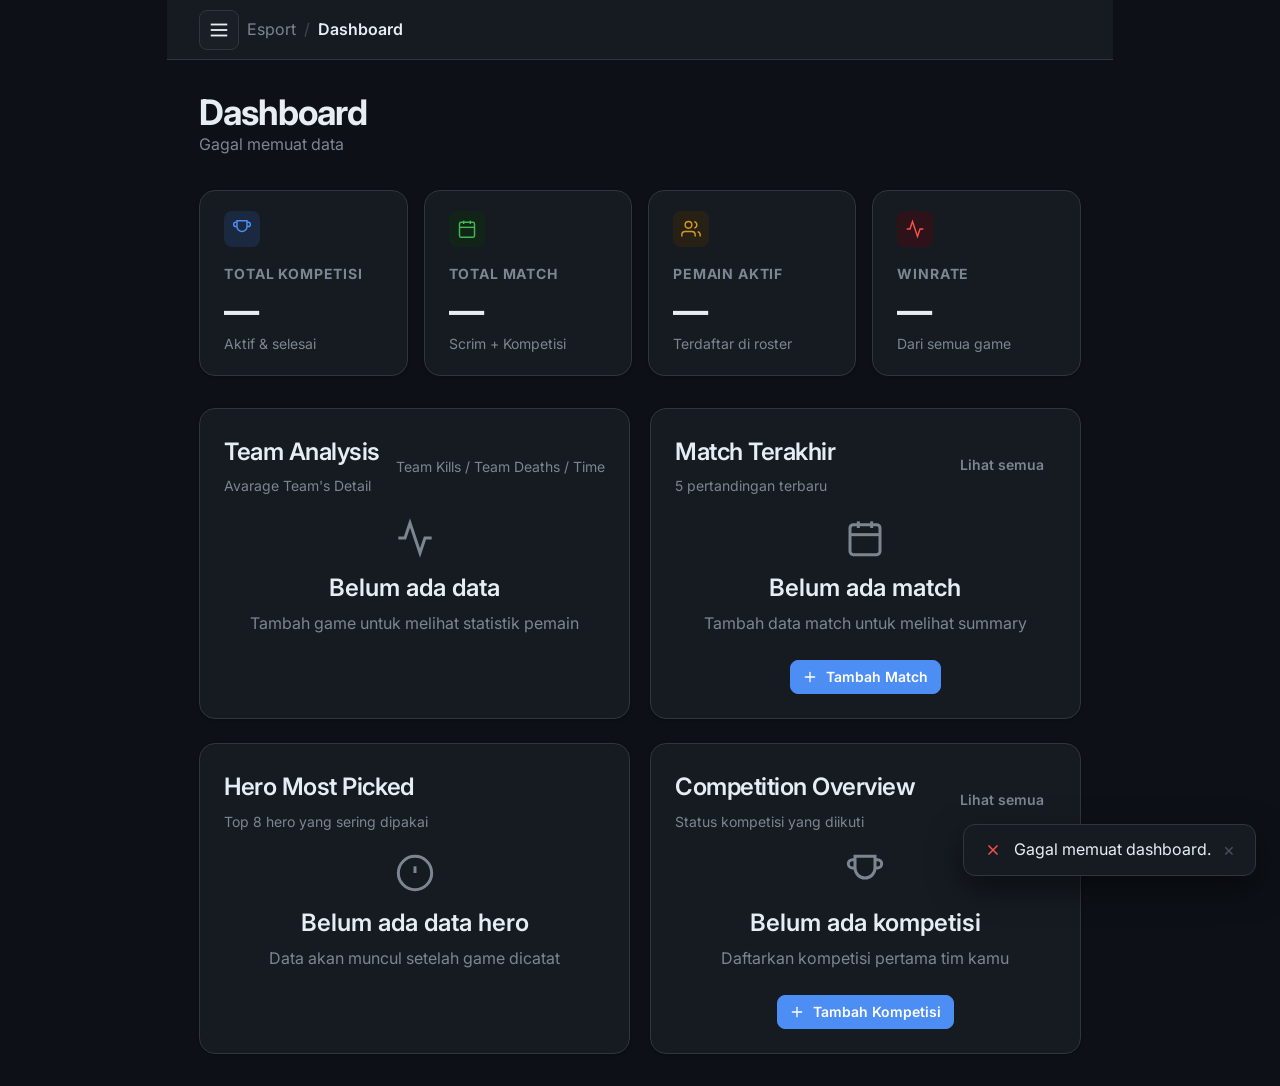
==== commit 93e4c6ff: "Big Update" ====
--- a/index.html
+++ b/index.html
@@ -1,18 +1,18 @@
 <!DOCTYPE html>
-<html lang="id">
+<html lang="id" data-theme="dark">
 <head>
-<meta charset="UTF-8"/>
-<meta name="viewport" content="width=device-width, initial-scale=1.0"/>
-<title>Dashboard — Esport</title>
-<link rel="preconnect" href="https://fonts.googleapis.com">
-<link rel="preconnect" href="https://fonts.gstatic.com" crossorigin>
-<link href="https://fonts.googleapis.com/css2?family=Inter:wght@300..800&display=swap" rel="stylesheet">
-<link rel="stylesheet" href="css/style.css"/>
-<script src="js/global.js" defer></script>
-<script src="js/index.js" defer></script>
+  <meta charset="UTF-8"/>
+  <meta name="viewport" content="width=device-width, initial-scale=1.0"/>
+  <title>Dashboard — Esport</title>
+  <link rel="preconnect" href="https://fonts.googleapis.com">
+  <link rel="preconnect" href="https://fonts.gstatic.com" crossorigin>
+  <link href="https://fonts.googleapis.com/css2?family=Inter:wght@300..800&display=swap" rel="stylesheet">
+  <link rel="stylesheet" href="css/style.css"/>
+  <script src="js/global.js" defer></script>
+  <script src="js/index.js" defer></script>
 </head>
 <body>
-<div class="app-layout">
+<div class="app-layout sidebar-float">
 
   <div class="sidebar-overlay" id="sidebarOverlay"></div>
 
@@ -32,7 +32,7 @@
     </div>
     <div class="sidebar-nav">
       <div class="nav-section-label">Navigation</div>
-      <a href="index.html" class="nav-item active" data-page="index.html">
+      <a href="index.html" class="nav-item" data-page="index.html">
         <svg viewBox="0 0 24 24"><path d="M3 9l9-7 9 7v11a2 2 0 0 1-2 2H5a2 2 0 0 1-2-2z"/><polyline points="9 22 9 12 15 12 15 22"/></svg>
         Dashboard
       </a>
@@ -53,6 +53,7 @@
         Tim
       </a>
     </div>
+
     <div class="sidebar-footer">
       <button class="theme-toggle" id="themeToggle" aria-label="Toggle theme">
         <svg viewBox="0 0 24 24"><circle cx="12" cy="12" r="5"/><path d="M12 1v2M12 21v2M4.22 4.22l1.42 1.42M18.36 18.36l1.42 1.42M1 12h2M21 12h2M4.22 19.78l1.42-1.42M18.36 5.64l1.42-1.42"/></svg>
@@ -63,18 +64,12 @@
   <div class="main-wrapper">
     <header class="topbar">
       <div class="topbar-breadcrumb">
-        <button class="menu-toggle" id="menuToggle">
+        <button class="menu-toggle" id="menuToggle" aria-label="Toggle navigation">
           <svg viewBox="0 0 24 24"><line x1="3" y1="6" x2="21" y2="6"/><line x1="3" y1="12" x2="21" y2="12"/><line x1="3" y1="18" x2="21" y2="18"/></svg>
         </button>
-        <span>Esport</span><span class="sep">/</span><span class="current">Dashboard</span>
-      </div>
-      <div class="topbar-actions">
-        <button class="btn btn-sm btn-ghost" id="refreshBtn" title="Refresh data">
-          <svg viewBox="0 0 24 24" style="width:16px;height:16px">
-            <polyline points="23 4 23 10 17 10"/>
-            <path d="M20.49 15a9 9 0 1 1-2.12-9.36L23 10"/>
-          </svg>
-        </button>
+        <a href="index.html">Esport</a>
+        <span class="sep">/</span>
+        <a href="index.html" class="current">Dashboard</a>
       </div>
     </header>
 
@@ -124,13 +119,21 @@
 
       <!-- Row 2: Team Analysis + Match Summary -->
       <div class="grid-2">
-
-        <!-- Team Analysis -->
         <div class="card">
           <div class="card-header">
             <div>
               <div class="section-title">Team Analysis</div>
-              <div class="section-sub">Rata-rata KDA per pemain</div>
+              <div class="section-sub">Avarage Team's Detail</div>
+            </div>
+            <div>              
+              <div class="section-sub">
+                <span>Team Kills</span>
+                <span>/</span>
+                <span>Team Deaths</span>
+                <span>/</span>
+                <span>Time</span>
+              </div>
+              <div id="teamAvgSummary" class="team-avg-summary"></div>
             </div>
           </div>
           <div id="teamAnalysis">
@@ -142,7 +145,6 @@
           </div>
         </div>
 
-        <!-- Match Summary -->
         <div class="card">
           <div class="card-header">
             <div>
@@ -167,8 +169,6 @@
 
       <!-- Row 3: Hero Picks + Competition Status -->
       <div class="grid-2" style="margin-top:1.5rem">
-
-        <!-- Hero Most Picked -->
         <div class="card">
           <div class="card-header">
             <div>
@@ -185,7 +185,6 @@
           </div>
         </div>
 
-        <!-- Competition Overview -->
         <div class="card">
           <div class="card-header">
             <div>
--- a/css/style.css
+++ b/css/style.css
@@ -9,9 +9,8 @@
    BASE RESET
    ============================================================ */
 html, body {
-  overflow-x: auto;
-  overflow-y: auto;
-  max-width: 100%;
+  display: flex;
+  justify-content: center;
 }
 
 /* ============================================================
@@ -86,12 +85,21 @@
   --space-16: 4rem;
 
   /* Layout */
-  --content-default: 1200px;
+  --content-default: 2048px;
   --sidebar-width:   220px;
   --topbar-height:   60px;
 
   /* Font */
   --font-body: 'Inter', 'Segoe UI', system-ui, sans-serif;
+
+  /* Detail table (lebih cerah dari main table) */
+  --detail-table-bg:        #f0f6ff;
+  --detail-table-head-bg:   #dbeafe;
+  --detail-table-head-text: #1e40af;
+  --detail-table-border:    #bfdbfe;
+  --detail-table-row-hover: #e0edff;
+  --detail-table-text:      #1e3a5f;
+  --detail-row-stripe:      #e8f0fe;
 }
 
 /* ============================================================
@@ -134,6 +142,15 @@
   --shadow-sm: 0 1px 3px rgba(0, 0, 0, 0.3);
   --shadow-md: 0 4px 12px rgba(0, 0, 0, 0.4);
   --shadow-lg: 0 12px 32px rgba(0, 0, 0, 0.5);
+
+  /* Detail table — dark mode: subtle teal/blue tint lebih terang dari surface */
+  --detail-table-bg:        #1a2535;
+  --detail-table-head-bg:   #1e3a5f;
+  --detail-table-head-text: #93c5fd;
+  --detail-table-border:    #2d4a72;
+  --detail-table-row-hover: #1e3050;
+  --detail-table-text:      #bfdbfe;
+  --detail-row-stripe:      #1c2e48;
 }
 
 /* Auto-apply dark tokens when no explicit [data-theme] set */
@@ -223,7 +240,6 @@
 /* ============================================================
    UTILITY — VISIBILITY
    ============================================================ */
-/* Single source of truth — removed duplicate from HTML <style> block */
 .hidden,
 .is-hidden {
   display: none !important;
@@ -397,10 +413,10 @@
 }
 
 /* ---- Main Wrapper ---- */
-.main-wrapper {
+.main-wrapper {  
   margin-left: var(--sidebar-width);
   min-width: 0;
-  width: calc(100% - var(--sidebar-width));
+  max-width: 2048;
 }
 
 /* ---- Topbar ---- */
@@ -604,6 +620,29 @@
   min-height: 30px;
 }
 
+/* ---- btn-detail: biru transparan — highlight Detail game ---- */
+.btn-detail {
+  background: var(--color-primary-highlight);
+  color: var(--color-primary);
+  border-color: var(--color-primary);
+}
+
+.btn-detail:hover {
+  background: var(--color-primary);
+  color: #fff;
+  transform: translateY(-1px);
+}
+
+.btn-detail.is-open {
+  background: var(--color-primary);
+  color: #fff;
+  border-color: var(--color-primary-active);
+}
+
+.btn-detail.is-open:hover {
+  background: var(--color-primary-hover);
+}
+
 /* ============================================================
    TABLE
    ============================================================ */
@@ -679,6 +718,135 @@
 
 .table-filter-select {
   min-width: 150px;
+}
+
+#teamAnalysis table td.kda-cell {
+  text-align: center;               /* fallback */
+}
+
+#teamAnalysis table td.kda-cell {
+  display: flex;
+  justify-content: center;
+  align-items: center;
+  gap: 4px;                         /* jarak antar badge dan '/' */
+}
+
+/* ============================================================
+   DETAIL TABLE — Player stats per game (lebih cerah / tinted)
+   ============================================================ */
+
+/* Row expand container — sisipkan setelah <tr> game */
+.detail-row td {
+  padding: 0;
+  border-bottom: 2px solid var(--detail-table-border);
+  background: transparent;
+}
+
+.detail-row td:hover {
+  background: transparent !important;
+}
+
+/* Wrapper dalam detail-row */
+.detail-inner {
+  padding: var(--space-3) var(--space-5) var(--space-5);
+  background: var(--detail-table-bg);
+  border-top: 2px solid var(--detail-table-border);
+  animation: detailSlideDown 0.18s cubic-bezier(0.16,1,0.3,1);
+}
+
+@keyframes detailSlideDown {
+  from { opacity: 0; transform: translateY(-6px); }
+  to   { opacity: 1; transform: translateY(0); }
+}
+
+.detail-label {
+  font-size: var(--text-xs);
+  font-weight: 700;
+  letter-spacing: 0.08em;
+  text-transform: uppercase;
+  color: var(--detail-table-head-text);
+  margin-bottom: var(--space-3);
+  display: flex;
+  align-items: center;
+  gap: var(--space-2);
+}
+
+.detail-label::before {
+  content: '';
+  display: inline-block;
+  width: 3px;
+  height: 14px;
+  background: var(--color-primary);
+  border-radius: 2px;
+}
+
+/* Detail table: cerah dengan warna biru/teal */
+.table-detail {
+  width: 100%;
+  border-collapse: collapse;
+  font-size: var(--text-xs);
+  background: var(--detail-table-bg);
+  border-radius: var(--radius-lg);
+  overflow: hidden;
+  box-shadow: 0 2px 8px rgba(37,99,235,0.08);
+}
+
+.table-detail thead {
+  background: var(--detail-table-head-bg);
+}
+
+.table-detail thead th {
+  padding: var(--space-2) var(--space-4);
+  font-size: 10px;
+  font-weight: 800;
+  letter-spacing: 0.1em;
+  text-transform: uppercase;
+  color: var(--detail-table-head-text);
+  text-align: left;
+  white-space: nowrap;
+  border-bottom: 1px solid var(--detail-table-border);
+}
+
+.table-detail tbody tr {
+  transition: background var(--transition-interactive);
+}
+
+.table-detail tbody tr:nth-child(odd) {
+  background: var(--detail-table-bg);
+}
+
+.table-detail tbody tr:nth-child(even) {
+  background: var(--detail-row-stripe);
+}
+
+.table-detail tbody tr:hover {
+  background: var(--detail-table-row-hover) !important;
+}
+
+.table-detail tbody td {
+  padding: var(--space-2) var(--space-4);
+  color: var(--detail-table-text);
+  border-bottom: 1px solid var(--detail-table-border);
+  font-variant-numeric: tabular-nums lining-nums;
+  vertical-align: middle;
+}
+
+.table-detail tbody tr:last-child td {
+  border-bottom: none;
+}
+
+/* KDA badge dalam detail table */
+.kda-high   { color: var(--color-success); font-weight: 700; }
+.kda-mid    { color: var(--color-warning); font-weight: 600; }
+.kda-low    { color: var(--color-error);   font-weight: 500; }
+
+/* Empty detail */
+.detail-empty {
+  text-align: center;
+  padding: var(--space-4);
+  color: var(--color-text-muted);
+  font-size: var(--text-xs);
+  font-style: italic;
 }
 
 /* ============================================================
@@ -731,7 +899,6 @@
 /* ============================================================
    FORM — LAYOUT & COMPONENTS
    ============================================================ */
-/* ---- Form layout helpers ---- */
 .form-stack {
   display: grid;
   gap: var(--space-4);
@@ -789,7 +956,6 @@
   flex-wrap: wrap;
 }
 
-/* ---- Form card & section ---- */
 .form-card {
   max-width: 640px;
 }
@@ -809,7 +975,6 @@
   border-bottom: 1px solid var(--color-border);
 }
 
-/* ---- Form group ---- */
 .form-group {
   margin-bottom: var(--space-5);
   display: flex;
@@ -817,7 +982,6 @@
   gap: var(--space-2);
 }
 
-/* ---- Form label ---- */
 .form-label {
   display: block;
   font-size: var(--text-sm);
@@ -832,7 +996,6 @@
   font-size: var(--text-xs);
 }
 
-/* ---- Form controls ---- */
 .form-input,
 .form-select {
   width: 100%;
@@ -856,7 +1019,6 @@
   color: var(--color-text-faint);
 }
 
-/* (sambungan — .form-select specific styles) */
 .form-select {
   cursor: pointer;
   appearance: none;
@@ -866,7 +1028,6 @@
   padding-right: 40px;
 }
 
-/* ---- Grid helpers ---- */
 .grid-2 {
   display: grid;
   grid-template-columns: 1fr 1fr;
@@ -879,7 +1040,6 @@
   gap: var(--space-5);
 }
 
-/* ---- Checkbox grid ---- */
 .checkbox-grid {
   display: grid;
   grid-template-columns: repeat(auto-fill, minmax(180px, 1fr));
@@ -920,7 +1080,6 @@
   color: var(--color-primary);
 }
 
-/* ---- Radio / Segmented ---- */
 .radio-group,
 .segmented {
   display: flex;
@@ -963,7 +1122,6 @@
   font-weight: 600;
 }
 
-/* ---- Form actions bar ---- */
 .form-actions {
   display: flex;
   gap: var(--space-3);
@@ -1090,7 +1248,6 @@
 /* ============================================================
    LINKS
    ============================================================ */
-
 .link-primary {
   color: var(--color-primary);
   font-weight: 500;
@@ -1109,7 +1266,6 @@
   color: var(--color-primary-active);
 }
 
-/* Link muted — untuk teks sekunder */
 .link-muted {
   color: var(--color-text-muted);
   font-weight: 400;
@@ -1185,6 +1341,19 @@
 .kpi-sub {
   font-size: var(--text-xs);
   color: var(--color-text-muted);
+}
+
+.team-avg-summary {
+  display: flex;
+  align-items: center;
+  gap: 0.5rem;
+  font-size: 0.8rem;
+}
+
+.team-avg-summary .team-avg-pill {
+  display: flex;
+  align-items: center;
+  gap: 0.25rem;
 }
 
 /* ============================================================
@@ -1282,6 +1451,663 @@
 }
 
 /* ============================================================
+   HERO PICKER — custom searchable select (text-based, legacy)
+   Menggunakan token style.css, tidak butuh file terpisah.
+   ============================================================ */
+
+/* Wrapper relatif agar dropdown bisa absolute */
+.hero-picker-wrap {
+  position: relative;
+  width: 100%;
+}
+
+/* Trigger: identik dengan .form-select dari style.css */
+.hero-picker-trigger {
+  display: flex;
+  align-items: center;
+  width: 100%;
+  padding: 0.75rem var(--space-4);
+  border: 1px solid var(--color-border);
+  border-radius: var(--radius-lg);
+  background: var(--color-surface);
+  font-size: var(--text-sm);
+  min-height: 42px;
+  cursor: pointer;
+  user-select: none;
+  transition: border-color var(--transition-interactive),
+              box-shadow    var(--transition-interactive);
+}
+
+.hero-picker-trigger:hover,
+.hero-picker-wrap.is-open .hero-picker-trigger {
+  border-color: var(--color-primary);
+}
+
+.hero-picker-wrap.is-open .hero-picker-trigger {
+  box-shadow: 0 0 0 3px rgba(37, 99, 235, 0.15);
+}
+
+/* Error state — identik dengan .field-error */
+.hero-picker-trigger.field-error {
+  border-color: #f97373;
+  box-shadow: 0 0 0 1px #f97373;
+}
+
+/* Display text — placeholder vs nilai terpilih */
+.hero-picker-display {
+  flex: 1;
+  overflow: hidden;
+  text-overflow: ellipsis;
+  white-space: nowrap;
+  color: var(--color-text-faint);  /* placeholder */
+}
+
+.hero-picker-display.has-value {
+  color: var(--color-text);        /* nilai terpilih */
+}
+
+/* Chevron arrow, sama persis dengan background-image .form-select */
+.hero-picker-arrow {
+  flex-shrink: 0;
+  width: 16px;
+  height: 16px;
+  margin-left: var(--space-2);
+  color: var(--color-text-muted);
+  transition: transform var(--transition-interactive);
+  pointer-events: none;
+}
+
+.hero-picker-wrap.is-open .hero-picker-arrow {
+  transform: rotate(180deg);
+}
+
+/* Dropdown panel */
+.hero-picker-panel {
+  position: absolute;
+  z-index: 200;
+  top: calc(100% + var(--space-1));
+  left: 0;
+  right: 0;
+  background: var(--color-surface);
+  border: 1px solid var(--color-border);
+  border-radius: var(--radius-lg);
+  box-shadow: var(--shadow-lg);
+  padding: var(--space-2);
+  display: flex;
+  flex-direction: column;
+  gap: var(--space-2);
+  max-height: 300px;
+  overflow: hidden;
+}
+
+/* Search input di dalam panel — pakai .form-input look */
+.hero-picker-search {
+  width: 100%;
+  padding: var(--space-2) var(--space-3);
+  border: 1px solid var(--color-border);
+  border-radius: var(--radius-md);
+  background: var(--color-surface-offset);
+  color: var(--color-text);
+  font-size: var(--text-sm);
+  outline: none;
+  flex-shrink: 0;
+}
+
+.hero-picker-search:focus {
+  border-color: var(--color-primary);
+  box-shadow: 0 0 0 3px rgba(37, 99, 235, 0.15);
+}
+
+.hero-picker-search::placeholder {
+  color: var(--color-text-faint);
+}
+
+/* Scrollable grid area */
+.hero-picker-grid {
+  display: grid;
+  grid-template-columns: repeat(3, 1fr);
+  gap: 2px;
+  overflow-y: auto;
+  scrollbar-width: thin;
+  scrollbar-color: var(--color-border) transparent;
+}
+
+.hero-picker-grid::-webkit-scrollbar       { width: 4px; }
+.hero-picker-grid::-webkit-scrollbar-track { background: transparent; }
+.hero-picker-grid::-webkit-scrollbar-thumb {
+  background: var(--color-border);
+  border-radius: var(--radius-full);
+}
+
+/* Kolom lebih banyak di layar lebar */
+@media (min-width: 480px) {
+  .hero-picker-grid { grid-template-columns: repeat(4, 1fr); }
+}
+@media (min-width: 720px) {
+  .hero-picker-grid   { grid-template-columns: repeat(5, 1fr); }
+  .hero-picker-panel  { max-height: 360px; }
+}
+
+/* Hero item — sama dengan .nav-item look dari sidebar */
+.hero-item {
+  padding: var(--space-2) var(--space-2);
+  border: 1px solid transparent;
+  border-radius: var(--radius-md);
+  background: transparent;
+  font-size: var(--text-xs);
+  color: var(--color-text-muted);
+  text-align: left;
+  cursor: pointer;
+  white-space: nowrap;
+  overflow: hidden;
+  text-overflow: ellipsis;
+  transition: background     var(--transition-interactive),
+              border-color   var(--transition-interactive),
+              color          var(--transition-interactive);
+}
+
+.hero-item:hover {
+  background: var(--color-surface-offset);
+  color: var(--color-text);
+}
+
+/* Active/terpilih — sama dengan .nav-item.active */
+.hero-item.is-active {
+  background: var(--color-primary-highlight);
+  border-color: var(--color-primary);
+  color: var(--color-primary);
+  font-weight: 600;
+}
+
+/* Empty state di dalam picker */
+.hero-picker-empty {
+  text-align: center;
+  padding: var(--space-4);
+  font-size: var(--text-sm);
+  color: var(--color-text-muted);
+}
+
+/* ============================================================
+   HERO IMAGE POPUP MODAL
+   Popup bergambar hero 60x60 px dengan filter role & search.
+   Dipanggil via tombol di setiap role-card pada addgame.
+   ============================================================ */
+
+/* Backdrop gelap di belakang popup */
+.hero-modal-backdrop {
+  position: fixed;
+  inset: 0;
+  background: rgba(0, 0, 0, 0.55);
+  z-index: 500;
+  display: flex;
+  align-items: center;
+  justify-content: center;
+  padding: var(--space-4);
+  animation: heroBackdropIn 0.18s ease;
+}
+
+@keyframes heroBackdropIn {
+  from { opacity: 0; }
+  to   { opacity: 1; }
+}
+
+.hero-modal-backdrop.closing {
+  animation: heroBackdropOut 0.15s ease forwards;
+}
+
+@keyframes heroBackdropOut {
+  from { opacity: 1; }
+  to   { opacity: 0; }
+}
+
+/* Modal box */
+.hero-modal {
+  background: var(--color-surface);
+  border: 1px solid var(--color-border);
+  border-radius: var(--radius-xl);
+  box-shadow: var(--shadow-lg);
+  width: 100%;
+  max-width: 560px;
+  max-height: 80vh;
+  display: flex;
+  flex-direction: column;
+  overflow: hidden;
+  animation: heroModalIn 0.2s cubic-bezier(0.16, 1, 0.3, 1);
+}
+
+@keyframes heroModalIn {
+  from { opacity: 0; transform: scale(0.96) translateY(8px); }
+  to   { opacity: 1; transform: scale(1)    translateY(0);   }
+}
+
+/* A. Header: search + close */
+.hero-modal__header {
+  display: flex;
+  align-items: center;
+  gap: var(--space-3);
+  padding: var(--space-4) var(--space-5);
+  border-bottom: 1px solid var(--color-border);
+  flex-shrink: 0;
+}
+
+.hero-modal__search-wrap {
+  position: relative;
+  flex: 1;
+}
+
+.hero-modal__search-icon {
+  position: absolute;
+  left: var(--space-3);
+  top: 50%;
+  transform: translateY(-50%);
+  width: 16px;
+  height: 16px;
+  color: var(--color-text-faint);
+  pointer-events: none;
+  stroke: currentColor;
+  fill: none;
+  stroke-width: 2;
+  stroke-linecap: round;
+  stroke-linejoin: round;
+}
+
+.hero-modal__search {
+  width: 100%;
+  padding: 0.6rem var(--space-4) 0.6rem 2.25rem;
+  border: 1px solid var(--color-border);
+  border-radius: var(--radius-lg);
+  background: var(--color-surface-offset);
+  color: var(--color-text);
+  font-size: var(--text-sm);
+  outline: none;
+  min-height: 40px;
+}
+
+.hero-modal__search:focus {
+  border-color: var(--color-primary);
+  box-shadow: 0 0 0 3px rgba(37, 99, 235, 0.15);
+}
+
+.hero-modal__search::placeholder {
+  color: var(--color-text-faint);
+}
+
+.hero-modal__close {
+  width: 36px;
+  height: 36px;
+  border-radius: var(--radius-md);
+  border: 1px solid var(--color-border);
+  background: var(--color-surface-offset);
+  color: var(--color-text-muted);
+  display: flex;
+  align-items: center;
+  justify-content: center;
+  flex-shrink: 0;
+  cursor: pointer;
+}
+
+.hero-modal__close:hover {
+  background: var(--color-error-highlight);
+  border-color: var(--color-error);
+  color: var(--color-error);
+}
+
+.hero-modal__close svg {
+  width: 16px;
+  height: 16px;
+  stroke: currentColor;
+  fill: none;
+  stroke-width: 2.5;
+  stroke-linecap: round;
+}
+
+/* B. Row filter role */
+.hero-modal__filters {
+  display: flex;
+  gap: var(--space-2);
+  flex-wrap: wrap;
+  padding: var(--space-3) var(--space-5);
+  border-bottom: 1px solid var(--color-border);
+  flex-shrink: 0;
+  background: var(--color-surface-2);
+}
+
+.hero-role-filter {
+  padding: 0.3rem 0.75rem;
+  border: 1px solid var(--color-border);
+  border-radius: var(--radius-full);
+  background: var(--color-surface);
+  color: var(--color-text-muted);
+  font-size: var(--text-xs);
+  font-weight: 600;
+  cursor: pointer;
+  white-space: nowrap;
+  transition: background     var(--transition-interactive),
+              border-color   var(--transition-interactive),
+              color          var(--transition-interactive);
+}
+
+.hero-role-filter:hover {
+  border-color: var(--color-primary);
+  color: var(--color-text);
+}
+
+.hero-role-filter.is-active {
+  background: var(--color-primary);
+  border-color: var(--color-primary);
+  color: #ffffff;
+}
+
+/* C. Grid gambar hero (scrollable) */
+.hero-modal__body {
+  flex: 1;
+  overflow-y: auto;
+  padding: var(--space-4) var(--space-5);
+  scrollbar-width: thin;
+  scrollbar-color: var(--color-border) transparent;
+}
+
+.hero-modal__body::-webkit-scrollbar       { width: 5px; }
+.hero-modal__body::-webkit-scrollbar-track { background: transparent; }
+.hero-modal__body::-webkit-scrollbar-thumb {
+  background: var(--color-border);
+  border-radius: var(--radius-full);
+}
+
+.hero-modal__grid {
+  display: grid;
+  grid-template-columns: repeat(auto-fill, minmax(72px, 1fr));
+  gap: var(--space-3);
+}
+
+/* Kartu hero bergambar */
+.hero-img-card {
+  display: flex;
+  flex-direction: column;
+  align-items: center;
+  gap: var(--space-1);
+  padding: var(--space-2);
+  border: 2px solid transparent;
+  border-radius: var(--radius-lg);
+  background: var(--color-surface-offset);
+  cursor: pointer;
+  transition: background     var(--transition-interactive),
+              border-color   var(--transition-interactive),
+              box-shadow     var(--transition-interactive),
+              transform      var(--transition-interactive);
+  user-select: none;
+}
+
+.hero-img-card:hover {
+  background: var(--color-primary-highlight);
+  border-color: var(--color-primary);
+  transform: translateY(-2px);
+}
+
+.hero-img-card.is-selected {
+  background: var(--color-primary-highlight);
+  border-color: var(--color-primary);
+  box-shadow: 0 0 0 3px rgba(37, 99, 235, 0.18);
+}
+
+.hero-img-card img {
+  width: 60px;
+  height: 60px;
+  object-fit: cover;
+  border-radius: var(--radius-md);
+  display: block;
+  /* Fallback background jika gambar belum ada */
+  background: var(--color-surface-dynamic);
+}
+
+.hero-img-card__name {
+  font-size: 10px;
+  font-weight: 600;
+  color: var(--color-text-muted);
+  text-align: center;
+  line-height: 1.2;
+  max-width: 68px;
+  overflow: hidden;
+  text-overflow: ellipsis;
+  white-space: nowrap;
+}
+
+.hero-img-card.is-selected .hero-img-card__name {
+  color: var(--color-primary);
+}
+
+/* Empty state di dalam grid */
+.hero-modal__empty {
+  grid-column: 1 / -1;
+  text-align: center;
+  padding: var(--space-10) var(--space-4);
+  color: var(--color-text-muted);
+  font-size: var(--text-sm);
+}
+
+/* D. Footer: tombol Select + nama hero terpilih */
+.hero-modal__footer {
+  display: flex;
+  align-items: center;
+  justify-content: space-between;
+  gap: var(--space-4);
+  padding: var(--space-4) var(--space-5);
+  border-top: 1px solid var(--color-border);
+  flex-shrink: 0;
+  background: var(--color-surface-2);
+}
+
+.hero-modal__selected-label {
+  font-size: var(--text-xs);
+  color: var(--color-text-muted);
+  font-weight: 500;
+  flex: 1;
+  overflow: hidden;
+  text-overflow: ellipsis;
+  white-space: nowrap;
+}
+
+.hero-modal__selected-label strong {
+  color: var(--color-text);
+  font-weight: 700;
+}
+
+.hero-modal__btn-select {
+  min-width: 100px;
+  height: 40px;
+  padding: 0 var(--space-5);
+  border: none;
+  border-radius: var(--radius-md);
+  background: var(--color-primary);
+  color: #ffffff;
+  font-size: var(--text-sm);
+  font-weight: 700;
+  cursor: pointer;
+  flex-shrink: 0;
+  transition: background var(--transition-interactive),
+              transform  var(--transition-interactive);
+}
+
+.hero-modal__btn-select:hover:not(:disabled) {
+  background: var(--color-primary-hover);
+  transform: translateY(-1px);
+}
+
+.hero-modal__btn-select:disabled {
+  background: var(--color-surface-dynamic);
+  color: var(--color-text-faint);
+  cursor: not-allowed;
+  transform: none;
+}
+
+/* Tombol trigger "Pilih Hero (🖼)" di role-card — menggantikan select asli */
+.hero-img-trigger {
+  display: flex;
+  align-items: center;
+  gap: var(--space-2);
+  width: 100%;
+  padding: 0.6rem var(--space-4);
+  border: 1px solid var(--color-border);
+  border-radius: var(--radius-lg);
+  background: var(--color-surface);
+  color: var(--color-text-faint);
+  font-size: var(--text-sm);
+  min-height: 42px;
+  cursor: pointer;
+  text-align: left;
+  transition: border-color var(--transition-interactive),
+              color        var(--transition-interactive),
+              box-shadow   var(--transition-interactive);
+}
+
+.hero-img-trigger:hover {
+  border-color: var(--color-primary);
+  color: var(--color-text);
+}
+
+.hero-img-trigger.has-value {
+  color: var(--color-text);
+  border-color: var(--color-border);
+}
+
+.hero-img-trigger.field-error {
+  border-color: #f97373;
+  box-shadow: 0 0 0 1px #f97373;
+}
+
+/* Thumbnail kecil hero di trigger setelah dipilih */
+.hero-img-trigger__thumb {
+  width: 28px;
+  height: 28px;
+  object-fit: cover;
+  border-radius: var(--radius-sm);
+  flex-shrink: 0;
+  background: var(--color-surface-dynamic);
+}
+
+.hero-img-trigger__label {
+  flex: 1;
+  overflow: hidden;
+  text-overflow: ellipsis;
+  white-space: nowrap;
+}
+
+.hero-img-trigger__icon {
+  width: 16px;
+  height: 16px;
+  flex-shrink: 0;
+  stroke: currentColor;
+  fill: none;
+  stroke-width: 2;
+  stroke-linecap: round;
+  stroke-linejoin: round;
+  margin-left: auto;
+  color: var(--color-text-faint);
+}
+
+/* ── Train: Stats Bar ──────────────────────────────────────── */
+.stats-bar {
+  display: flex;
+  flex-direction: column;
+  gap: 8px;
+  padding: 14px 16px;
+  background: var(--color-surface);
+  border: 1px solid var(--color-border);
+  border-radius: var(--radius-md);
+  margin-bottom: 12px;
+}
+.stats-bar-items { display: flex; gap: 24px; flex-wrap: wrap; }
+.stats-item { display: flex; flex-direction: column; align-items: center; min-width: 56px; }
+.stats-num  { font-size: 1.35rem; font-weight: 700; line-height: 1.1; }
+.stats-label { font-size: 0.72rem; font-weight: 500; letter-spacing: .04em; text-transform: uppercase; color: var(--color-text-muted); margin-top: 2px; }
+.stats-win     .stats-num { color: var(--color-success); }
+.stats-draw    .stats-num { color: var(--color-warning); }
+.stats-lose    .stats-num { color: var(--color-error); }
+.stats-winrate .stats-num { color: var(--color-primary); }
+.stats-progress { display: flex; height: 6px; border-radius: 999px; overflow: hidden; background: var(--color-surface-offset); }
+.stats-progress-win  { background: var(--color-success); transition: width .4s; }
+.stats-progress-draw { background: var(--color-warning); transition: width .4s; }
+.stats-progress-lose { background: var(--color-error);   transition: width .4s; }
+
+/* ── Train: Sort Icon ─────────────────────────────────────── */
+.sort-icon-wrap { display: inline-flex; margin-left: 4px; vertical-align: middle; opacity: .45; }
+th[data-sort-key]:hover .sort-icon-wrap { opacity: .8; }
+.sort-icon.sort-active { stroke: var(--color-primary); opacity: 1 !important; }
+th[data-sort-key] { cursor: pointer; user-select: none; }
+th[data-sort-key]:hover { background: var(--color-surface-offset); }
+
+/* ── Train: Date Range Filter ─────────────────────────────── */
+.date-range-group { display: flex; align-items: center; gap: 4px; }
+.date-range-sep { color: var(--color-text-muted); font-size: 0.8rem; padding: 0 2px; }
+.table-date-input {
+  width: 130px; padding: 0 8px; height: 32px;
+  border: 1px solid var(--color-border); border-radius: var(--radius-sm);
+  background: var(--color-surface); color: var(--color-text); font-size: 0.8rem; cursor: pointer;
+}
+.table-date-input:focus {
+  outline: none; border-color: var(--color-primary);
+  box-shadow: 0 0 0 2px oklch(from var(--color-primary) l c h / .15);
+}
+
+/* ── Train: Action Button Group ───────────────────────────── */
+.btn-action-group { display: flex; gap: 6px; align-items: center; flex-wrap: nowrap; }
+
+/* ── Btn Outline variants ─────────────────────────────────── */
+.btn.btn-outline {
+  background: transparent;
+  border: 1px solid var(--color-border);
+  color: var(--color-text);
+}
+.btn.btn-outline:hover {
+  background: var(--color-surface-offset);
+  border-color: var(--color-primary);
+  color: var(--color-primary);
+}
+.btn.btn-outline-primary {
+  background: transparent;
+  border: 1px solid var(--color-primary);
+  color: var(--color-primary);
+}
+.btn.btn-outline-primary:hover {
+  background: var(--color-primary-highlight);
+}
+
+/* ── Sidebar Float Mode (train.html — sidebar selalu overlay) ── */
+.sidebar-float .sidebar {
+  transform: translateX(-100%);
+  transition: transform 0.25s ease;
+}
+.sidebar-float .sidebar.open {
+  transform: translateX(0);
+}
+.sidebar-float .main-wrapper {
+  margin-left: 0;
+  width: 100%;
+}
+.sidebar-float .menu-toggle {
+  display: inline-flex !important;
+  background: var(--color-surface-offset);
+  border: 1px solid var(--color-border);
+  color: var(--color-text);
+}
+.sidebar-float .sidebar-overlay {
+  display: none;
+  position: fixed;
+  inset: 0;
+  background: rgba(0, 0, 0, 0.4);
+  z-index: 99;
+}
+.sidebar-float .sidebar-overlay.show {
+  display: block;
+}
+
+/* Dark mode — override yang tidak otomatis via token */
+[data-theme="dark"] .hero-modal__btn-select:disabled {
+  background: var(--color-surface-offset-2);
+  color: var(--color-text-faint);
+}
+
+/* ============================================================
    RESPONSIVE BREAKPOINTS
    ============================================================ */
 @media (max-width: 900px) {
@@ -1354,6 +2180,22 @@
   .sidebar-overlay.show {
     display: block;
   }
+
+  /* Popup hero modal full-width di mobile */
+  .hero-modal {
+    max-width: 100%;
+    max-height: 90vh;
+    border-radius: var(--radius-lg) var(--radius-lg) 0 0;
+  }
+
+  .hero-modal-backdrop {
+    align-items: flex-end;
+    padding: 0;
+  }
+
+  .hero-modal__grid {
+    grid-template-columns: repeat(auto-fill, minmax(64px, 1fr));
+  }
 }
 
 @media (max-width: 480px) {
@@ -1377,4 +2219,13 @@
   .input-inline-sm {
     width: 100%;
   }
-}+
+  .hero-modal__filters {
+    gap: var(--space-1);
+  }
+
+  .hero-role-filter {
+    padding: 0.25rem 0.6rem;
+    font-size: 10px;
+  }
+}
